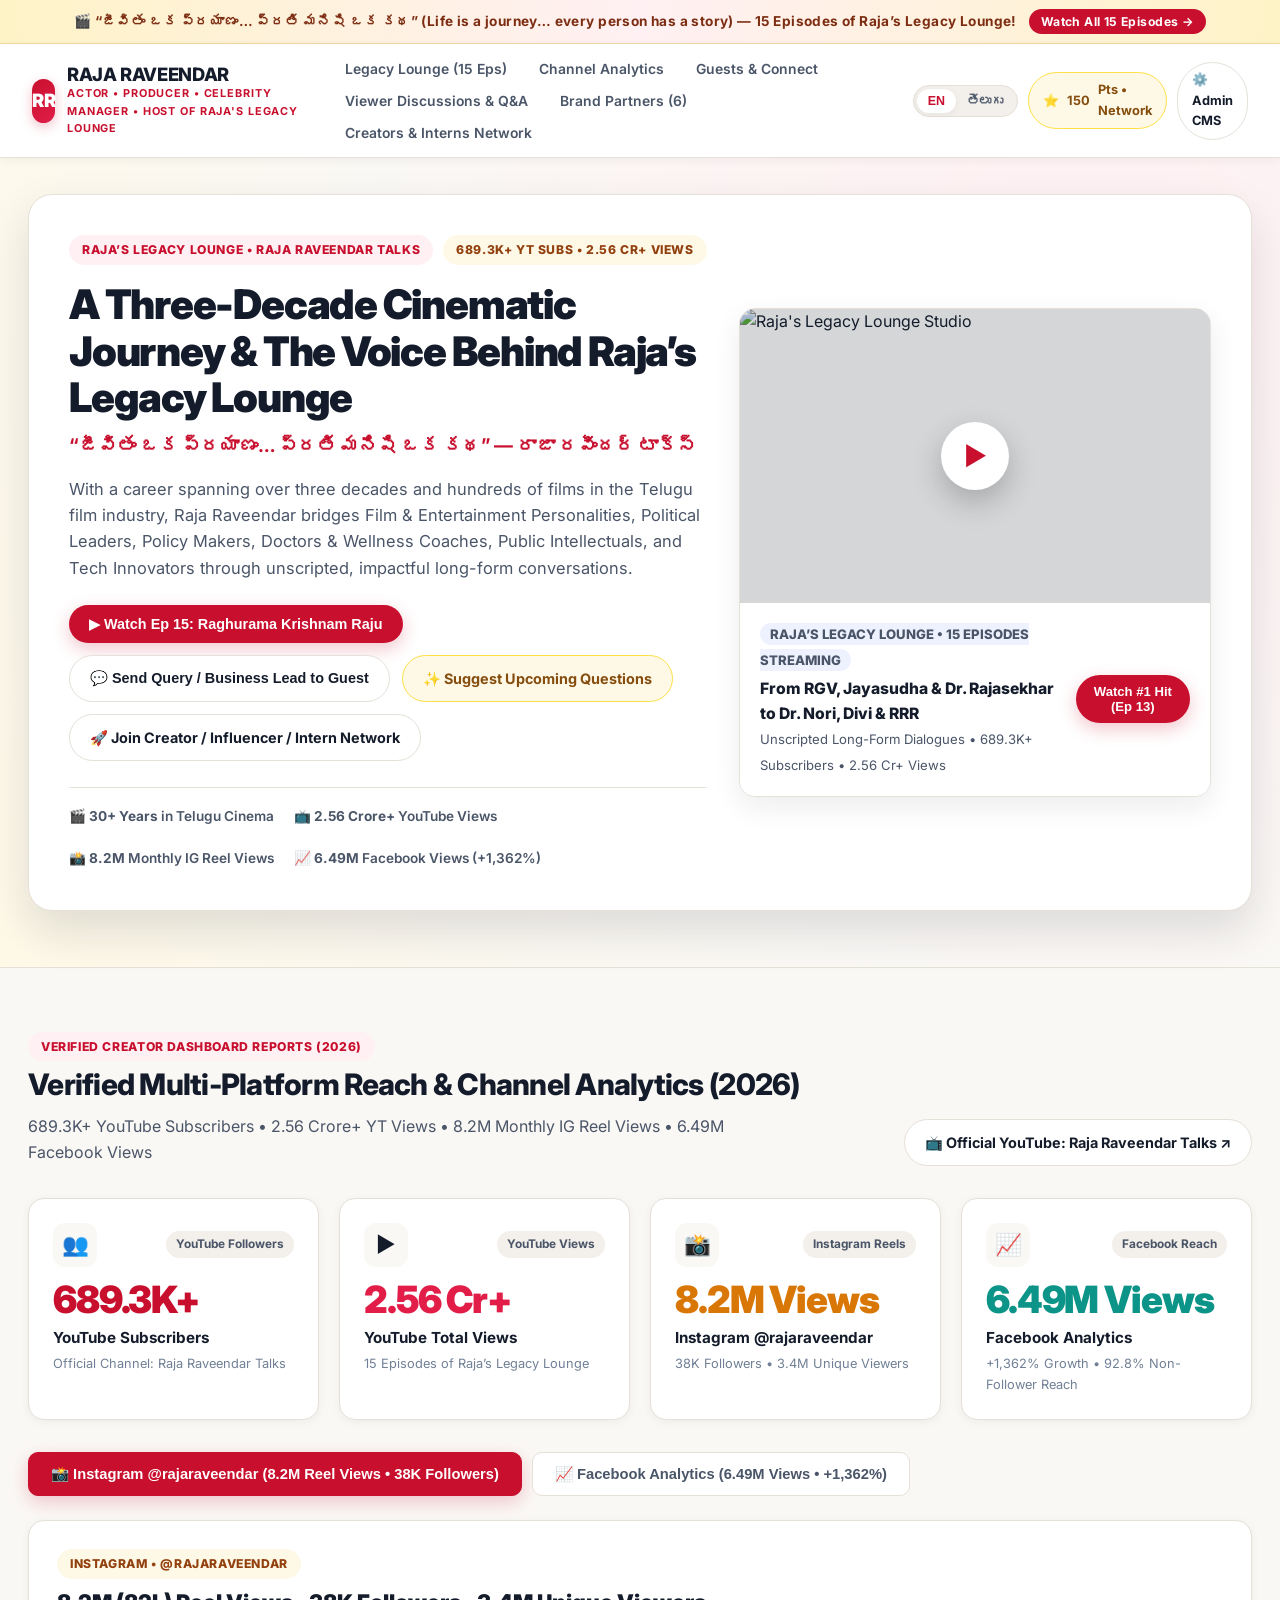
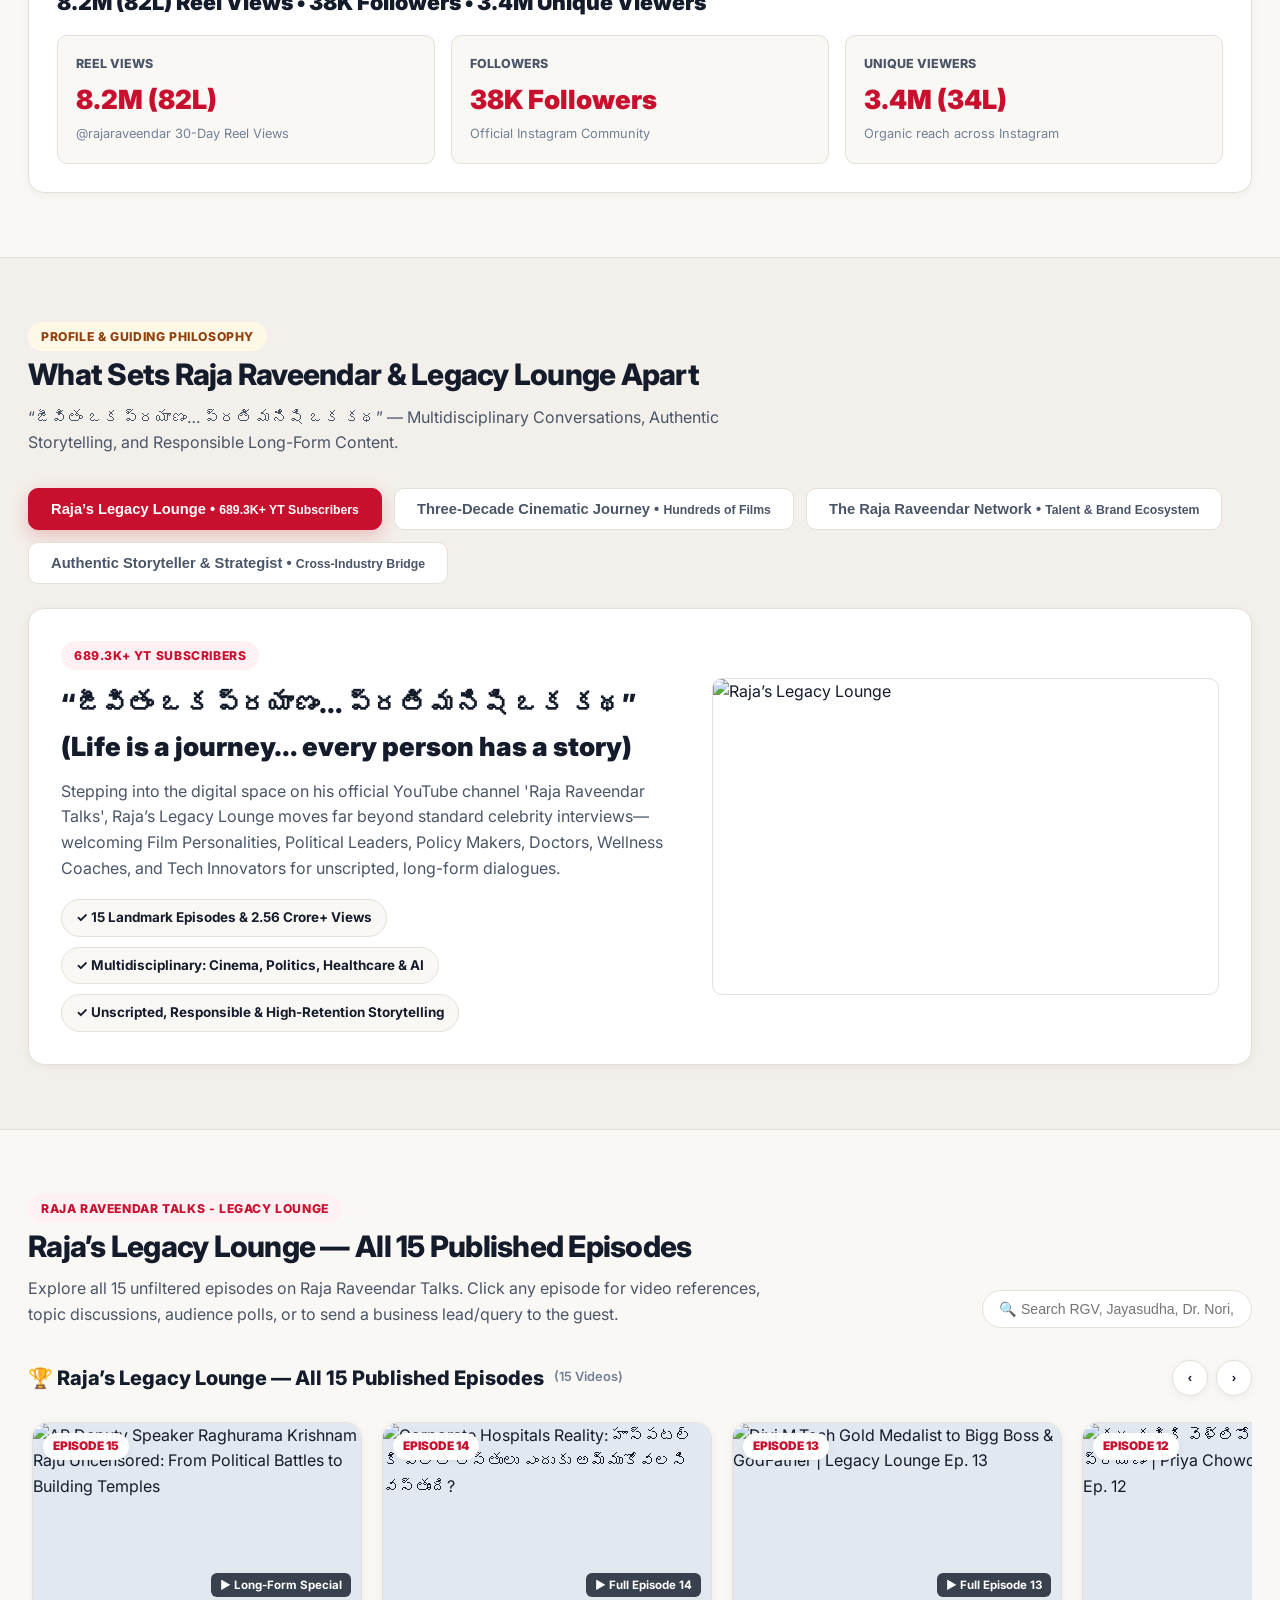
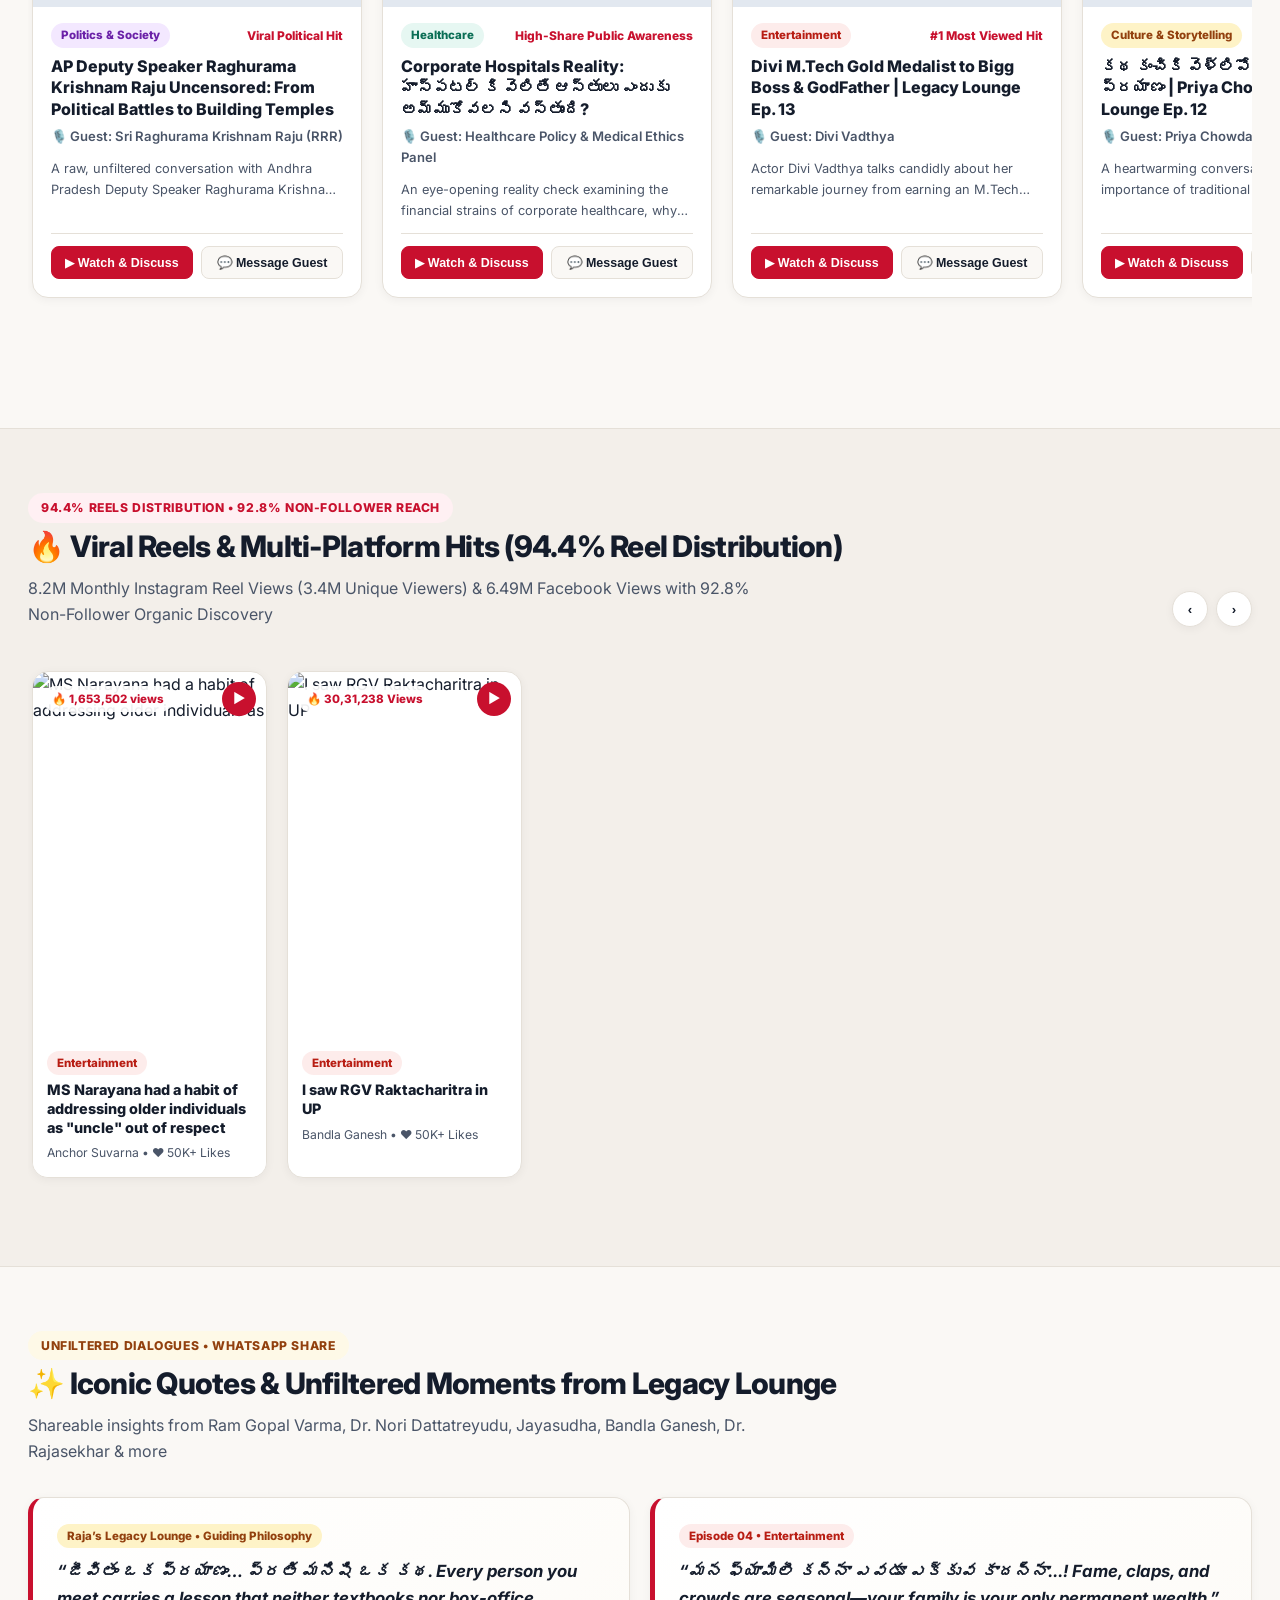
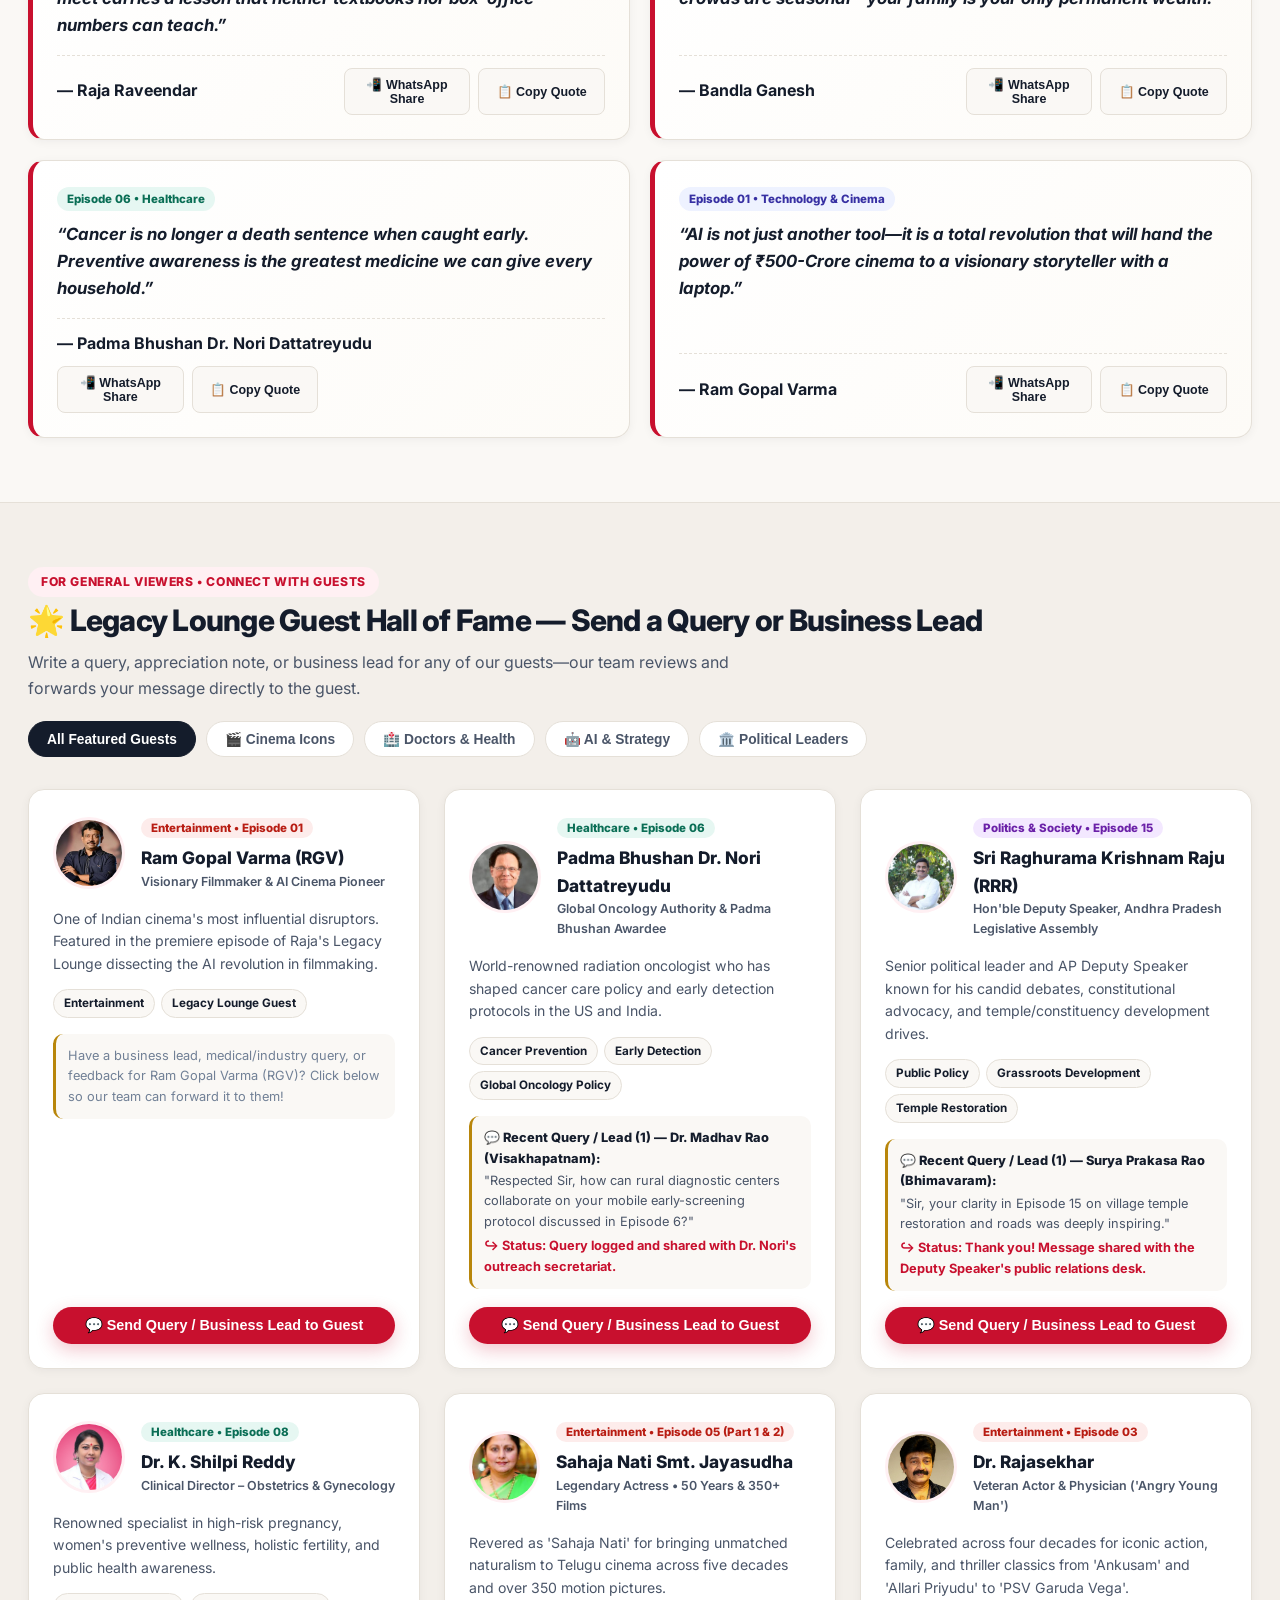
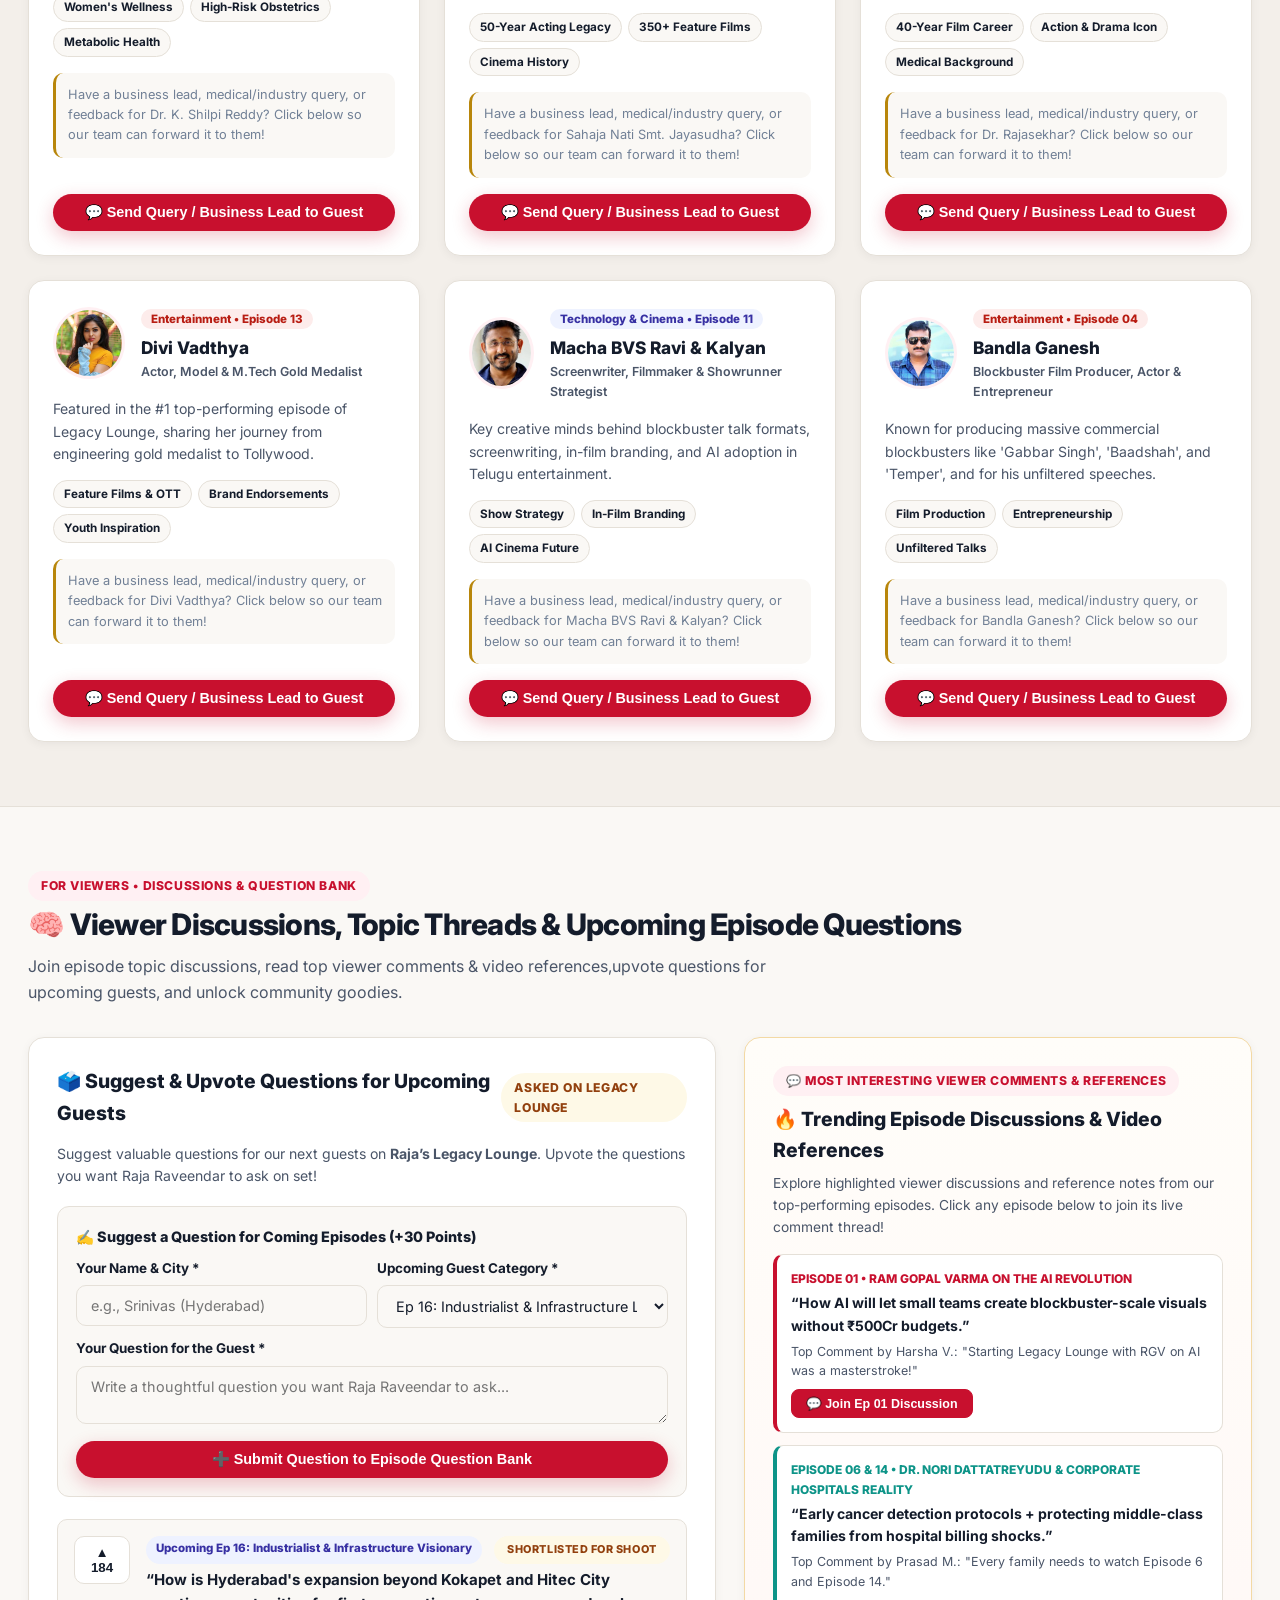
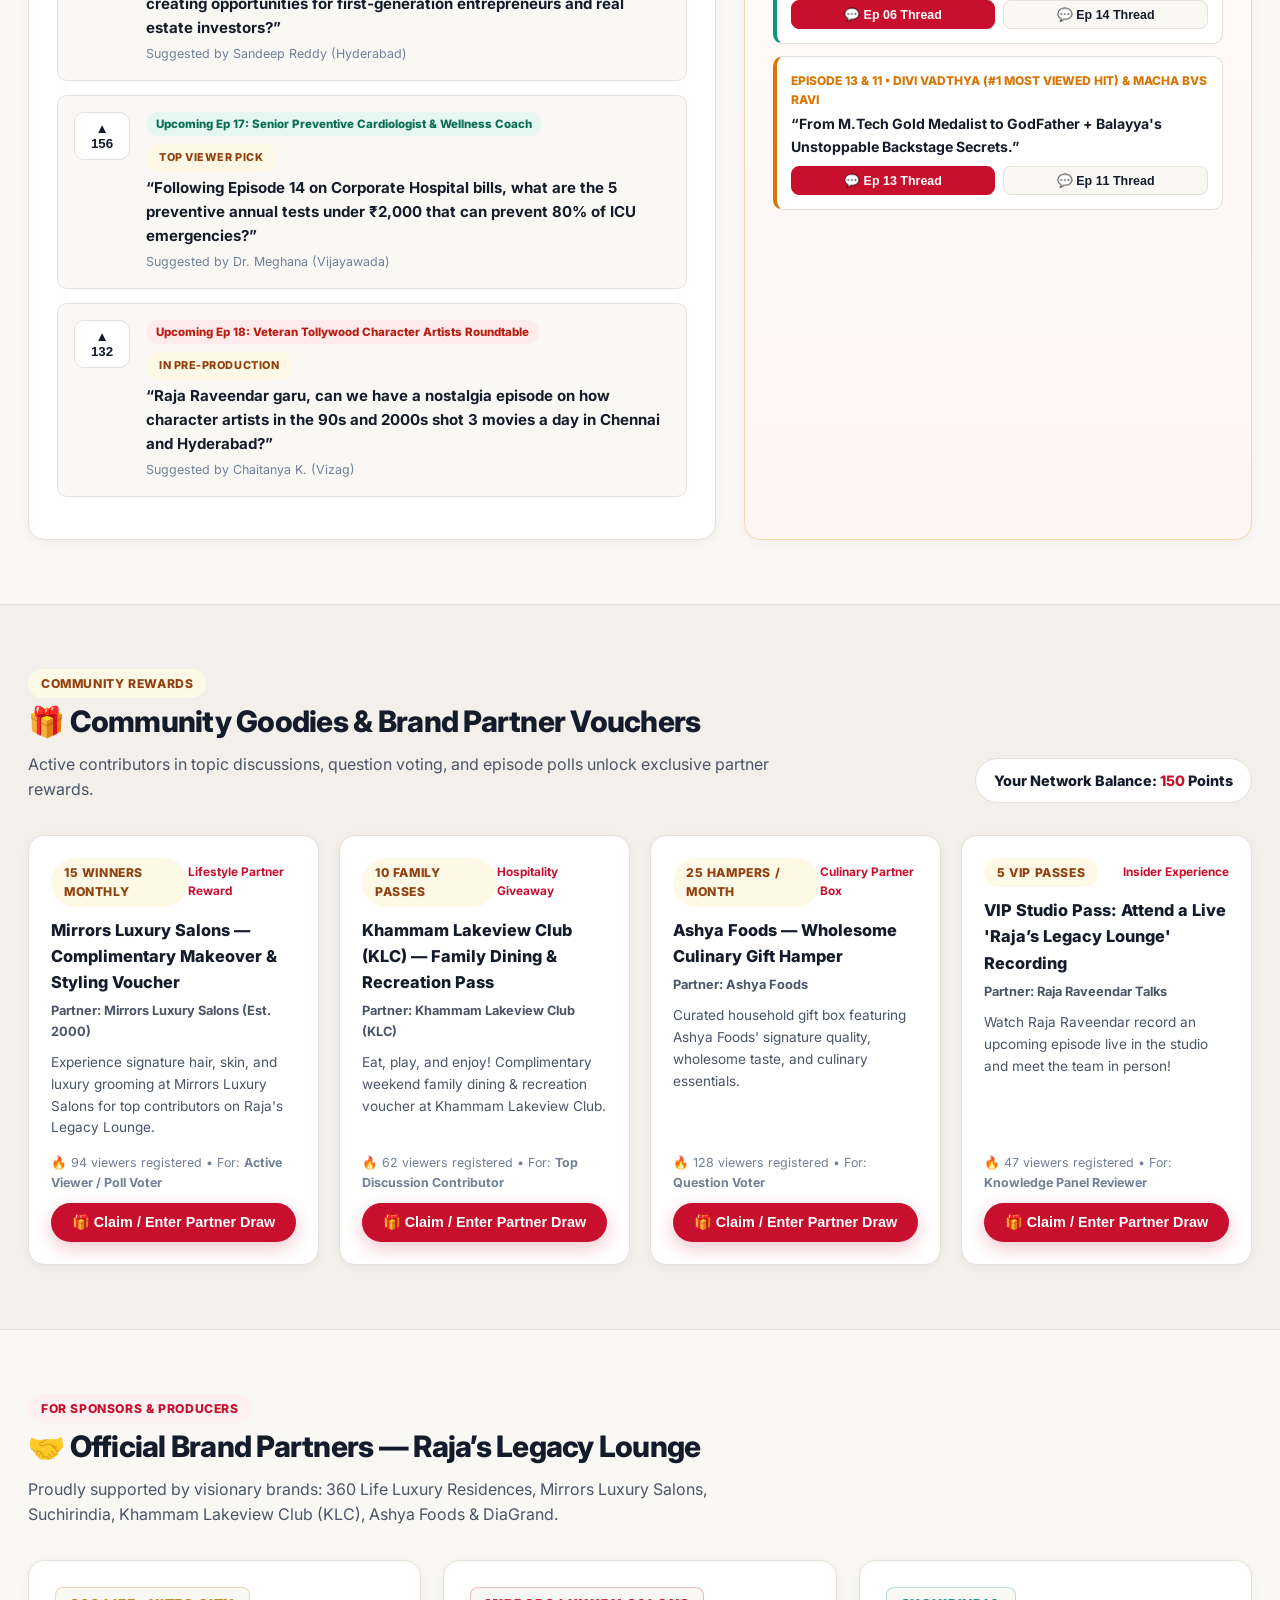
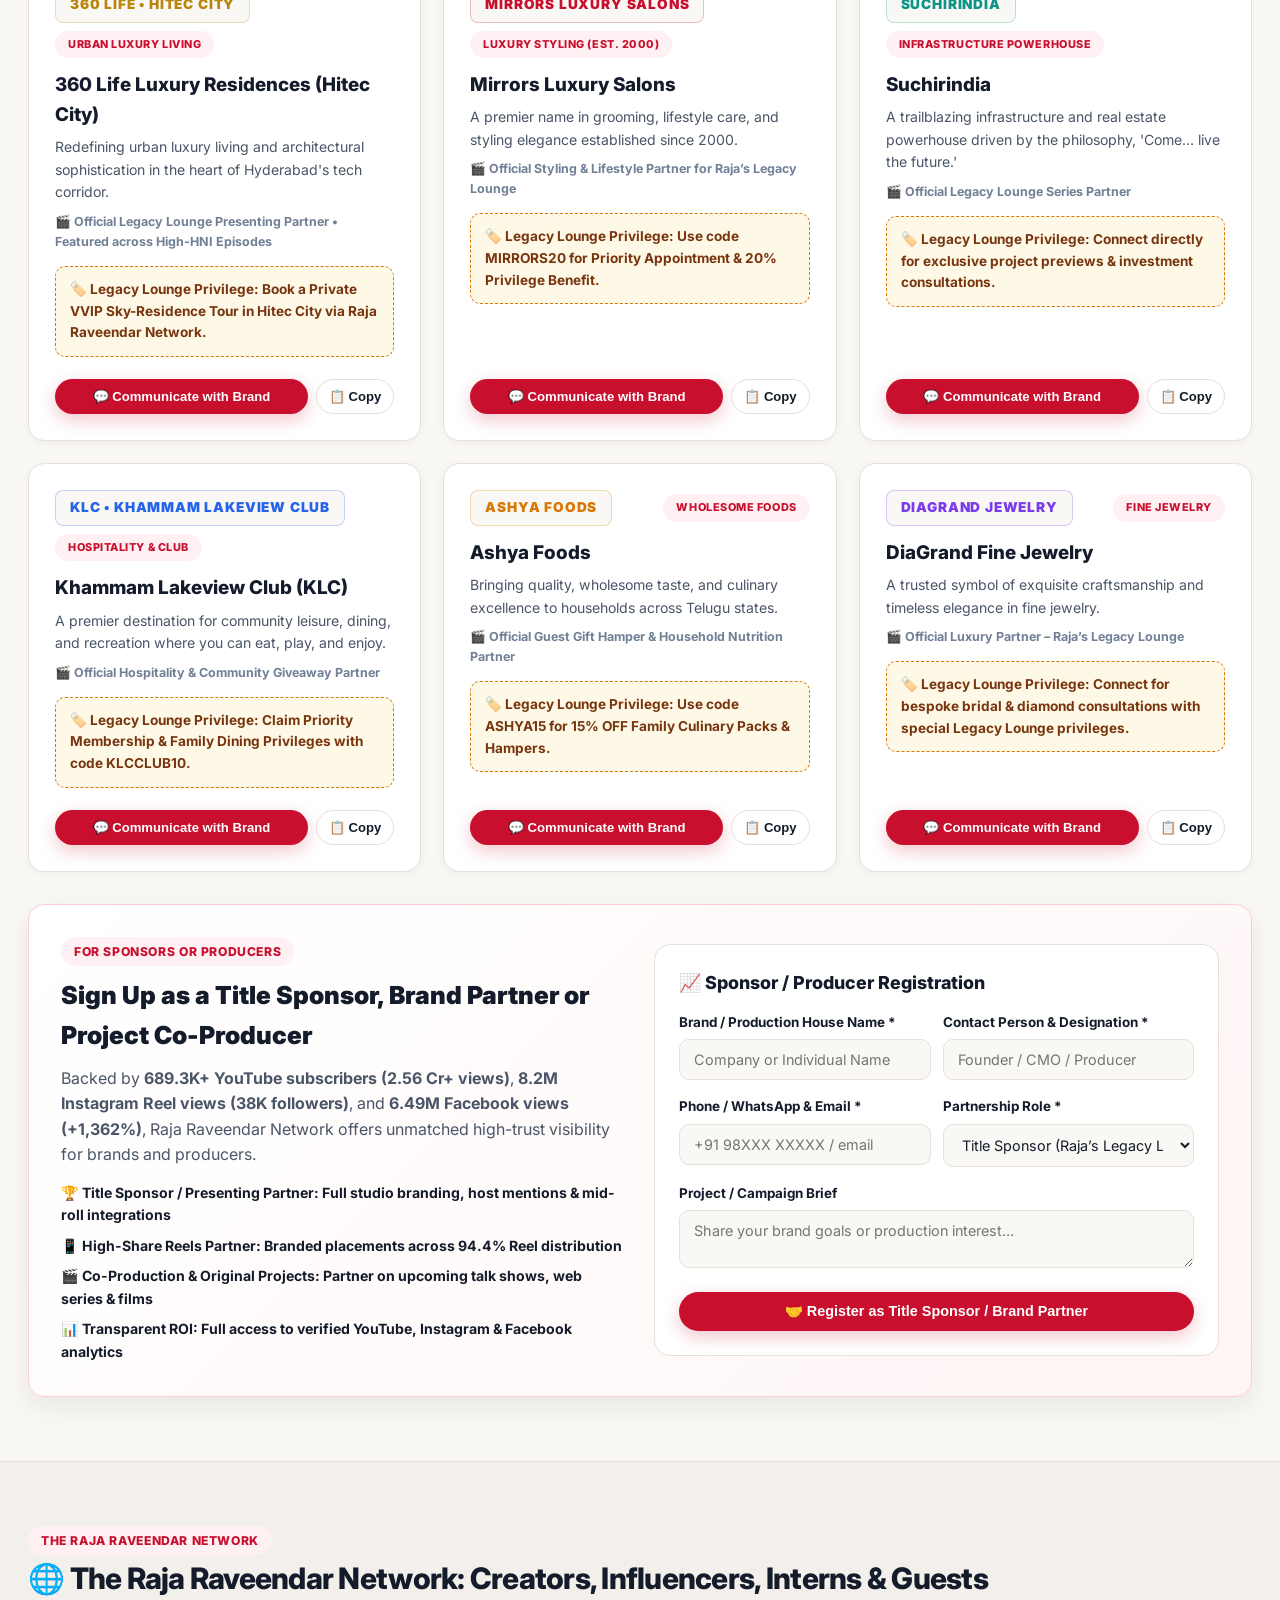
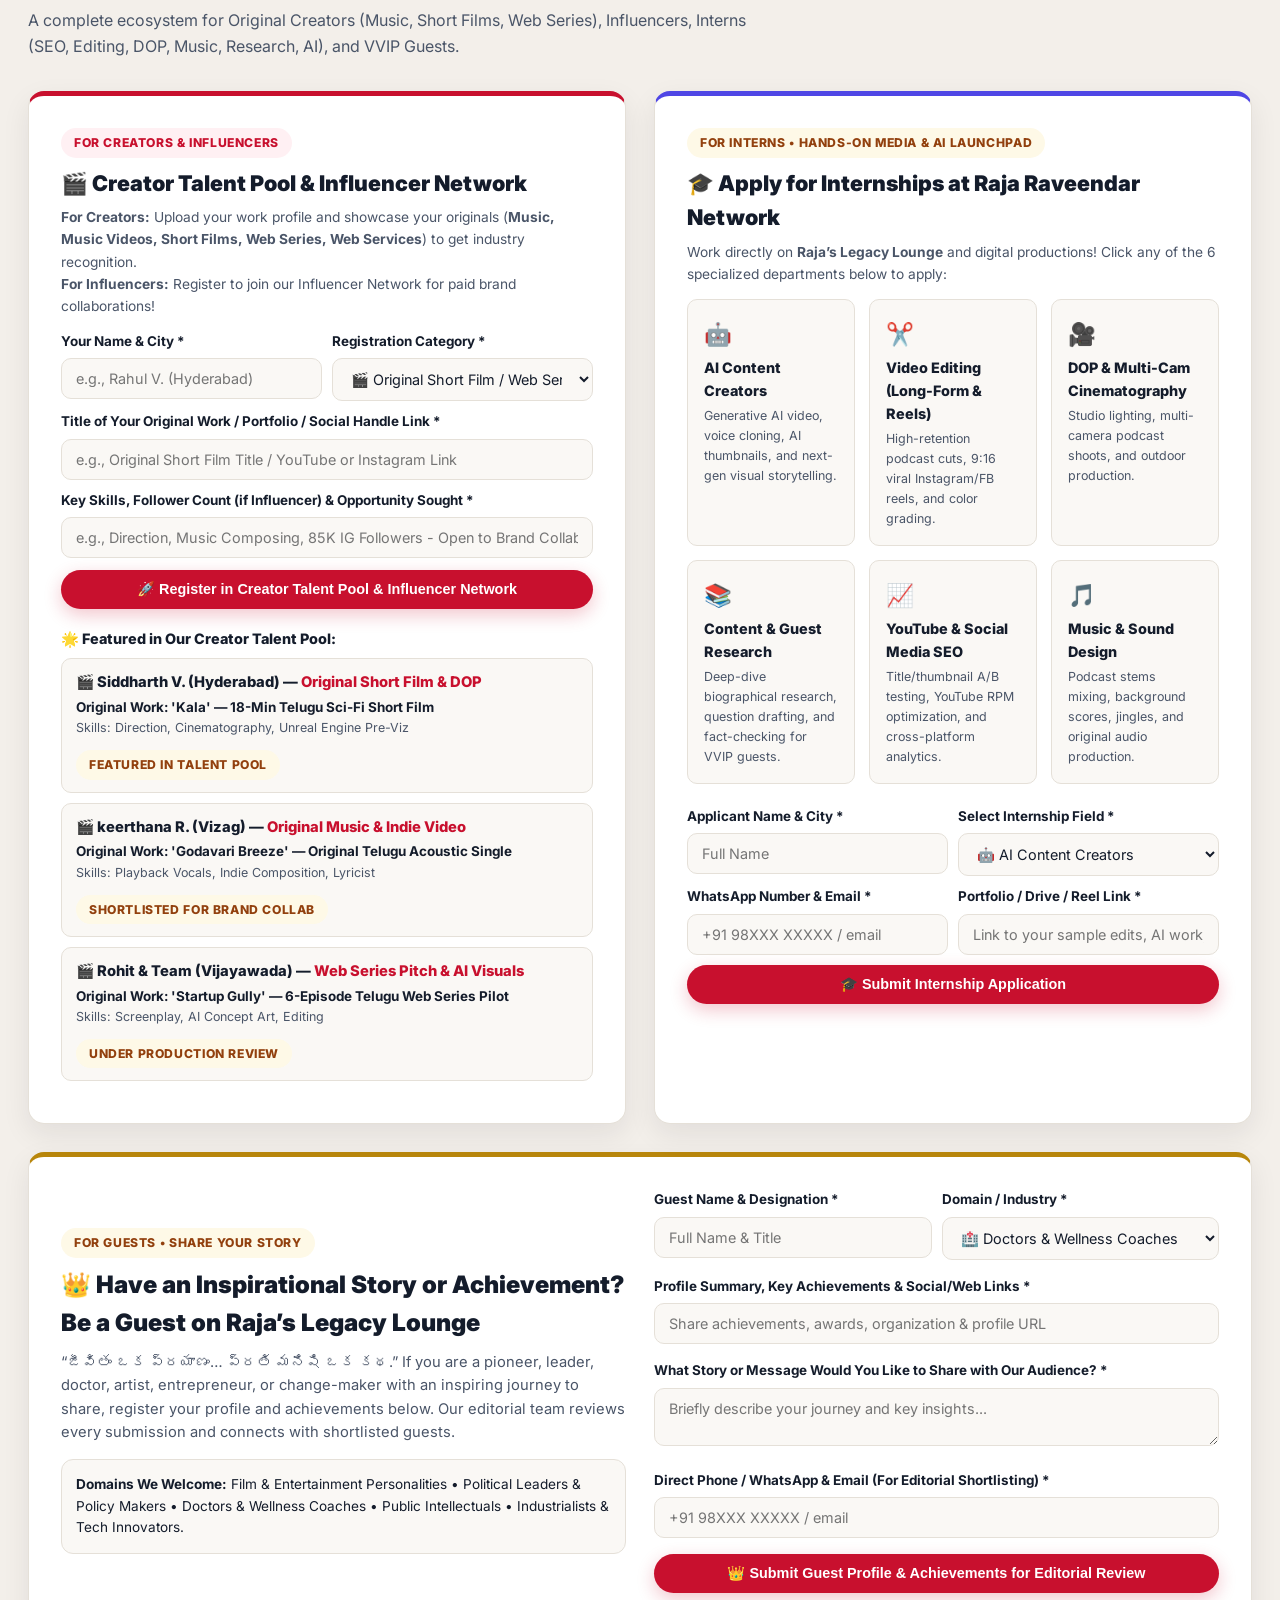
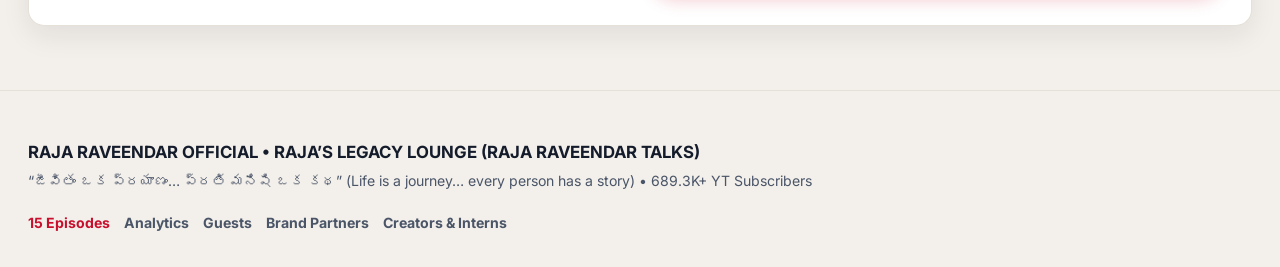
==== index.html @ 118c758d "Initial commit: Raja Raveendar Legacy Lounge website, Admin CMS, backend server & media" ====
<!DOCTYPE html>
<html lang="en">

<head>
  <meta charset="UTF-8" />
  <meta name="viewport" content="width=device-width, initial-scale=1.0" />
  <title>Raja Raveendar Official Hub | Raja’s Legacy Lounge (Raja Raveendar Talks) & Network</title>
  <meta name="description"
    content="Official Website of Telugu Actor, Producer & Host Raja Raveendar. Explore all 15 episodes of Raja’s Legacy Lounge (Raja Raveendar Talks), verified channel analytics, brand partners, and the Raja Raveendar Network for Viewers, Guests, Sponsors, Creators, Influencers & Interns." />
  <link rel="preconnect" href="https://fonts.googleapis.com" />
  <link rel="preconnect" href="https://fonts.gstatic.com" crossorigin />
  <link
    href="https://fonts.googleapis.com/css2?family=Inter:wght@400;500;600;700;800;900&family=Noto+Sans+Telugu:wght@500;700;800&display=swap"
    rel="stylesheet" />
  <link rel="stylesheet" href="styles.css" />
</head>

<body>

  <!-- 1. TOP GUIDING PHILOSOPHY & MILESTONE RIBBON -->
  <div class="milestone-ribbon">
    <span data-i18n="milestoneBadge">🎬 “జీవితం ఒక ప్రయాణం… ప్రతి మనిషి ఒక కథ” (Life is a journey… every person has a
      story) — 15 Episodes of Raja’s Legacy Lounge!</span>
    <a href="#catalog-section" class="ribbon-cta">Watch All 15 Episodes →</a>
  </div>

  <!-- 2. STICKY EDITORIAL LIGHT NAVBAR -->
  <header class="navbar">
    <a href="#" class="brand-logo">
      <div class="brand-monogram">RR</div>
      <div class="brand-text">
        <h1>RAJA RAVEENDAR</h1>
        <span data-i18n="brandSub">ACTOR • PRODUCER • CELEBRITY MANAGER • HOST OF RAJA'S LEGACY LOUNGE</span>
      </div>
    </a>

    <ul class="nav-links">
      <li><a href="#catalog-section" data-i18n="navCatalog">Legacy Lounge (15 Eps)</a></li>
      <li><a href="#analytics-section" data-i18n="navAnalytics">Channel Analytics</a></li>
      <li><a href="#guests-section" data-i18n="navGuests">Guests & Connect</a></li>
      <li><a href="#community-section" data-i18n="navCommunity">Viewer Discussions & Q&A</a></li>
      <li><a href="#sponsors-section" data-i18n="navSponsors">Brand Partners (6)</a></li>
      <li><a href="#network-section" data-i18n="navNetwork">Creators & Interns Network</a></li>
    </ul>

    <div class="nav-actions">
      <!-- Bilingual Toggle (EN | తెలుగు) -->
      <div class="lang-toggle" title="Switch Language (English / Telugu)">
        <button class="lang-btn active" data-lang="en" onclick="setLanguage('en')">EN</button>
        <button class="lang-btn" data-lang="te" onclick="setLanguage('te')">తెలుగు</button>
      </div>

      <!-- Network Points Pill -->
      <a href="#goodies-section" class="btn btn-gold" style="padding:7px 14px; font-size:0.8rem;">
        ⭐ <span class="user-points-count">150</span> Pts • Network
      </a>
      <a href="admin.html" class="btn btn-secondary" style="padding:7px 14px; font-size:0.8rem;"
        title="Open Admin CMS to Upload Real Data">
        ⚙️ Admin CMS
      </a>
    </div>
  </header>

  <!-- 3. SUNLIT NETFLIX-STYLE HERO BILLBOARD -->
  <section class="hero-section">
    <div class="container">
      <div class="hero-billboard">
        <div class="hero-content">
          <div class="hero-badge-row">
            <span class="pill-badge pill-crimson" data-i18n="heroTag">RAJA’S LEGACY LOUNGE • RAJA RAVEENDAR TALKS</span>
            <span class="pill-badge pill-gold">689.3K+ YT SUBS • 2.56 CR+ VIEWS</span>
          </div>

          <h2 data-i18n="heroTitle">A Three-Decade Cinematic Journey & The Voice Behind Raja’s Legacy Lounge</h2>
          <div class="hero-subtitle-te" data-i18n="heroTitleTe">“జీవితం ఒక ప్రయాణం… ప్రతి మనిషి ఒక కథ” — రాజా రవీందర్
            టాక్స్</div>
          <p data-i18n="heroDesc">
            With a career spanning over three decades and hundreds of films in the Telugu film industry, Raja Raveendar
            bridges Film & Entertainment Personalities, Political Leaders, Policy Makers, Doctors & Wellness Coaches,
            Public Intellectuals, and Tech Innovators through unscripted, impactful long-form conversations.
          </p>

          <div class="hero-cta-group">
            <button class="btn btn-primary" onclick="openEpisodeModal('ep-15')" data-i18n="watchFeaturedBtn">
              ▶ Watch Ep 15: Raghurama Krishnam Raju
            </button>
            <button class="btn btn-secondary" onclick="openGuestMessageModal('guest-15', 'Sri Raghurama Krishnam Raju')"
              data-i18n="messageGuestBtn">
              💬 Send Query / Business Lead to Guest
            </button>
            <a href="#community-section" class="btn btn-gold" data-i18n="joinPanelBtn">
              ✨ Suggest Upcoming Questions
            </a>
            <a href="#network-section" class="btn btn-secondary" data-i18n="networkBtn">
              🚀 Join Creator / Influencer / Intern Network
            </a>
          </div>

          <div class="hero-mini-meta">
            <span>🎬 <strong>30+ Years</strong> in Telugu Cinema</span>
            <span>📺 <strong>2.56 Crore+</strong> YouTube Views</span>
            <span>📸 <strong>8.2M</strong> Monthly IG Reel Views</span>
            <span>📈 <strong>6.49M</strong> Facebook Views (+1,362%)</span>
          </div>
        </div>

        <!-- Featured Episode Interactive Preview Card -->
        <div class="hero-preview-card">
          <div class="hero-preview-img-wrap" onclick="openEpisodeModal('ep-01')">
            <img src="https://images.unsplash.com/photo-1590602847861-f357a9332bbc?auto=format&fit=crop&w=1000&q=80"
              alt="Raja's Legacy Lounge Studio" />
            <div class="hero-play-floating">
              <div class="play-circle-btn">▶</div>
            </div>
          </div>
          <div class="hero-preview-footer">
            <div>
              <span class="domain-tag domain-Technology-Cinema">RAJA’S LEGACY LOUNGE • 15 EPISODES STREAMING</span>
              <h4 style="margin-top:4px;">From RGV, Jayasudha & Dr. Rajasekhar to Dr. Nori, Divi & RRR</h4>
              <span>Unscripted Long-Form Dialogues • 689.3K+ Subscribers • 2.56 Cr+ Views</span>
            </div>
            <button class="btn btn-primary" style="padding:9px 16px; font-size:0.82rem;"
              onclick="openEpisodeModal('ep-13')">
              Watch #1 Hit (Ep 13)
            </button>
          </div>
        </div>
      </div>
    </div>
  </section>

  <!-- 4. VERIFIED MULTI-PLATFORM REACH & CHANNEL ANALYTICS (FOR VIEWERS, SPONSORS & PRODUCERS) -->
  <section id="analytics-section">
    <div class="container">
      <div class="section-header">
        <div>
          <span class="pill-badge pill-crimson">VERIFIED CREATOR DASHBOARD REPORTS (2026)</span>
          <h2 data-i18n="statsTitle">Verified Multi-Platform Reach & Channel Analytics (2026)</h2>
          <p data-i18n="statsSub">689.3K+ YouTube Subscribers • 2.56 Crore+ YT Views • 8.2M Monthly IG Reel Views •
            6.49M Facebook Views</p>
        </div>
        <a href="https://www.youtube.com/@RajaRaveendarTalks" target="_blank" class="btn btn-secondary">
          📺 Official YouTube: Raja Raveendar Talks ↗
        </a>
      </div>

      <!-- Top 4 KPI Cards -->
      <div class="stats-grid" id="stats-grid" style="margin-bottom:32px;"></div>

      <!-- Interactive Multi-Platform Analytics Report (YouTube Monthly Table, Instagram 8.2M Report, Facebook 6.49M Report) -->
      <div id="analytics-dashboard-box"></div>
    </div>
  </section>

  <!-- 5. THREE-DECADE CINEMATIC JOURNEY & WHAT SETS LEGACY LOUNGE APART -->
  <section id="persona-section" style="background:var(--bg-secondary);">
    <div class="container">
      <div class="section-header">
        <div>
          <span class="pill-badge pill-gold" data-i18n="personaBadge">PROFILE & GUIDING PHILOSOPHY</span>
          <h2 data-i18n="personaTitle">What Sets Raja Raveendar & Legacy Lounge Apart</h2>
          <p data-i18n="personaSub">“జీవితం ఒక ప్రయాణం… ప్రతి మనిషి ఒక కథ” — Multidisciplinary Conversations, Authentic Storytelling, and
            Responsible Long-Form Content.</p>
        </div>
      </div>
      <div class="persona-tabs" id="persona-tabs"></div>
      <div class="persona-display-card" id="persona-display"></div>
    </div>
  </section>

  <!-- 6. DAYTIME NETFLIX-STYLE PODCAST GALLERY (ALL 15 REAL EPISODES OF RAJA'S LEGACY LOUNGE) -->
  <section id="catalog-section">
    <div class="container">
      <div class="section-header">
        <div>
          <span class="pill-badge pill-crimson" data-i18n="catalogBadge">RAJA RAVEENDAR TALKS - LEGACY LOUNGE</span>
          <h2 data-i18n="catalogTitle">Raja’s Legacy Lounge — All 15 Published Episodes (Netflix View)</h2>
          <p data-i18n="catalogSub">Explore all 15 unfiltered episodes on Raja Raveendar Talks. Click any episode for
            video references, topic discussions, audience polls, or to send a business lead/query to the guest.</p>
        </div>
        <div class="search-input-wrap">
          <input type="text" placeholder="🔍 Search RGV, Jayasudha, Dr. Nori, Divi, RRR..."
            oninput="handleEpisodeSearch(this.value)" />
        </div>
      </div>

      <!-- Netflix Horizontal Swimlanes (Ordered by Category Position in Admin CMS) -->
      <div id="netflix-swimlanes-container"></div>
    </div>
  </section>

  <!-- 7. VIRAL REELS SHELF (9:16 VERTICAL FORMAT — 8.2M IG & 6.49M FB REACH) -->
  <section id="reels-section" style="background:var(--bg-secondary);">
    <div class="container">
      <div class="section-header">
        <div>
          <span class="pill-badge pill-crimson" data-i18n="reelsBadge">94.4% REELS DISTRIBUTION • 92.8% NON-FOLLOWER REACH</span>
          <h2 data-i18n="reelsTitle">🔥 Viral Reels & Multi-Platform Hits (94.4% Reel Distribution)</h2>
          <p data-i18n="reelsSub">8.2M Monthly Instagram Reel Views (3.4M Unique Viewers) & 6.49M Facebook Views with
            92.8% Non-Follower Organic Discovery</p>
        </div>
        <div class="swimlane-controls">
          <button class="carousel-arrow" onclick="scrollSwimlane('reels-row', -1)">‹</button>
          <button class="carousel-arrow" onclick="scrollSwimlane('reels-row', 1)">›</button>
        </div>
      </div>
      <div class="netflix-row" id="reels-row"></div>
    </div>
  </section>

  <!-- 8. SHAREABLE WISDOM QUOTES WALL -->
  <section id="wisdom-section">
    <div class="container">
      <div class="section-header">
        <div>
          <span class="pill-badge pill-gold">UNFILTERED DIALOGUES • WHATSAPP SHARE</span>
          <h2 data-i18n="wisdomTitle">✨ Iconic Quotes & Unfiltered Moments from Legacy Lounge</h2>
          <p data-i18n="wisdomSub">Shareable insights from Ram Gopal Varma, Dr. Nori Dattatreyudu, Jayasudha, Bandla
            Ganesh, Dr. Rajasekhar & more</p>
        </div>
      </div>
      <div class="wisdom-grid" id="wisdom-grid"></div>
    </div>
  </section>

  <!-- 9. DISTINGUISHED GUEST DIRECTORY & BUSINESS LEAD / QUERY FORWARDING -->
  <section id="guests-section" style="background:var(--bg-secondary);">
    <div class="container">
      <div class="section-header">
        <div>
          <span class="pill-badge pill-crimson">FOR GENERAL VIEWERS • CONNECT WITH GUESTS</span>
          <h2 data-i18n="guestsTitle">🌟 Legacy Lounge Guest Hall of Fame — Send a Query or Business Lead</h2>
          <p data-i18n="guestsSub">Write a query, appreciation note, or business lead for any of our guests—our team
            reviews and forwards your message directly to the guest.</p>
        </div>
        <div class="category-pills" id="guest-filter-pills">
          <button class="cat-pill active" data-domain="All" onclick="filterGuests('All')">All Featured Guests</button>
          <button class="cat-pill" data-domain="Entertainment" onclick="filterGuests('Entertainment')">🎬 Cinema
            Icons</button>
          <button class="cat-pill" data-domain="Healthcare" onclick="filterGuests('Healthcare')">🏥 Doctors &
            Health</button>
          <button class="cat-pill" data-domain="Technology & Cinema" onclick="filterGuests('Technology & Cinema')">🤖 AI
            & Strategy</button>
          <button class="cat-pill" data-domain="Politics & Society" onclick="filterGuests('Politics & Society')">🏛️
            Political Leaders</button>
        </div>
      </div>
      <div class="guests-grid" id="guests-grid"></div>
    </div>
  </section>

  <!-- 10. VIEWER DISCUSSIONS, TOPIC THREADS & UPCOMING EPISODE QUESTIONS -->
  <section id="community-section">
    <div class="container">
      <div class="section-header">
        <div>
          <span class="pill-badge pill-crimson">FOR VIEWERS • DISCUSSIONS & QUESTION BANK</span>
          <h2 data-i18n="communityTitle">🧠 Viewer Discussions, Topic Threads & Upcoming Episode Questions</h2>
          <p data-i18n="communitySub">Join episode topic discussions, read top viewer comments & video references,
            upvote questions for upcoming guests, and unlock community goodies.</p>
        </div>
      </div>

      <div class="community-layout">
        <!-- Left Column: Suggest & Upvote Questions for Next/Upcoming Episodes -->
        <div class="panel-box">
          <div style="display:flex; justify-content:space-between; align-items:center; margin-bottom:14px;">
            <h3 style="font-size:1.22rem; font-weight:800;">🗳️ Suggest & Upvote Questions for Upcoming Guests</h3>
            <span class="pill-badge pill-gold">Asked on Legacy Lounge</span>
          </div>
          <p style="font-size:0.88rem; color:var(--text-secondary); margin-bottom:18px;">
            Suggest valuable questions for our next guests on <strong>Raja’s Legacy Lounge</strong>. Upvote the
            questions you want Raja Raveendar to ask on set!
          </p>

          <form onsubmit="submitNewPanelQuestion(event)"
            style="background:var(--bg-primary); padding:18px; border-radius:12px; border:1px solid var(--border-light); margin-bottom:22px;">
            <div style="font-weight:800; font-size:0.9rem; margin-bottom:10px;">✍️ Suggest a Question for Coming
              Episodes (+30 Points)</div>
            <div class="dual-forms-grid" style="gap:10px;">
              <div class="form-group" style="margin-bottom:10px;">
                <label>Your Name & City *</label>
                <input type="text" id="kp-author" class="form-control" placeholder="e.g., Srinivas (Hyderabad)"
                  required />
              </div>
              <div class="form-group" style="margin-bottom:10px;">
                <label>Upcoming Guest Category *</label>
                <select id="kp-guest-target" class="form-control">
                  <option value="Upcoming Ep 16: Industrialist & Infrastructure Visionary">Ep 16: Industrialist &
                    Infrastructure Leader</option>
                  <option value="Upcoming Ep 17: Senior Preventive Doctor & Wellness Coach">Ep 17: Preventive Healthcare
                    & Wellness Expert</option>
                  <option value="Upcoming Ep 18: Tollywood Filmmakers & Actors Special">Ep 18: Film & Entertainment
                    Personality</option>
                  <option value="Upcoming Policy Maker / Public Intellectual">Policy Maker / Public Intellectual
                  </option>
                </select>
              </div>
            </div>
            <div class="form-group" style="margin-bottom:10px;">
              <label>Your Question for the Guest *</label>
              <textarea id="kp-question-text" rows="2" class="form-control"
                placeholder="Write a thoughtful question you want Raja Raveendar to ask..." required></textarea>
            </div>
            <button type="submit" class="btn btn-primary" style="width:100%; padding:10px;">
              ➕ Submit Question to Episode Question Bank
            </button>
          </form>

          <div id="questions-list"></div>
        </div>

        <!-- Right Column: Most Interesting Comments, Video References & Topic Discussions -->
        <div class="panel-box screening-card">
          <span class="pill-badge pill-crimson">💬 MOST INTERESTING VIEWER COMMENTS & REFERENCES</span>
          <h3 style="font-size:1.22rem; font-weight:800; margin:8px 0 6px;">🔥 Trending Episode Discussions & Video
            References</h3>
          <p style="font-size:0.86rem; color:var(--text-secondary); margin-bottom:16px;">
            Explore highlighted viewer discussions and reference notes from our top-performing episodes. Click any
            episode below to join its live comment thread!
          </p>

          <div style="display:grid; gap:12px; margin-bottom:18px;">
            <div
              style="background:#FFFFFF; border:1px solid var(--border-light); border-left:4px solid var(--accent-crimson); border-radius:10px; padding:14px;">
              <div style="font-size:0.75rem; font-weight:800; color:var(--accent-crimson);">EPISODE 01 • RAM GOPAL VARMA
                ON THE AI REVOLUTION</div>
              <p style="font-size:0.88rem; font-weight:700; margin:4px 0;">“How AI will let small teams create
                blockbuster-scale visuals without ₹500Cr budgets.”</p>
              <div style="font-size:0.78rem; color:var(--text-secondary); margin-bottom:8px;">Top Comment by Harsha V.:
                "Starting Legacy Lounge with RGV on AI was a masterstroke!"</div>
              <button class="ep-btn-sm primary" style="width:auto; padding:6px 14px;"
                onclick="openEpisodeModal('ep-01')">💬 Join Ep 01 Discussion</button>
            </div>

            <div
              style="background:#FFFFFF; border:1px solid var(--border-light); border-left:4px solid #0D9488; border-radius:10px; padding:14px;">
              <div style="font-size:0.75rem; font-weight:800; color:#0D9488;">EPISODE 06 & 14 • DR. NORI DATTATREYUDU &
                CORPORATE HOSPITALS REALITY</div>
              <p style="font-size:0.88rem; font-weight:700; margin:4px 0;">“Early cancer detection protocols +
                protecting middle-class families from hospital billing shocks.”</p>
              <div style="font-size:0.78rem; color:var(--text-secondary); margin-bottom:8px;">Top Comment by Prasad M.:
                "Every family needs to watch Episode 6 and Episode 14."</div>
              <div style="display:flex; gap:8px;">
                <button class="ep-btn-sm primary" style="width:auto; padding:6px 14px;"
                  onclick="openEpisodeModal('ep-06')">💬 Ep 06 Thread</button>
                <button class="ep-btn-sm" style="width:auto; padding:6px 14px;" onclick="openEpisodeModal('ep-14')">💬
                  Ep 14 Thread</button>
              </div>
            </div>

            <div
              style="background:#FFFFFF; border:1px solid var(--border-light); border-left:4px solid #D97706; border-radius:10px; padding:14px;">
              <div style="font-size:0.75rem; font-weight:800; color:#D97706;">EPISODE 13 & 11 • DIVI VADTHYA (#1 MOST
                VIEWED HIT) & MACHA BVS RAVI</div>
              <p style="font-size:0.88rem; font-weight:700; margin:4px 0;">“From M.Tech Gold Medalist to GodFather +
                Balayya's Unstoppable Backstage Secrets.”</p>
              <div style="display:flex; gap:8px; margin-top:8px;">
                <button class="ep-btn-sm primary" style="width:auto; padding:6px 14px;"
                  onclick="openEpisodeModal('ep-13')">💬 Ep 13 Thread</button>
                <button class="ep-btn-sm" style="width:auto; padding:6px 14px;" onclick="openEpisodeModal('ep-11')">💬
                  Ep 11 Thread</button>
              </div>
            </div>
          </div>
        </div>
      </div>
    </div>
  </section>

  <!-- 11. COMMUNITY GOODIES & BRAND PARTNER VOUCHERS -->
  <section id="goodies-section" style="background:var(--bg-secondary);">
    <div class="container">
      <div class="section-header">
        <div>
          <span class="pill-badge pill-gold">COMMUNITY REWARDS</span>
          <h2 data-i18n="goodiesTitle">🎁 Community Goodies & Brand Partner Vouchers</h2>
          <p data-i18n="goodiesSub">Active contributors in topic discussions, question voting, and episode polls unlock
            exclusive partner rewards.</p>
        </div>
        <div
          style="background:var(--bg-surface); padding:10px 18px; border-radius:999px; border:1px solid var(--border-light); font-weight:800; font-size:0.9rem;">
          Your Network Balance: <span style="color:var(--accent-crimson);" class="user-points-count">150</span> Points
        </div>
      </div>
      <div class="goodies-grid" id="goodies-grid"></div>
    </div>
  </section>

  <!-- 12. OFFICIAL BRAND PARTNERS (ALL 6 REAL BRANDS) & SPONSOR / PRODUCER SIGN-IN PORTAL -->
  <section id="sponsors-section">
    <div class="container">
      <div class="section-header">
        <div>
          <span class="pill-badge pill-crimson">FOR SPONSORS & PRODUCERS</span>
          <h2 data-i18n="sponsorsTitle">🤝 Official Brand Partners — Raja’s Legacy Lounge</h2>
          <p data-i18n="sponsorsSub">Proudly supported by visionary brands: 360 Life Luxury Residences, Mirrors Luxury
            Salons, Suchirindia, Khammam Lakeview Club (KLC), Ashya Foods & DiaGrand.</p>
        </div>
      </div>

      <!-- All 6 Real Brand Partners Grid -->
      <div class="sponsors-grid" id="sponsors-grid"></div>

      <!-- For Sponsors or Producers Sign-In / Onboarding Portal -->
      <div class="form-card"
        style="background:linear-gradient(135deg, #FFFFFF 0%, #FFF5F5 100%); border:1.5px solid #FECDD3;">
        <div class="dual-forms-grid" style="align-items:center;">
          <div>
            <span class="pill-badge pill-crimson">FOR SPONSORS OR PRODUCERS</span>
            <h3 style="font-size:1.55rem; font-weight:900; margin:10px 0;">Sign Up as a Title Sponsor, Brand Partner or
              Project Co-Producer</h3>
            <p style="color:var(--text-secondary); margin-bottom:14px;">
              Backed by <strong>689.3K+ YouTube subscribers (2.56 Cr+ views)</strong>, <strong>8.2M Instagram Reel views
                (38K followers)</strong>, and <strong>6.49M Facebook views (+1,362%)</strong>, Raja Raveendar Network
              offers unmatched high-trust visibility for brands and producers.
            </p>
            <ul style="list-style:none; display:grid; gap:8px; font-size:0.88rem; font-weight:700;">
              <li>🏆 <strong>Title Sponsor / Presenting Partner:</strong> Full studio branding, host mentions & mid-roll
                integrations</li>
              <li>📱 <strong>High-Share Reels Partner:</strong> Branded placements across 94.4% Reel distribution</li>
              <li>🎬 <strong>Co-Production & Original Projects:</strong> Partner on upcoming talk shows, web series &
                films</li>
              <li>📊 <strong>Transparent ROI:</strong> Full access to verified YouTube, Instagram & Facebook analytics
              </li>
            </ul>
          </div>

          <form onsubmit="submitNewSponsorPitch(event)"
            style="background:var(--bg-surface); padding:24px; border-radius:16px; border:1px solid var(--border-light);">
            <h4 style="font-size:1.12rem; font-weight:800; margin-bottom:14px;">📈 Sponsor / Producer Registration</h4>
            <div class="dual-forms-grid" style="gap:12px;">
              <div class="form-group">
                <label>Brand / Production House Name *</label>
                <input type="text" id="sp-company" class="form-control" placeholder="Company or Individual Name"
                  required />
              </div>
              <div class="form-group">
                <label>Contact Person & Designation *</label>
                <input type="text" class="form-control" placeholder="Founder / CMO / Producer" required />
              </div>
            </div>
            <div class="dual-forms-grid" style="gap:12px;">
              <div class="form-group">
                <label>Phone / WhatsApp & Email *</label>
                <input type="text" class="form-control" placeholder="+91 98XXX XXXXX / email" required />
              </div>
              <div class="form-group">
                <label>Partnership Role *</label>
                <select id="sp-tier-select" class="form-control">
                  <option value="Title Sponsor">Title Sponsor (Raja’s Legacy Lounge)</option>
                  <option value="Brand Partner">Brand Partner (Mid-Roll & Reels Integration)</option>
                  <option value="Project Co-Producer">Producer / Co-Producer for Originals</option>
                  <option value="Influencer Campaign Brand">Brand Campaign via Influencer Network</option>
                </select>
              </div>
            </div>
            <div class="form-group">
              <label>Project / Campaign Brief</label>
              <textarea rows="2" class="form-control"
                placeholder="Share your brand goals or production interest..."></textarea>
            </div>
            <button type="submit" class="btn btn-primary" style="width:100%;">
              🤝 Register as Title Sponsor / Brand Partner
            </button>
          </form>
        </div>
      </div>
    </div>
  </section>

  <!-- 13. THE RAJA RAVEENDAR NETWORK: CREATORS, INFLUENCERS, INTERNS & GUEST REGISTRATION -->
  <section id="network-section" style="background:var(--bg-secondary);">
    <div class="container">
      <div class="section-header">
        <div>
          <span class="pill-badge pill-crimson">THE RAJA RAVEENDAR NETWORK</span>
          <h2 data-i18n="networkTitle">🌐 The Raja Raveendar Network: Creators, Influencers, Interns & Guests</h2>
          <p data-i18n="networkSub">A complete ecosystem for Original Creators (Music, Short Films, Web Series),
            Influencers, Interns (SEO, Editing, DOP, Music, Research, AI), and VVIP Guests.</p>
        </div>
      </div>

      <!-- Row 1: Creators / Influencers Talent Pool + Internships Portal -->
      <div class="dual-forms-grid" style="margin-bottom:28px;">
        <!-- Card A: For Creators & Influencers (Talent Pool + Paid Brand Collabs) -->
        <div class="form-card" style="border-top: 5px solid var(--accent-crimson);">
          <span class="pill-badge pill-crimson">FOR CREATORS & INFLUENCERS</span>
          <h3 style="font-size:1.35rem; font-weight:900; margin:8px 0 6px;">🎬 Creator Talent Pool & Influencer Network
          </h3>
          <p style="font-size:0.86rem; color:var(--text-secondary); margin-bottom:14px;">
            <strong>For Creators:</strong> Upload your work profile and showcase your originals (<strong>Music, Music
              Videos, Short Films, Web Series, Web Services</strong>) to get industry recognition.<br />
            <strong>For Influencers:</strong> Register to join our Influencer Network for paid brand collaborations!
          </p>

          <form onsubmit="submitCreatorProfile(event)" style="margin-bottom:18px;">
            <div class="dual-forms-grid" style="gap:10px;">
              <div class="form-group" style="margin-bottom:10px;">
                <label>Your Name & City *</label>
                <input type="text" id="cr-name" class="form-control" placeholder="e.g., Rahul V. (Hyderabad)"
                  required />
              </div>
              <div class="form-group" style="margin-bottom:10px;">
                <label>Registration Category *</label>
                <select id="cr-type" class="form-control">
                  <option value="Original Short Film / Web Series Creator">🎬 Original Short Film / Web Series Creator
                  </option>
                  <option value="Original Music / Music Video Artist">🎵 Original Music / Music Video Creator</option>
                  <option value="Influencer (Paid Brand Collaborations)">📱 Influencer (For Paid Brand Collaborations)
                  </option>
                  <option value="Web Services & Digital Creator">💻 Web Services / Digital Tech Creator</option>
                </select>
              </div>
            </div>
            <div class="form-group" style="margin-bottom:10px;">
              <label>Title of Your Original Work / Portfolio / Social Handle Link *</label>
              <input type="text" id="cr-work" class="form-control"
                placeholder="e.g., Original Short Film Title / YouTube or Instagram Link" required />
            </div>
            <div class="form-group" style="margin-bottom:12px;">
              <label>Key Skills, Follower Count (if Influencer) & Opportunity Sought *</label>
              <input type="text" id="cr-skills" class="form-control"
                placeholder="e.g., Direction, Music Composing, 85K IG Followers - Open to Brand Collabs" required />
            </div>
            <button type="submit" class="btn btn-primary" style="width:100%;">
              🚀 Register in Creator Talent Pool & Influencer Network
            </button>
          </form>

          <div>
            <h4 style="font-size:0.9rem; font-weight:800; margin-bottom:8px;">🌟 Featured in Our Creator Talent Pool:
            </h4>
            <div id="creator-pool-list"></div>
          </div>
        </div>

        <!-- Card B: For Interns (SEO, Editing, DOP, Music, Content Research, AI Content Creators) -->
        <div class="form-card" style="border-top: 5px solid #4F46E5;">
          <span class="pill-badge pill-gold">FOR INTERNS • HANDS-ON MEDIA & AI LAUNCHPAD</span>
          <h3 style="font-size:1.35rem; font-weight:900; margin:8px 0 6px;">🎓 Apply for Internships at Raja Raveendar
            Network</h3>
          <p style="font-size:0.86rem; color:var(--text-secondary); margin-bottom:14px;">
            Work directly on <strong>Raja’s Legacy Lounge</strong> and digital productions! Click any of the 6
            specialized departments below to apply:
          </p>

          <!-- 6 Internship Track Cards -->
          <div class="intern-tracks-grid" id="intern-tracks-grid"></div>

          <!-- Internship Application Form -->
          <form onsubmit="submitInternshipApplication(event)">
            <div class="dual-forms-grid" style="gap:10px;">
              <div class="form-group" style="margin-bottom:10px;">
                <label>Applicant Name & City *</label>
                <input type="text" id="intern-name" class="form-control" placeholder="Full Name" required />
              </div>
              <div class="form-group" style="margin-bottom:10px;">
                <label>Select Internship Field *</label>
                <select id="intern-role-select" class="form-control">
                  <option value="AI Content Creators">🤖 AI Content Creators</option>
                  <option value="Video Editing (Long-Form & Reels)">✂️ Editing (Podcasts & Reels)</option>
                  <option value="DOP & Multi-Cam Cinematography">🎥 DOP (Cinematography & Lighting)</option>
                  <option value="Music & Sound Design">🎵 Music & Audio Production</option>
                  <option value="Content & Guest Research">📚 Content Research & Scripting</option>
                  <option value="YouTube & Social Media SEO">📈 SEO & Channel Analytics</option>
                </select>
              </div>
            </div>
            <div class="dual-forms-grid" style="gap:10px;">
              <div class="form-group" style="margin-bottom:10px;">
                <label>WhatsApp Number & Email *</label>
                <input type="text" class="form-control" placeholder="+91 98XXX XXXXX / email" required />
              </div>
              <div class="form-group" style="margin-bottom:10px;">
                <label>Portfolio / Drive / Reel Link *</label>
                <input type="text" class="form-control" placeholder="Link to your sample edits, AI work, or resume"
                  required />
              </div>
            </div>
            <button type="submit" class="btn btn-primary" style="width:100%;">
              🎓 Submit Internship Application
            </button>
          </form>
        </div>
      </div>

      <!-- Row 2: For Guests (Share Inspirational Stories & Achievements to Feature on the Podcast) -->
      <div class="form-card" style="border-top: 5px solid var(--accent-gold);">
        <div class="dual-forms-grid" style="align-items:center;">
          <div>
            <span class="pill-badge pill-gold">FOR GUESTS • SHARE YOUR STORY</span>
            <h3 style="font-size:1.5rem; font-weight:900; margin:8px 0;">👑 Have an Inspirational Story or Achievement?
              Be a Guest on Raja’s Legacy Lounge</h3>
            <p style="color:var(--text-secondary); font-size:0.92rem; margin-bottom:14px;">
              “జీవితం ఒక ప్రయాణం… ప్రతి మనిషి ఒక కథ.” If you are a pioneer, leader, doctor, artist, entrepreneur, or
              change-maker with an inspiring journey to share, register your profile and achievements below. Our
              editorial team reviews every submission and connects with shortlisted guests.
            </p>
            <div
              style="background:var(--bg-primary); padding:14px; border-radius:12px; border:1px solid var(--border-light); font-size:0.85rem;">
              <strong>Domains We Welcome:</strong> Film & Entertainment Personalities • Political Leaders & Policy
              Makers • Doctors & Wellness Coaches • Public Intellectuals • Industrialists & Tech Innovators.
            </div>
          </div>

          <form onsubmit="submitVVIPApplication(event)">
            <div class="dual-forms-grid" style="gap:10px;">
              <div class="form-group">
                <label>Guest Name & Designation *</label>
                <input type="text" id="vvip-name" class="form-control" placeholder="Full Name & Title" required />
              </div>
              <div class="form-group">
                <label>Domain / Industry *</label>
                <select id="vvip-domain" class="form-control">
                  <option value="Doctors & Wellness Coaches">🏥 Doctors & Wellness Coaches</option>
                  <option value="Film & Entertainment">🎬 Film & Entertainment Personalities</option>
                  <option value="Political Leaders & Policy Makers">🏛️ Political Leaders & Policy Makers</option>
                  <option value="Industrialists & Tech Innovators">💻 Industrialists & Tech Innovators</option>
                  <option value="Public Intellectuals & Inspirational Stories">🌟 Public Intellectuals & Inspirational
                    Stories</option>
                </select>
              </div>
            </div>
            <div class="form-group">
              <label>Profile Summary, Key Achievements & Social/Web Links *</label>
              <input type="text" class="form-control"
                placeholder="Share achievements, awards, organization & profile URL" required />
            </div>
            <div class="form-group">
              <label>What Story or Message Would You Like to Share with Our Audience? *</label>
              <textarea rows="2" class="form-control" placeholder="Briefly describe your journey and key insights..."
                required></textarea>
            </div>
            <div class="form-group">
              <label>Direct Phone / WhatsApp & Email (For Editorial Shortlisting) *</label>
              <input type="text" class="form-control" placeholder="+91 98XXX XXXXX / email" required />
            </div>
            <button type="submit" class="btn btn-primary" style="width:100%;">
              👑 Submit Guest Profile & Achievements for Editorial Review
            </button>
          </form>
        </div>
      </div>
    </div>
  </section>

  <!-- FOOTER -->
  <footer>
    <div class="container"
      style="display:flex; justify-content:space-between; align-items:center; flex-wrap:wrap; gap:20px;">
      <div>
        <strong style="color:var(--text-primary); font-size:1.05rem;">RAJA RAVEENDAR OFFICIAL • RAJA’S LEGACY LOUNGE
          (RAJA RAVEENDAR TALKS)</strong>
        <p style="margin-top:4px;">“జీవితం ఒక ప్రయాణం… ప్రతి మనిషి ఒక కథ” (Life is a journey… every person has a story)
          • 689.3K+ YT Subscribers</p>
      </div>
      <div style="display:flex; gap:14px; flex-wrap:wrap;">
        <a href="#catalog-section" style="color:var(--accent-crimson); font-weight:700; text-decoration:none;">15
          Episodes</a>
        <a href="#analytics-section"
          style="color:var(--text-secondary); font-weight:700; text-decoration:none;">Analytics</a>
        <a href="#guests-section" style="color:var(--text-secondary); font-weight:700; text-decoration:none;">Guests</a>
        <a href="#sponsors-section" style="color:var(--text-secondary); font-weight:700; text-decoration:none;">Brand
          Partners</a>
        <a href="#network-section" style="color:var(--text-secondary); font-weight:700; text-decoration:none;">Creators
          & Interns</a>
      </div>
    </div>
  </footer>

  <!-- GLOBAL INTERACTIVE MODAL -->
  <div class="modal-backdrop" id="global-modal-backdrop" onclick="if(event.target === this) closeModal()">
    <div class="modal-window">
      <button class="modal-close" onclick="closeModal()" title="Close">✕</button>
      <div id="global-modal-content"></div>
    </div>
  </div>

  <!-- TOAST NOTIFICATION CONTAINER -->
  <div class="toast-container" id="toast-container"></div>

  <!-- SCRIPTS -->
  <script src="data.js"></script>
  <script src="app.js"></script>
</body>

</html>
---- styles.css ----
/* ============================================================================
   RAJA RAVEENDAR OFFICIAL HUB & "RAJA RAVEENDAR TALKS"
   Bright Luxury Editorial Light Theme + Daytime Netflix Video Experience
   NO DARK THEME — Warm Alabaster, Crisp White, Cinema Crimson & Champagne Gold
   ============================================================================ */

:root {
  --bg-primary: #FAF8F5;
  --bg-secondary: #F3EFEA;
  --bg-surface: #FFFFFF;
  --bg-glass: rgba(255, 255, 255, 0.92);
  --text-primary: #141C2B;
  --text-secondary: #4A5568;
  --text-muted: #718096;
  --accent-crimson: #C8102E;
  --accent-crimson-hover: #A50B24;
  --accent-crimson-light: #FFF0F3;
  --accent-gold: #B8860B;
  --accent-gold-bg: #FEF9E7;
  --accent-navy: #1E293B;

  /* Domain Pastel Accents (Light Mode) */
  --cat-health-bg: #E6F7F2;
  --cat-health-text: #0A6E55;
  --cat-ent-bg: #FDECEB;
  --cat-ent-text: #B81D13;
  --cat-tech-bg: #EEF2FF;
  --cat-tech-text: #3730A3;
  --cat-spirit-bg: #FEF3C7;
  --cat-spirit-text: #92400E;

  --border-light: #E5E0D8;
  --shadow-sm: 0 2px 10px rgba(20, 28, 43, 0.05);
  --shadow-md: 0 10px 28px rgba(20, 28, 43, 0.08);
  --shadow-lg: 0 20px 45px rgba(20, 28, 43, 0.13);
  --radius-sm: 10px;
  --radius-md: 16px;
  --radius-lg: 24px;
  --transition: all 0.28s cubic-bezier(0.22, 1, 0.36, 1);
}

* {
  box-sizing: border-box;
  margin: 0;
  padding: 0;
}

html {
  scroll-behavior: smooth;
}

body {
  font-family: 'Inter', -apple-system, BlinkMacSystemFont, 'Segoe UI', Roboto, sans-serif;
  background-color: var(--bg-primary);
  color: var(--text-primary);
  line-height: 1.6;
  overflow-x: hidden;
}

/* Top Milestone Announcement Ribbon */
.milestone-ribbon {
  background: linear-gradient(90deg, #FEF3C7 0%, #FFF0F3 50%, #FEF3C7 100%);
  border-bottom: 1px solid #F3D9A4;
  color: #7C2D12;
  padding: 9px 20px;
  text-align: center;
  font-size: 0.85rem;
  font-weight: 700;
  letter-spacing: 0.03em;
  display: flex;
  justify-content: center;
  align-items: center;
  gap: 12px;
  flex-wrap: wrap;
}

.milestone-ribbon .ribbon-cta {
  background: var(--accent-crimson);
  color: #FFFFFF;
  padding: 3px 12px;
  border-radius: 999px;
  font-size: 0.76rem;
  text-decoration: none;
  font-weight: 700;
  transition: var(--transition);
}

.milestone-ribbon .ribbon-cta:hover {
  background: var(--accent-crimson-hover);
}

/* Sticky Editorial Light Navbar */
.navbar {
  position: sticky;
  top: 0;
  z-index: 1000;
  background: var(--bg-glass);
  backdrop-filter: blur(16px);
  -webkit-backdrop-filter: blur(16px);
  border-bottom: 1px solid var(--border-light);
  padding: 12px 32px;
  display: flex;
  align-items: center;
  justify-content: space-between;
  gap: 16px;
  box-shadow: var(--shadow-sm);
}

.brand-logo {
  display: flex;
  align-items: center;
  gap: 12px;
  text-decoration: none;
  color: var(--text-primary);
}

.brand-monogram {
  width: 44px;
  height: 44px;
  border-radius: 12px;
  background: linear-gradient(135deg, var(--accent-crimson), #E11D48);
  color: #FFFFFF;
  display: flex;
  align-items: center;
  justify-content: center;
  font-weight: 900;
  font-size: 1.15rem;
  letter-spacing: -0.5px;
  box-shadow: 0 4px 12px rgba(200, 16, 46, 0.25);
}

.brand-text h1 {
  font-size: 1.15rem;
  font-weight: 800;
  letter-spacing: -0.02em;
  line-height: 1.15;
}

.brand-text span {
  display: block;
  font-size: 0.68rem;
  font-weight: 700;
  color: var(--accent-crimson);
  letter-spacing: 0.08em;
}

.nav-links {
  display: flex;
  align-items: center;
  gap: 6px;
  list-style: none;
  flex-wrap: wrap;
}

.nav-links a {
  text-decoration: none;
  color: var(--text-secondary);
  font-size: 0.87rem;
  font-weight: 600;
  padding: 7px 13px;
  border-radius: 999px;
  transition: var(--transition);
}

.nav-links a:hover {
  color: var(--accent-crimson);
  background: var(--accent-crimson-light);
}

.nav-actions {
  display: flex;
  align-items: center;
  gap: 10px;
}

.lang-toggle {
  display: inline-flex;
  align-items: center;
  background: var(--bg-secondary);
  border: 1px solid var(--border-light);
  border-radius: 999px;
  padding: 3px;
  cursor: pointer;
}

.lang-btn {
  border: none;
  background: transparent;
  padding: 5px 11px;
  border-radius: 999px;
  font-size: 0.78rem;
  font-weight: 700;
  color: var(--text-secondary);
  cursor: pointer;
  transition: var(--transition);
}

.lang-btn.active {
  background: var(--bg-surface);
  color: var(--accent-crimson);
  box-shadow: var(--shadow-sm);
}

.btn {
  display: inline-flex;
  align-items: center;
  justify-content: center;
  gap: 8px;
  padding: 11px 20px;
  border-radius: 999px;
  font-size: 0.9rem;
  font-weight: 700;
  border: none;
  cursor: pointer;
  text-decoration: none;
  transition: var(--transition);
}

.btn-primary {
  background: var(--accent-crimson);
  color: #FFFFFF;
  box-shadow: 0 6px 18px rgba(200, 16, 46, 0.24);
}

.btn-primary:hover {
  background: var(--accent-crimson-hover);
  transform: translateY(-2px);
}

.btn-secondary {
  background: var(--bg-surface);
  color: var(--text-primary);
  border: 1.5px solid var(--border-light);
}

.btn-secondary:hover {
  border-color: var(--accent-crimson);
  color: var(--accent-crimson);
  transform: translateY(-2px);
}

.btn-gold {
  background: var(--accent-gold-bg);
  color: #854D0E;
  border: 1.5px solid #FDE047;
}

.btn-gold:hover {
  background: #FEF08A;
  transform: translateY(-2px);
}

/* Container & Section Layout */
.container {
  max-width: 1340px;
  margin: 0 auto;
  padding: 0 28px;
}

section {
  padding: 64px 0;
  border-bottom: 1px solid var(--border-light);
}

.section-header {
  display: flex;
  justify-content: space-between;
  align-items: flex-end;
  gap: 20px;
  margin-bottom: 32px;
  flex-wrap: wrap;
}

.section-header h2 {
  font-size: 1.85rem;
  font-weight: 800;
  letter-spacing: -0.025em;
  color: var(--text-primary);
}

.section-header p {
  color: var(--text-secondary);
  font-size: 1rem;
  max-width: 760px;
  margin-top: 6px;
}

/* Sunlit Netflix-Style Hero Billboard */
.hero-section {
  padding: 36px 0 56px;
  background: radial-gradient(circle at 85% 15%, #FFF0F3 0%, #FAF8F5 55%, #FEF9E7 100%);
}

.hero-billboard {
  display: grid;
  grid-template-columns: 1.15fr 0.85fr;
  gap: 32px;
  background: var(--bg-surface);
  border-radius: var(--radius-lg);
  border: 1px solid var(--border-light);
  padding: 40px;
  box-shadow: var(--shadow-lg);
  align-items: center;
  position: relative;
  overflow: hidden;
}

.hero-badge-row {
  display: flex;
  align-items: center;
  gap: 10px;
  flex-wrap: wrap;
  margin-bottom: 16px;
}

.pill-badge {
  display: inline-flex;
  align-items: center;
  gap: 6px;
  padding: 5px 13px;
  border-radius: 999px;
  font-size: 0.76rem;
  font-weight: 800;
  letter-spacing: 0.05em;
  text-transform: uppercase;
}

.pill-crimson {
  background: var(--accent-crimson-light);
  color: var(--accent-crimson);
}

.pill-gold {
  background: var(--accent-gold-bg);
  color: #92400E;
}

.hero-content h2 {
  font-size: 2.55rem;
  font-weight: 900;
  line-height: 1.15;
  letter-spacing: -0.03em;
  color: var(--text-primary);
  margin-bottom: 10px;
}

.hero-subtitle-te {
  font-size: 1.18rem;
  font-weight: 700;
  color: var(--accent-crimson);
  margin-bottom: 14px;
}

.hero-content p {
  font-size: 1.03rem;
  color: var(--text-secondary);
  margin-bottom: 24px;
}

.hero-cta-group {
  display: flex;
  flex-wrap: wrap;
  gap: 12px;
  margin-bottom: 26px;
}

.hero-mini-meta {
  display: flex;
  gap: 20px;
  flex-wrap: wrap;
  padding-top: 18px;
  border-top: 1px solid var(--border-light);
  font-size: 0.85rem;
  color: var(--text-secondary);
  font-weight: 600;
}

.hero-preview-card {
  position: relative;
  border-radius: var(--radius-md);
  overflow: hidden;
  box-shadow: var(--shadow-md);
  border: 1px solid var(--border-light);
  background: #FFF;
}

.hero-preview-img-wrap {
  position: relative;
  aspect-ratio: 16 / 10;
  overflow: hidden;
}

.hero-preview-img-wrap img {
  width: 100%;
  height: 100%;
  object-fit: cover;
  transition: transform 0.6s ease;
}

.hero-preview-card:hover .hero-preview-img-wrap img {
  transform: scale(1.04);
}

.hero-play-floating {
  position: absolute;
  inset: 0;
  display: flex;
  align-items: center;
  justify-content: center;
  background: rgba(20, 28, 43, 0.18);
  cursor: pointer;
}

.play-circle-btn {
  width: 68px;
  height: 68px;
  border-radius: 50%;
  background: var(--bg-surface);
  color: var(--accent-crimson);
  display: flex;
  align-items: center;
  justify-content: center;
  font-size: 1.6rem;
  box-shadow: 0 12px 30px rgba(0, 0, 0, 0.22);
  transition: var(--transition);
}

.hero-play-floating:hover .play-circle-btn {
  transform: scale(1.12);
  background: var(--accent-crimson);
  color: #FFFFFF;
}

.hero-preview-footer {
  padding: 18px 20px;
  background: var(--bg-surface);
  display: flex;
  justify-content: space-between;
  align-items: center;
  gap: 12px;
}

.hero-preview-footer h4 {
  font-size: 0.98rem;
  font-weight: 800;
}

.hero-preview-footer span {
  font-size: 0.82rem;
  color: var(--text-secondary);
}

/* Social Media Engagement Strip */
.stats-grid {
  display: grid;
  grid-template-columns: repeat(4, 1fr);
  gap: 20px;
}

.stat-card {
  background: var(--bg-surface);
  border: 1px solid var(--border-light);
  border-radius: var(--radius-md);
  padding: 24px;
  box-shadow: var(--shadow-sm);
  transition: var(--transition);
  text-decoration: none;
  color: inherit;
  position: relative;
  overflow: hidden;
}

.stat-card:hover {
  transform: translateY(-4px);
  box-shadow: var(--shadow-md);
  border-color: #CBD5E1;
}

.stat-top {
  display: flex;
  justify-content: space-between;
  align-items: center;
  margin-bottom: 12px;
}

.stat-icon {
  width: 44px;
  height: 44px;
  border-radius: 12px;
  background: var(--bg-primary);
  display: flex;
  align-items: center;
  justify-content: center;
  font-size: 1.35rem;
}

.stat-platform-tag {
  font-size: 0.74rem;
  font-weight: 700;
  padding: 4px 10px;
  border-radius: 999px;
  background: var(--bg-secondary);
  color: var(--text-secondary);
}

.stat-number {
  font-size: 2.35rem;
  font-weight: 900;
  letter-spacing: -0.03em;
  line-height: 1.1;
  margin-bottom: 6px;
}

.stat-label {
  font-size: 0.95rem;
  font-weight: 700;
  color: var(--text-primary);
}

.stat-subtext {
  font-size: 0.8rem;
  color: var(--text-muted);
  margin-top: 4px;
}

/* Multi-Faceted Persona Tabs */
.persona-tabs {
  display: flex;
  gap: 12px;
  margin-bottom: 24px;
  flex-wrap: wrap;
}

.persona-tab-btn {
  padding: 12px 22px;
  border-radius: var(--radius-sm);
  border: 1.5px solid var(--border-light);
  background: var(--bg-surface);
  font-weight: 700;
  font-size: 0.92rem;
  color: var(--text-secondary);
  cursor: pointer;
  transition: var(--transition);
}

.persona-tab-btn.active {
  background: var(--accent-crimson);
  color: #FFFFFF;
  border-color: var(--accent-crimson);
  box-shadow: 0 6px 18px rgba(200, 16, 46, 0.22);
}

.persona-display-card {
  display: grid;
  grid-template-columns: 1.1fr 0.9fr;
  gap: 32px;
  background: var(--bg-surface);
  border: 1px solid var(--border-light);
  border-radius: var(--radius-md);
  padding: 32px;
  box-shadow: var(--shadow-sm);
  align-items: center;
}

.persona-highlights {
  list-style: none;
  margin-top: 18px;
  display: flex;
  flex-wrap: wrap;
  gap: 10px;
}

.persona-highlights li {
  background: var(--bg-primary);
  border: 1px solid var(--border-light);
  padding: 7px 14px;
  border-radius: 999px;
  font-size: 0.84rem;
  font-weight: 700;
}

.persona-img-box {
  border-radius: var(--radius-sm);
  overflow: hidden;
  aspect-ratio: 16 / 10;
  border: 1px solid var(--border-light);
}

.persona-img-box img {
  width: 100%;
  height: 100%;
  object-fit: cover;
}

/* ============================================================================
   DAYTIME NETFLIX-STYLE HORIZONTAL SWIMLANES & EPISODE CARDS
   ============================================================================ */
.filter-bar {
  display: flex;
  align-items: center;
  justify-content: space-between;
  gap: 16px;
  margin-bottom: 28px;
  flex-wrap: wrap;
}

.category-pills {
  display: flex;
  gap: 10px;
  flex-wrap: wrap;
}

.cat-pill {
  padding: 9px 18px;
  border-radius: 999px;
  border: 1.5px solid var(--border-light);
  background: var(--bg-surface);
  color: var(--text-secondary);
  font-weight: 700;
  font-size: 0.86rem;
  cursor: pointer;
  transition: var(--transition);
}

.cat-pill.active,
.cat-pill:hover {
  background: var(--text-primary);
  color: #FFFFFF;
  border-color: var(--text-primary);
}

.search-input-wrap {
  position: relative;
  min-width: 270px;
}

.search-input-wrap input {
  width: 100%;
  padding: 10px 16px;
  border-radius: 999px;
  border: 1.5px solid var(--border-light);
  background: var(--bg-surface);
  font-size: 0.88rem;
  color: var(--text-primary);
  outline: none;
}

.search-input-wrap input:focus {
  border-color: var(--accent-crimson);
}

.swimlane-block {
  margin-bottom: 42px;
}

.swimlane-header {
  display: flex;
  justify-content: space-between;
  align-items: center;
  margin-bottom: 14px;
}

.swimlane-title {
  font-size: 1.25rem;
  font-weight: 800;
  display: flex;
  align-items: center;
  gap: 10px;
}

.swimlane-controls {
  display: flex;
  gap: 8px;
}

.carousel-arrow {
  width: 36px;
  height: 36px;
  border-radius: 50%;
  border: 1px solid var(--border-light);
  background: var(--bg-surface);
  color: var(--text-primary);
  cursor: pointer;
  font-weight: 800;
  box-shadow: var(--shadow-sm);
  transition: var(--transition);
}

.carousel-arrow:hover {
  background: var(--accent-crimson);
  color: #FFFFFF;
  border-color: var(--accent-crimson);
}

.netflix-row {
  display: flex;
  gap: 20px;
  overflow-x: auto;
  scroll-behavior: smooth;
  padding: 12px 4px 24px;
  scrollbar-width: thin;
}

.netflix-row::-webkit-scrollbar {
  height: 6px;
}

.netflix-row::-webkit-scrollbar-thumb {
  background: #CBD5E1;
  border-radius: 999px;
}

/* Daytime Netflix Episode Card */
.ep-card {
  flex: 0 0 330px;
  background: var(--bg-surface);
  border: 1px solid var(--border-light);
  border-radius: var(--radius-md);
  overflow: hidden;
  box-shadow: var(--shadow-sm);
  transition: var(--transition);
  display: flex;
  flex-direction: column;
  position: relative;
}

.ep-card:hover {
  transform: translateY(-8px) scale(1.02);
  box-shadow: var(--shadow-lg);
  border-color: #CBD5E1;
  z-index: 5;
}

.ep-thumb-wrap {
  position: relative;
  aspect-ratio: 16 / 9;
  overflow: hidden;
  background: #E2E8F0;
}

.ep-thumb-wrap img {
  width: 100%;
  height: 100%;
  object-fit: cover;
  transition: transform 0.5s ease;
}

.ep-card:hover .ep-thumb-wrap img {
  transform: scale(1.07);
}

.ep-num-badge {
  position: absolute;
  top: 10px;
  left: 10px;
  background: rgba(255, 255, 255, 0.95);
  color: var(--accent-crimson);
  font-weight: 900;
  font-size: 0.74rem;
  padding: 4px 10px;
  border-radius: 999px;
  box-shadow: var(--shadow-sm);
}

.ep-duration-badge {
  position: absolute;
  bottom: 10px;
  right: 10px;
  background: rgba(20, 28, 43, 0.82);
  color: #FFFFFF;
  font-size: 0.72rem;
  font-weight: 700;
  padding: 3px 9px;
  border-radius: 6px;
}

.ep-body {
  padding: 16px 18px 18px;
  display: flex;
  flex-direction: column;
  flex: 1;
}

.ep-meta-top {
  display: flex;
  justify-content: space-between;
  align-items: center;
  margin-bottom: 8px;
  font-size: 0.75rem;
  font-weight: 700;
}

.domain-tag {
  padding: 3px 10px;
  border-radius: 999px;
  font-size: 0.72rem;
  font-weight: 800;
}

.domain-Healthcare {
  background: var(--cat-health-bg);
  color: var(--cat-health-text);
}

.domain-Entertainment {
  background: var(--cat-ent-bg);
  color: var(--cat-ent-text);
}

.domain-Technology,
.domain-Technology-Cinema {
  background: var(--cat-tech-bg);
  color: var(--cat-tech-text);
}

.domain-Spiritual,
.domain-Culture-Storytelling {
  background: var(--cat-spirit-bg);
  color: var(--cat-spirit-text);
}

.domain-Politics-Society {
  background: #F3E8FF;
  color: #6B21A8;
}

/* Analytics Dashboard Cards & Bar Chart (Light Theme) */
.analytics-tabs {
  display: flex;
  gap: 10px;
  margin-bottom: 24px;
  flex-wrap: wrap;
}

.analytics-panel {
  background: var(--bg-surface);
  border: 1px solid var(--border-light);
  border-radius: var(--radius-md);
  padding: 28px;
  box-shadow: var(--shadow-sm);
}

.yt-growth-bars {
  display: grid;
  gap: 12px;
  margin-top: 18px;
}

.yt-bar-row {
  display: grid;
  grid-template-columns: 130px 1fr 120px;
  align-items: center;
  gap: 14px;
  font-size: 0.85rem;
}

.yt-bar-track {
  background: var(--bg-secondary);
  border-radius: 999px;
  height: 28px;
  overflow: hidden;
  position: relative;
}

.yt-bar-fill {
  height: 100%;
  background: linear-gradient(90deg, var(--accent-crimson), #F59E0B);
  border-radius: 999px;
  display: flex;
  align-items: center;
  padding-left: 12px;
  color: #FFFFFF;
  font-weight: 800;
  font-size: 0.76rem;
  white-space: nowrap;
}

.kpi-mini-grid {
  display: grid;
  grid-template-columns: repeat(3, 1fr);
  gap: 16px;
  margin-top: 16px;
}

.kpi-mini-card {
  background: var(--bg-primary);
  border: 1px solid var(--border-light);
  border-radius: var(--radius-sm);
  padding: 18px;
}

.kpi-mini-card .kpi-val {
  font-size: 1.65rem;
  font-weight: 900;
  color: var(--accent-crimson);
  margin: 4px 0;
}

/* Raja Raveendar Network (Creators, Influencers, Interns) */
.intern-tracks-grid {
  display: grid;
  grid-template-columns: repeat(3, 1fr);
  gap: 14px;
  margin-bottom: 22px;
}

.intern-track-card {
  background: var(--bg-primary);
  border: 1.5px solid var(--border-light);
  border-radius: var(--radius-sm);
  padding: 16px;
  transition: var(--transition);
  cursor: pointer;
}

.intern-track-card:hover {
  border-color: var(--accent-crimson);
  background: var(--bg-surface);
  transform: translateY(-2px);
}

.ep-title {
  font-size: 1rem;
  font-weight: 800;
  line-height: 1.35;
  margin-bottom: 6px;
  color: var(--text-primary);
}

.ep-guest-line {
  font-size: 0.82rem;
  font-weight: 600;
  color: var(--text-secondary);
  margin-bottom: 12px;
}

.ep-actions {
  margin-top: auto;
  display: flex;
  gap: 8px;
  padding-top: 12px;
  border-top: 1px solid var(--border-light);
}

.ep-btn-sm {
  flex: 1;
  padding: 8px 10px;
  border-radius: 8px;
  font-size: 0.78rem;
  font-weight: 700;
  border: 1px solid var(--border-light);
  background: var(--bg-primary);
  color: var(--text-primary);
  cursor: pointer;
  transition: var(--transition);
  text-align: center;
}

.ep-btn-sm.primary {
  background: var(--accent-crimson);
  color: #FFFFFF;
  border-color: var(--accent-crimson);
}

.ep-btn-sm:hover {
  transform: translateY(-1px);
  filter: brightness(0.96);
}

/* ============================================================================
   9:16 VERTICAL VIRAL REELS SHELF
   ============================================================================ */
.reel-card {
  flex: 0 0 235px;
  background: var(--bg-surface);
  border: 1px solid var(--border-light);
  border-radius: var(--radius-md);
  overflow: hidden;
  box-shadow: var(--shadow-sm);
  transition: var(--transition);
  cursor: pointer;
}

.reel-card:hover {
  transform: translateY(-6px);
  box-shadow: var(--shadow-lg);
}

.reel-Vertical-Img {
  position: relative;
  aspect-ratio: 9 / 14;
  overflow: hidden;
}

.reel-Vertical-Img img {
  width: 100%;
  height: 100%;
  object-fit: cover;
  transition: transform 0.5s ease;
}

.reel-card:hover .reel-Vertical-Img img {
  transform: scale(1.06);
}

.reel-overlay-top {
  position: absolute;
  top: 10px;
  left: 10px;
  right: 10px;
  display: flex;
  justify-content: space-between;
  align-items: center;
}

.reel-views-pill {
  background: rgba(255, 255, 255, 0.92);
  color: var(--accent-crimson);
  font-size: 0.72rem;
  font-weight: 800;
  padding: 4px 9px;
  border-radius: 999px;
}

.reel-play-badge {
  width: 34px;
  height: 34px;
  border-radius: 50%;
  background: var(--accent-crimson);
  color: #FFFFFF;
  display: flex;
  align-items: center;
  justify-content: center;
  font-size: 0.85rem;
}

.reel-info-box {
  padding: 14px;
  background: var(--bg-surface);
}

.reel-info-box h4 {
  font-size: 0.9rem;
  font-weight: 800;
  line-height: 1.3;
  margin-bottom: 6px;
}

.reel-info-box p {
  font-size: 0.76rem;
  color: var(--text-secondary);
}

/* ============================================================================
   SHAREABLE WISDOM QUOTE CARDS
   ============================================================================ */
.wisdom-grid {
  display: grid;
  grid-template-columns: repeat(2, 1fr);
  gap: 20px;
}

.wisdom-card {
  background: linear-gradient(135deg, #FFFFFF 0%, #FDFBF7 100%);
  border: 1px solid var(--border-light);
  border-left: 5px solid var(--accent-crimson);
  border-radius: var(--radius-md);
  padding: 24px;
  box-shadow: var(--shadow-sm);
  display: flex;
  flex-direction: column;
  justify-content: space-between;
}

.wisdom-quote-text {
  font-size: 1.05rem;
  font-weight: 700;
  color: var(--text-primary);
  margin-bottom: 16px;
  font-style: italic;
}

.wisdom-footer {
  display: flex;
  justify-content: space-between;
  align-items: center;
  flex-wrap: wrap;
  gap: 10px;
  padding-top: 12px;
  border-top: 1px dashed var(--border-light);
}

/* ============================================================================
   GUEST HALL OF FAME & DIRECT MESSAGING
   ============================================================================ */
.guests-grid {
  display: grid;
  grid-template-columns: repeat(3, 1fr);
  gap: 24px;
}

.guest-card {
  background: var(--bg-surface);
  border: 1px solid var(--border-light);
  border-radius: var(--radius-md);
  padding: 24px;
  box-shadow: var(--shadow-sm);
  display: flex;
  flex-direction: column;
  transition: var(--transition);
}

.guest-card:hover {
  transform: translateY(-4px);
  box-shadow: var(--shadow-md);
}

.guest-header {
  display: flex;
  gap: 16px;
  align-items: center;
  margin-bottom: 16px;
}

.guest-avatar {
  width: 72px;
  height: 72px;
  border-radius: 50%;
  object-fit: cover;
  border: 3px solid var(--accent-crimson-light);
}

.guest-bio {
  font-size: 0.88rem;
  color: var(--text-secondary);
  margin-bottom: 14px;
}

.guest-specialties {
  display: flex;
  flex-wrap: wrap;
  gap: 6px;
  margin-bottom: 16px;
}

.specialty-chip {
  font-size: 0.73rem;
  font-weight: 700;
  padding: 4px 10px;
  border-radius: 999px;
  background: var(--bg-primary);
  border: 1px solid var(--border-light);
}

.fan-message-preview {
  background: var(--bg-primary);
  border-radius: var(--radius-sm);
  padding: 12px;
  font-size: 0.8rem;
  margin-bottom: 16px;
  border-left: 3px solid var(--accent-gold);
}

/* ============================================================================
   KNOWLEDGE PANEL COMMUNITY & EARLY-ACCESS VAULT
   ============================================================================ */
.community-layout {
  display: grid;
  grid-template-columns: 1.15fr 0.85fr;
  gap: 28px;
}

.panel-box {
  background: var(--bg-surface);
  border: 1px solid var(--border-light);
  border-radius: var(--radius-md);
  padding: 28px;
  box-shadow: var(--shadow-sm);
}

.question-card {
  background: var(--bg-primary);
  border: 1px solid var(--border-light);
  border-radius: var(--radius-sm);
  padding: 16px;
  margin-bottom: 14px;
  display: flex;
  gap: 16px;
  align-items: flex-start;
}

.upvote-btn {
  display: flex;
  flex-direction: column;
  align-items: center;
  justify-content: center;
  min-width: 56px;
  padding: 8px 6px;
  border-radius: 10px;
  border: 1.5px solid var(--border-light);
  background: var(--bg-surface);
  cursor: pointer;
  font-weight: 800;
  color: var(--text-primary);
  transition: var(--transition);
}

.upvote-btn.voted,
.upvote-btn:hover {
  border-color: var(--accent-crimson);
  background: var(--accent-crimson-light);
  color: var(--accent-crimson);
}

.screening-card {
  background: linear-gradient(180deg, #FFFDF9 0%, #FFF5F5 100%);
  border: 1.5px solid #F3D9A4;
}

.thumb-ab-grid {
  display: grid;
  grid-template-columns: 1fr 1fr;
  gap: 12px;
  margin: 14px 0;
}

.thumb-vote-option {
  border: 2px solid var(--border-light);
  border-radius: var(--radius-sm);
  padding: 10px;
  background: var(--bg-surface);
  cursor: pointer;
  text-align: center;
  transition: var(--transition);
}

.thumb-vote-option.selected {
  border-color: var(--accent-crimson);
  background: var(--accent-crimson-light);
}

/* ============================================================================
   GOODIES & SPONSOR GIVEAWAYS
   ============================================================================ */
.goodies-grid {
  display: grid;
  grid-template-columns: repeat(4, 1fr);
  gap: 20px;
}

.goodie-card {
  background: var(--bg-surface);
  border: 1px solid var(--border-light);
  border-radius: var(--radius-md);
  padding: 22px;
  box-shadow: var(--shadow-sm);
  display: flex;
  flex-direction: column;
  justify-content: space-between;
}

/* ============================================================================
   BRANDS & SPONSORS ECOSYSTEM
   ============================================================================ */
.sponsors-grid {
  display: grid;
  grid-template-columns: repeat(3, 1fr);
  gap: 22px;
  margin-bottom: 32px;
}

.sponsor-card {
  background: var(--bg-surface);
  border: 1px solid var(--border-light);
  border-radius: var(--radius-md);
  padding: 26px;
  box-shadow: var(--shadow-sm);
  display: flex;
  flex-direction: column;
  justify-content: space-between;
}

.sponsor-logo-pill {
  display: inline-block;
  padding: 6px 14px;
  border-radius: 8px;
  font-weight: 900;
  font-size: 0.85rem;
  letter-spacing: 0.06em;
  background: var(--bg-primary);
  border: 1px solid var(--border-light);
}

.sponsor-offer-box {
  background: var(--accent-gold-bg);
  border: 1px dashed #D97706;
  padding: 12px 14px;
  border-radius: var(--radius-sm);
  font-size: 0.85rem;
  font-weight: 700;
  color: #78350F;
  margin: 14px 0;
}

/* ============================================================================
   VVIP LOUNGE & ASK RAJA RAVEENDAR FORMS
   ============================================================================ */
.dual-forms-grid {
  display: grid;
  grid-template-columns: 1fr 1fr;
  gap: 28px;
}

.form-card {
  background: var(--bg-surface);
  border: 1px solid var(--border-light);
  border-radius: var(--radius-md);
  padding: 32px;
  box-shadow: var(--shadow-md);
}

.form-group {
  margin-bottom: 16px;
}

.form-group label {
  display: block;
  font-size: 0.84rem;
  font-weight: 700;
  margin-bottom: 6px;
  color: var(--text-primary);
}

.form-control {
  width: 100%;
  padding: 11px 14px;
  border-radius: 10px;
  border: 1.5px solid var(--border-light);
  background: var(--bg-primary);
  font-family: inherit;
  font-size: 0.9rem;
  color: var(--text-primary);
  outline: none;
}

.form-control:focus {
  border-color: var(--accent-crimson);
  background: var(--bg-surface);
}

/* ============================================================================
   MODALS & TOAST NOTIFICATIONS (LIGHT THEME)
   ============================================================================ */
.modal-backdrop {
  position: fixed;
  inset: 0;
  background: rgba(20, 28, 43, 0.45);
  backdrop-filter: blur(6px);
  z-index: 2000;
  display: none;
  align-items: center;
  justify-content: center;
  padding: 20px;
}

.modal-backdrop.open {
  display: flex;
}

.modal-window {
  background: var(--bg-surface);
  border: 1px solid var(--border-light);
  border-radius: var(--radius-lg);
  max-width: 720px;
  width: 100%;
  max-height: 90vh;
  overflow-y: auto;
  padding: 32px;
  box-shadow: var(--shadow-lg);
  position: relative;
}

.modal-close {
  position: absolute;
  top: 20px;
  right: 20px;
  width: 36px;
  height: 36px;
  border-radius: 50%;
  border: 1px solid var(--border-light);
  background: var(--bg-primary);
  cursor: pointer;
  font-size: 1.1rem;
  font-weight: 800;
}

.toast-container {
  position: fixed;
  bottom: 24px;
  right: 24px;
  z-index: 3000;
  display: flex;
  flex-direction: column;
  gap: 10px;
}

.toast {
  background: var(--bg-surface);
  color: var(--text-primary);
  border-left: 5px solid var(--accent-crimson);
  border-radius: 12px;
  padding: 14px 20px;
  box-shadow: var(--shadow-lg);
  font-size: 0.9rem;
  font-weight: 700;
  max-width: 380px;
}

footer {
  background: var(--bg-secondary);
  padding: 48px 0 32px;
  font-size: 0.88rem;
  color: var(--text-secondary);
}

/* Responsive Adjustments */
@media (max-width: 1080px) {
  .hero-billboard,
  .persona-display-card,
  .community-layout,
  .dual-forms-grid {
    grid-template-columns: 1fr;
  }
  .stats-grid,
  .goodies-grid {
    grid-template-columns: repeat(2, 1fr);
  }
  .guests-grid {
    grid-template-columns: repeat(2, 1fr);
  }
}

@media (max-width: 720px) {
  .navbar {
    padding: 12px 16px;
  }
  .nav-links {
    display: none;
  }
  .stats-grid,
  .guests-grid,
  .wisdom-grid,
  .sponsors-grid,
  .goodies-grid {
    grid-template-columns: 1fr;
  }
  .hero-content h2 {
    font-size: 1.85rem;
  }
}
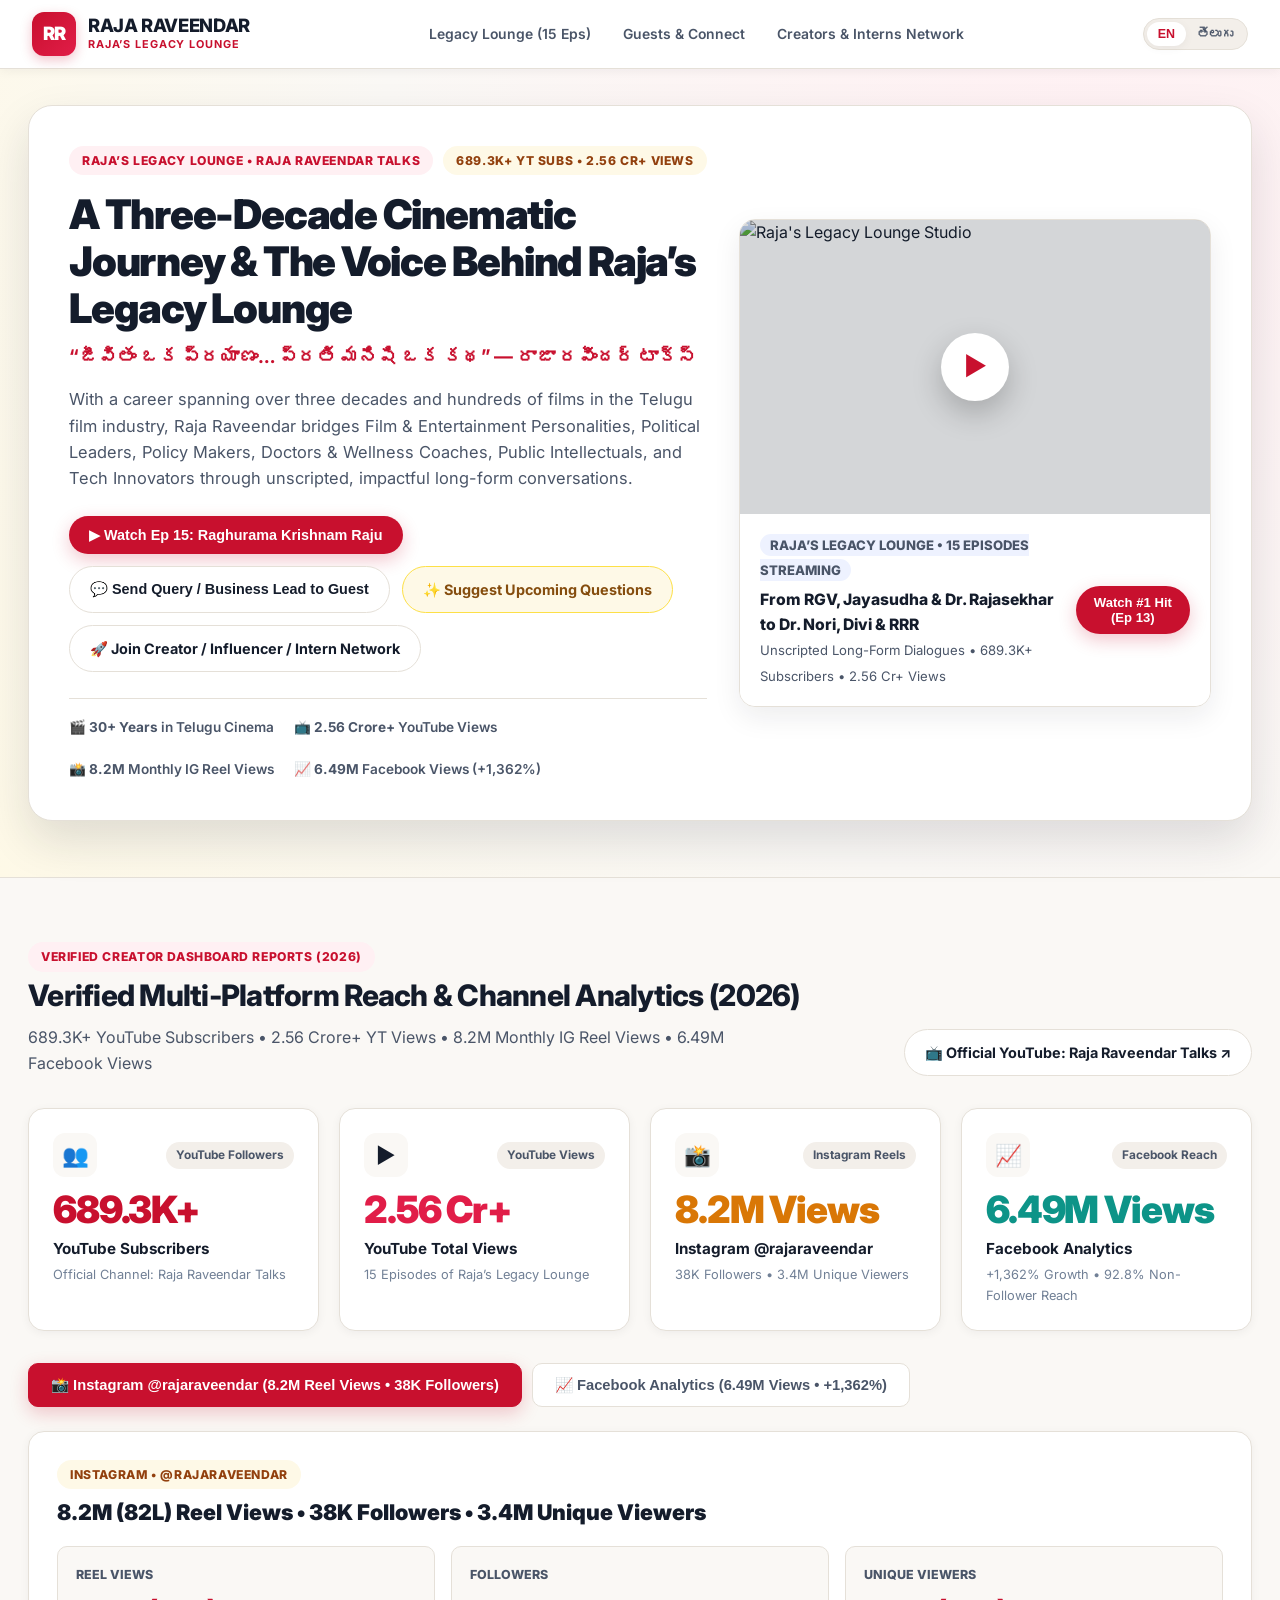
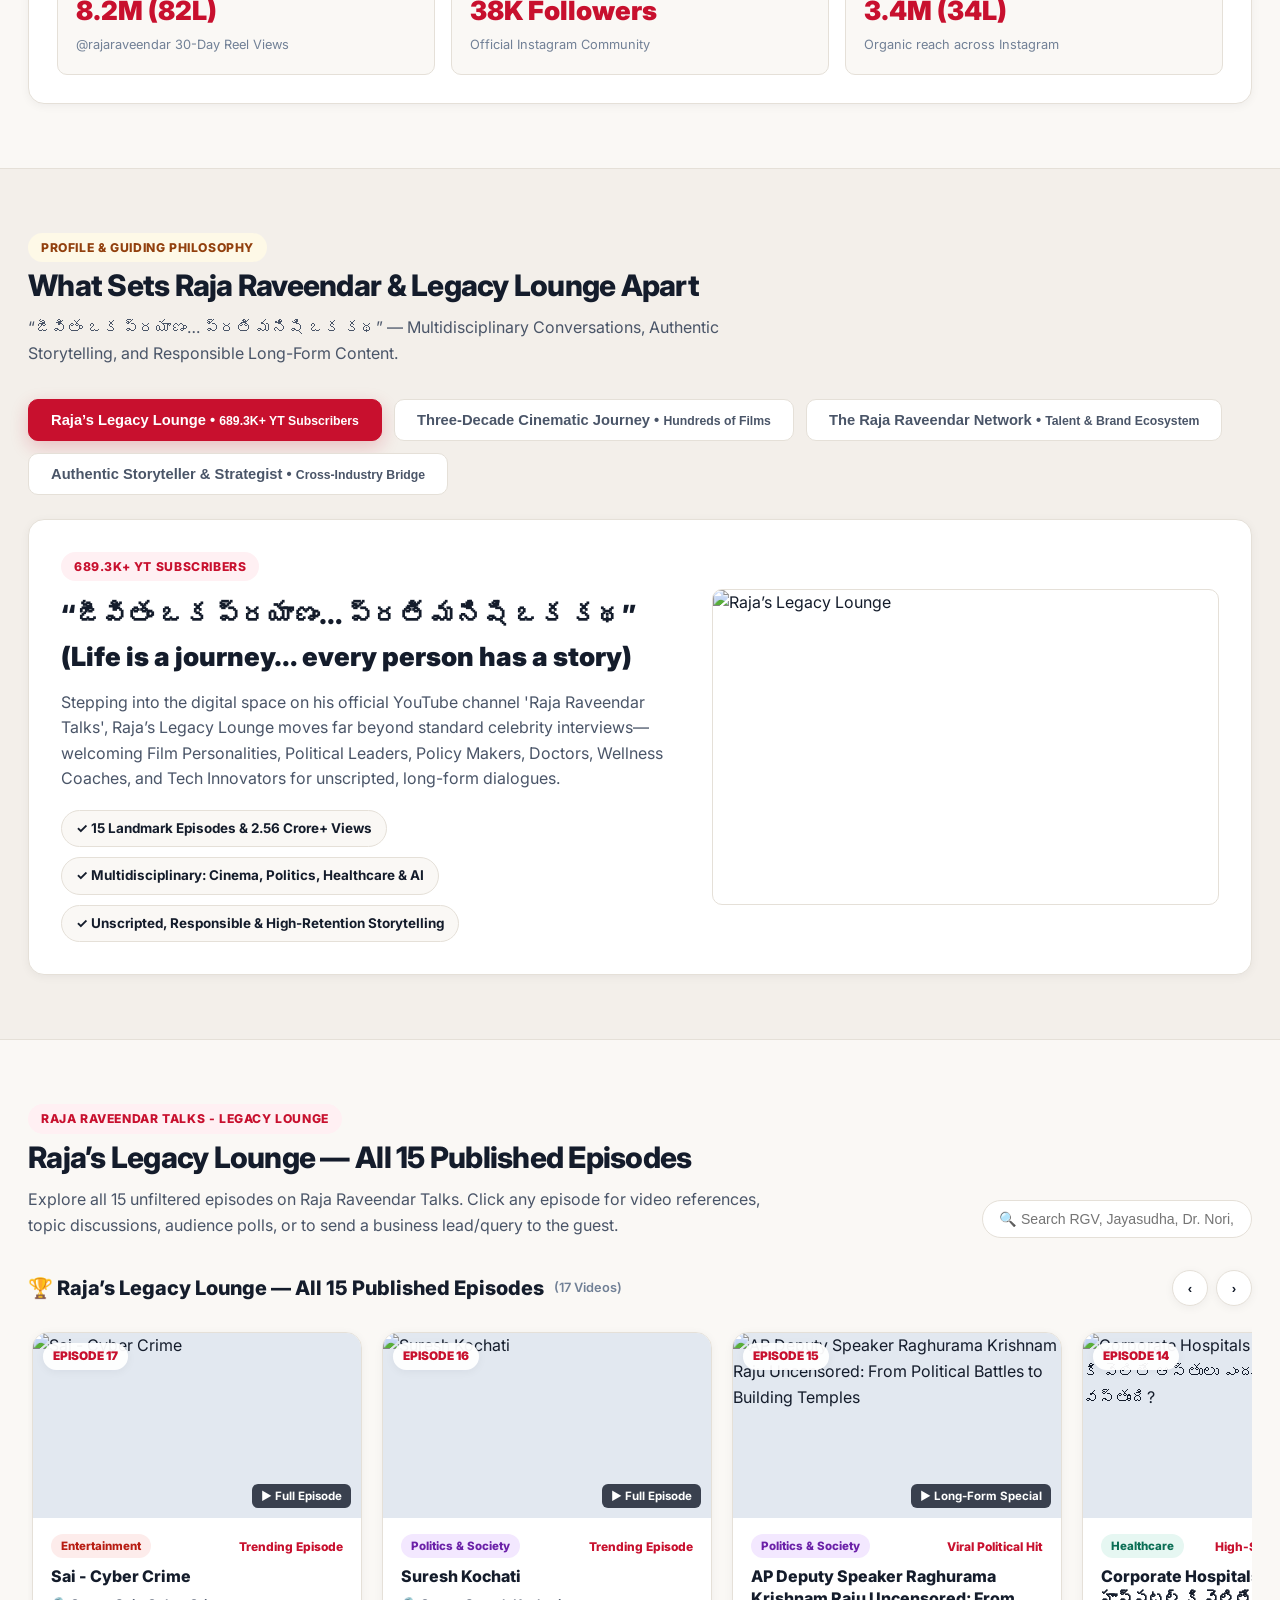
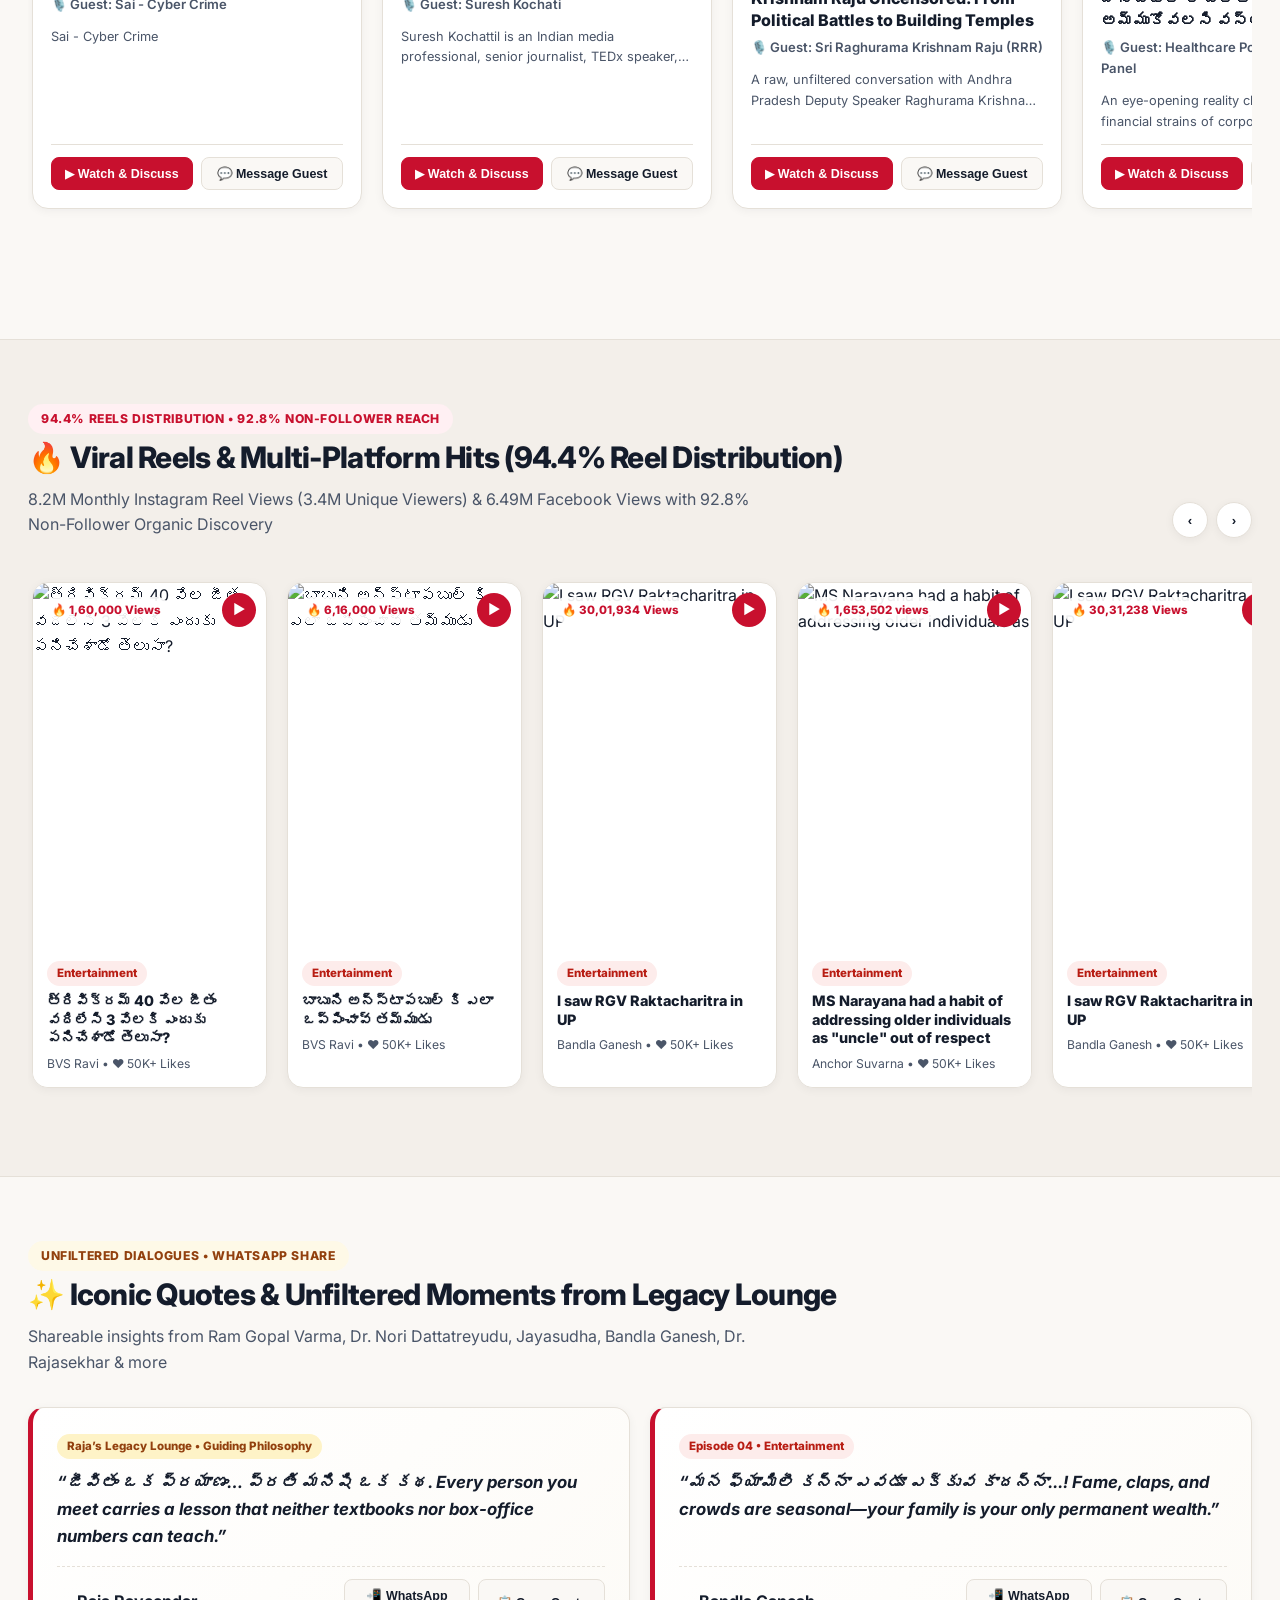
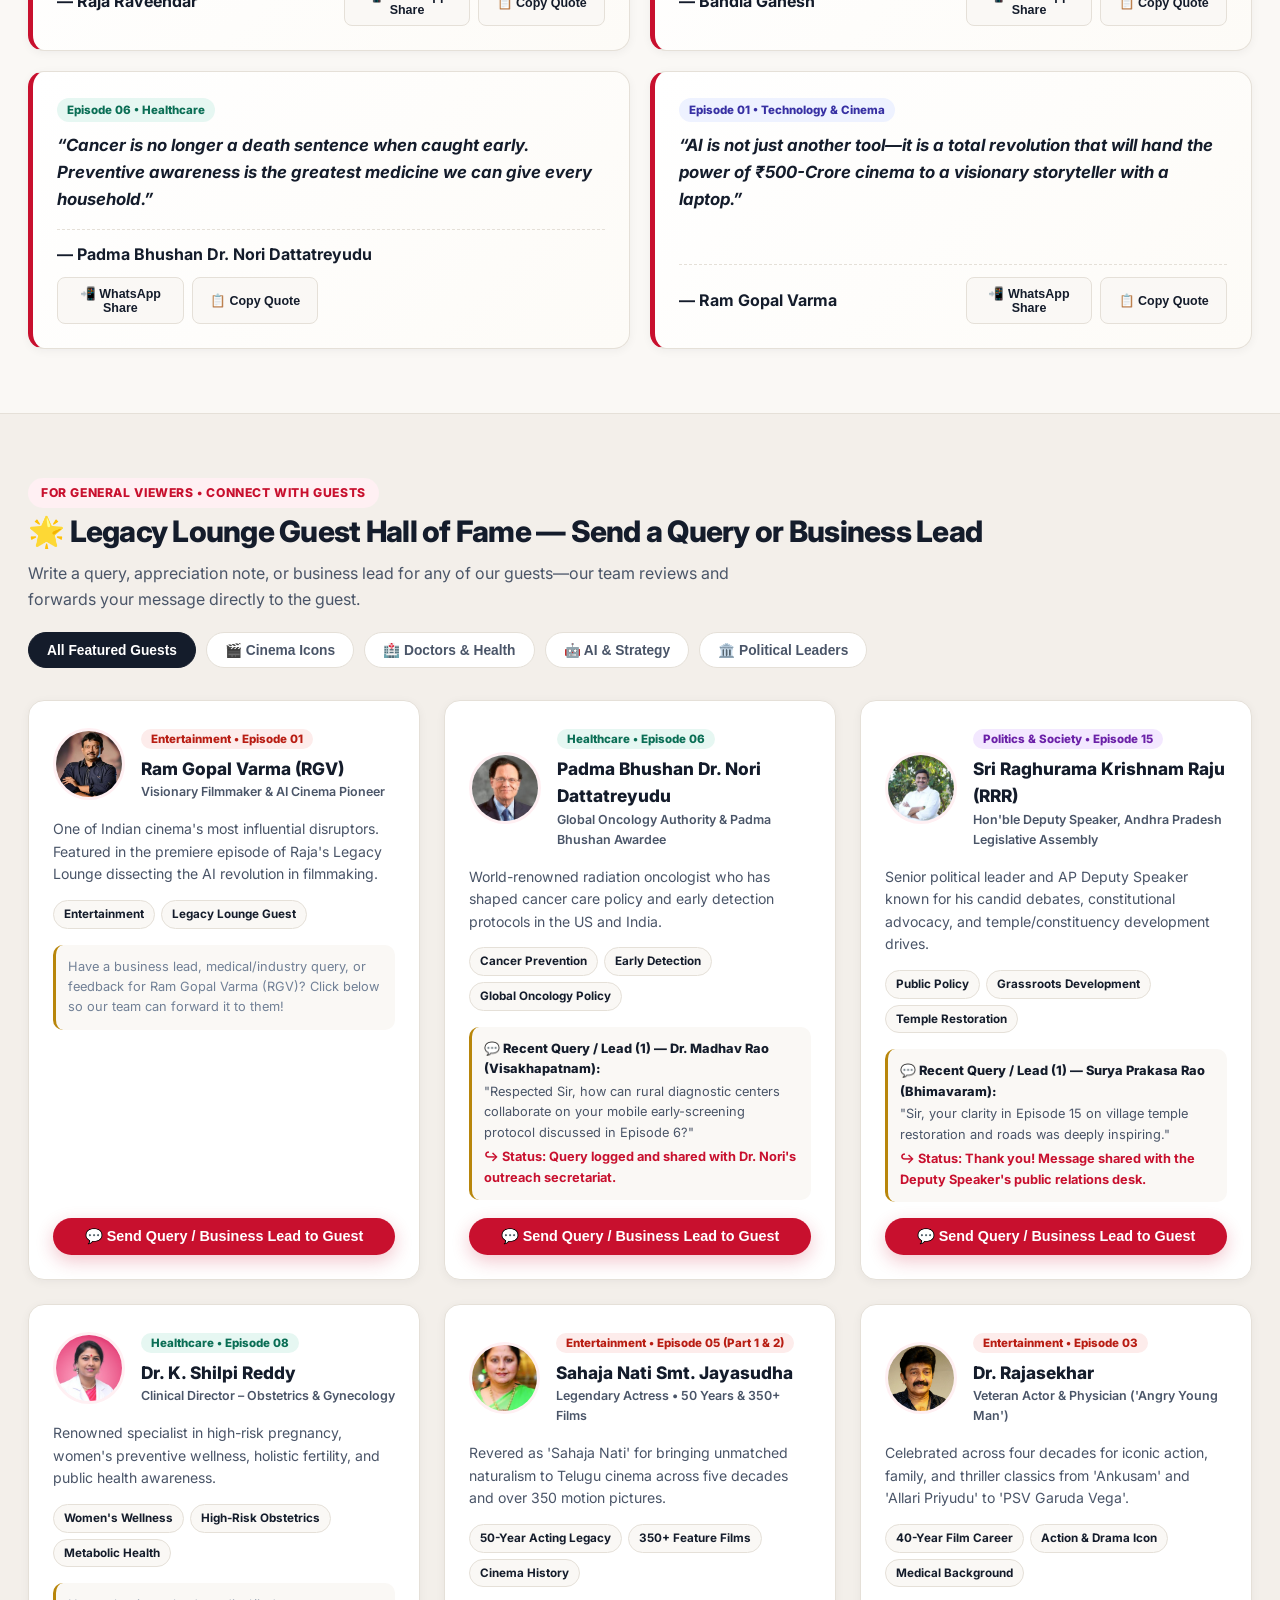
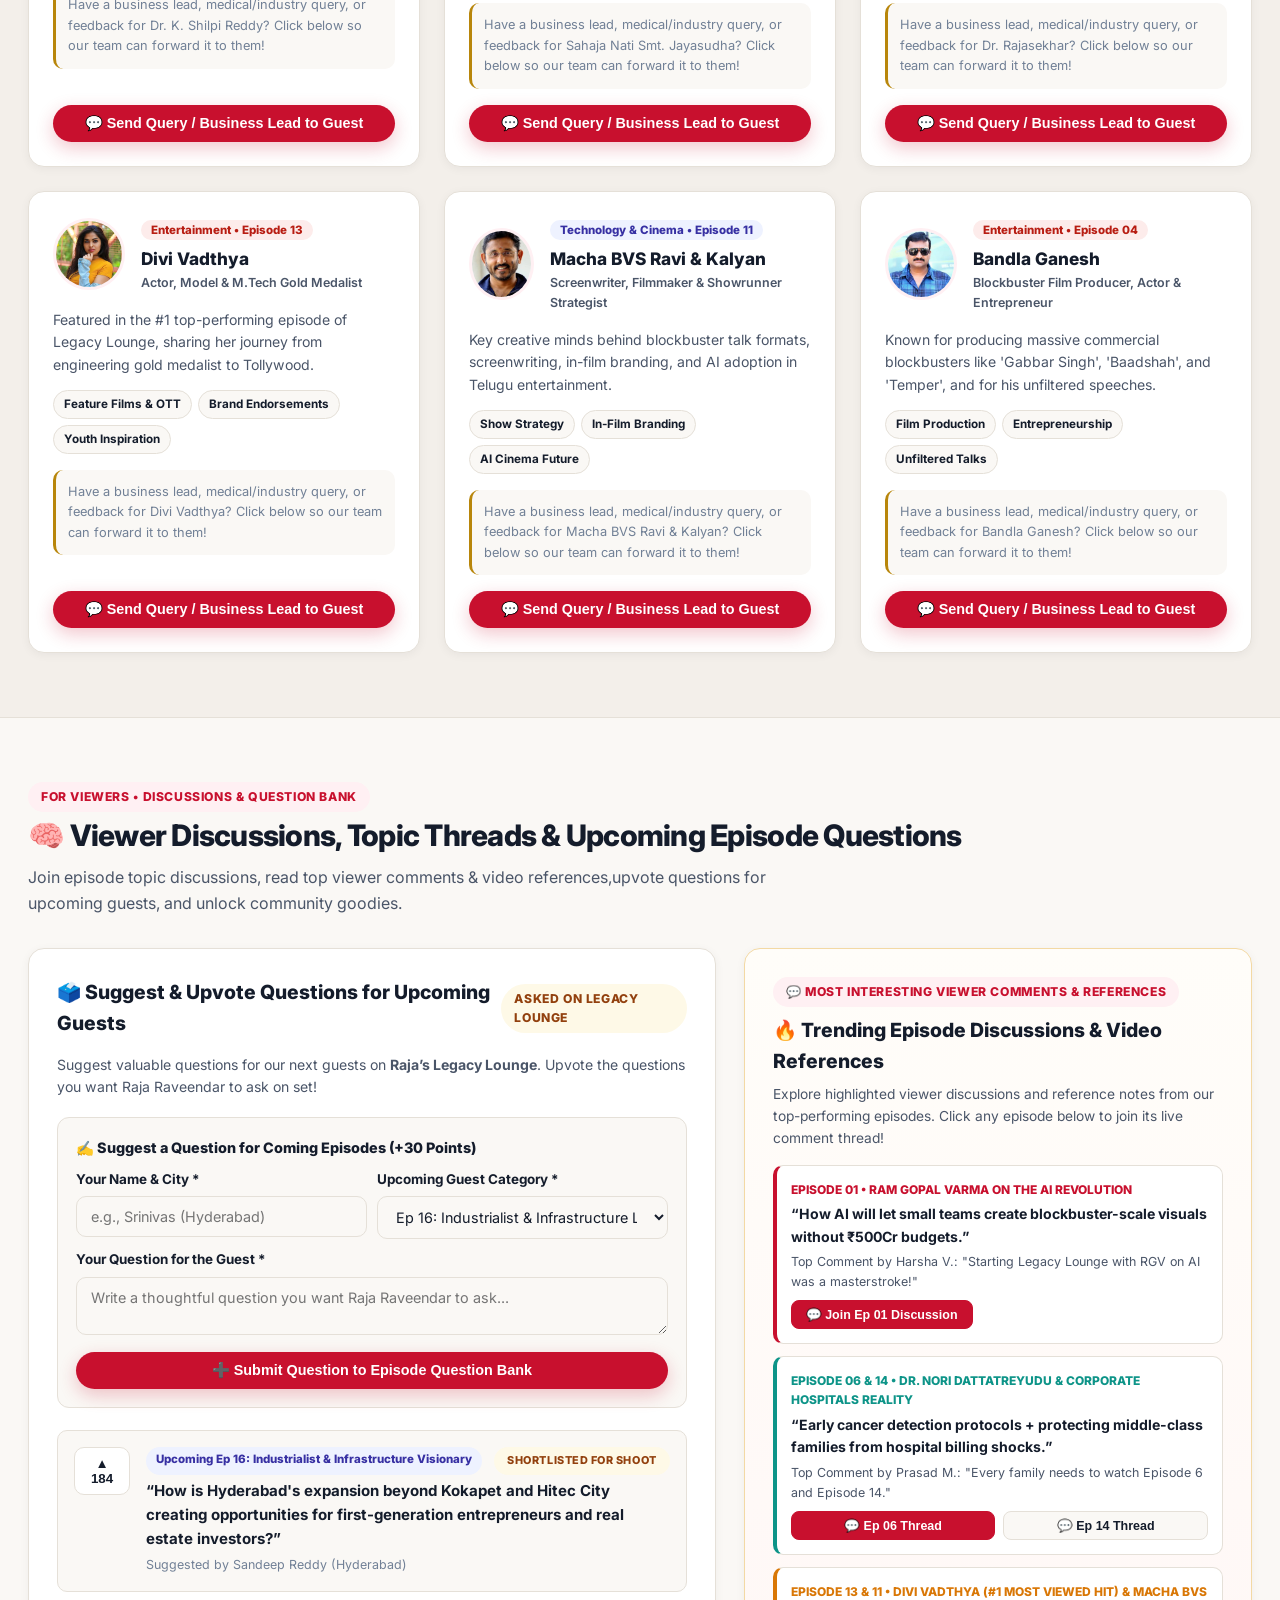
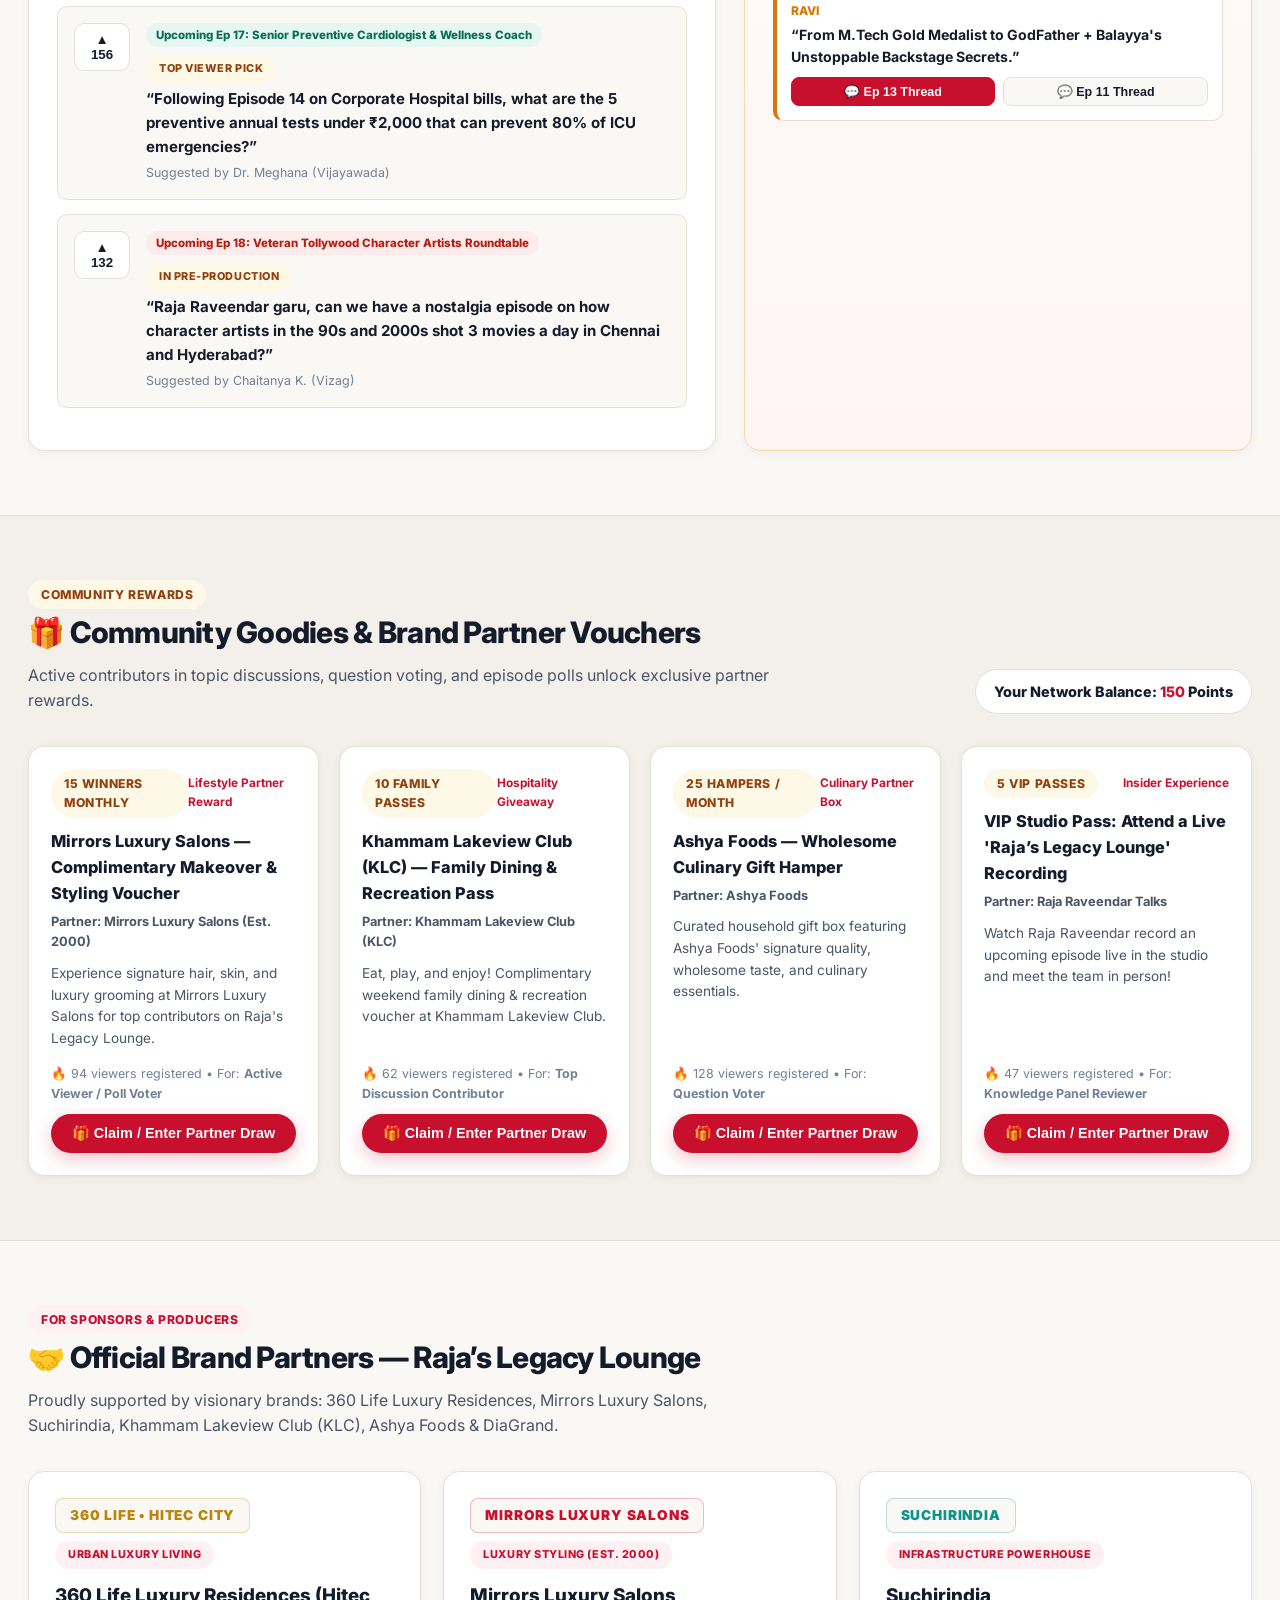
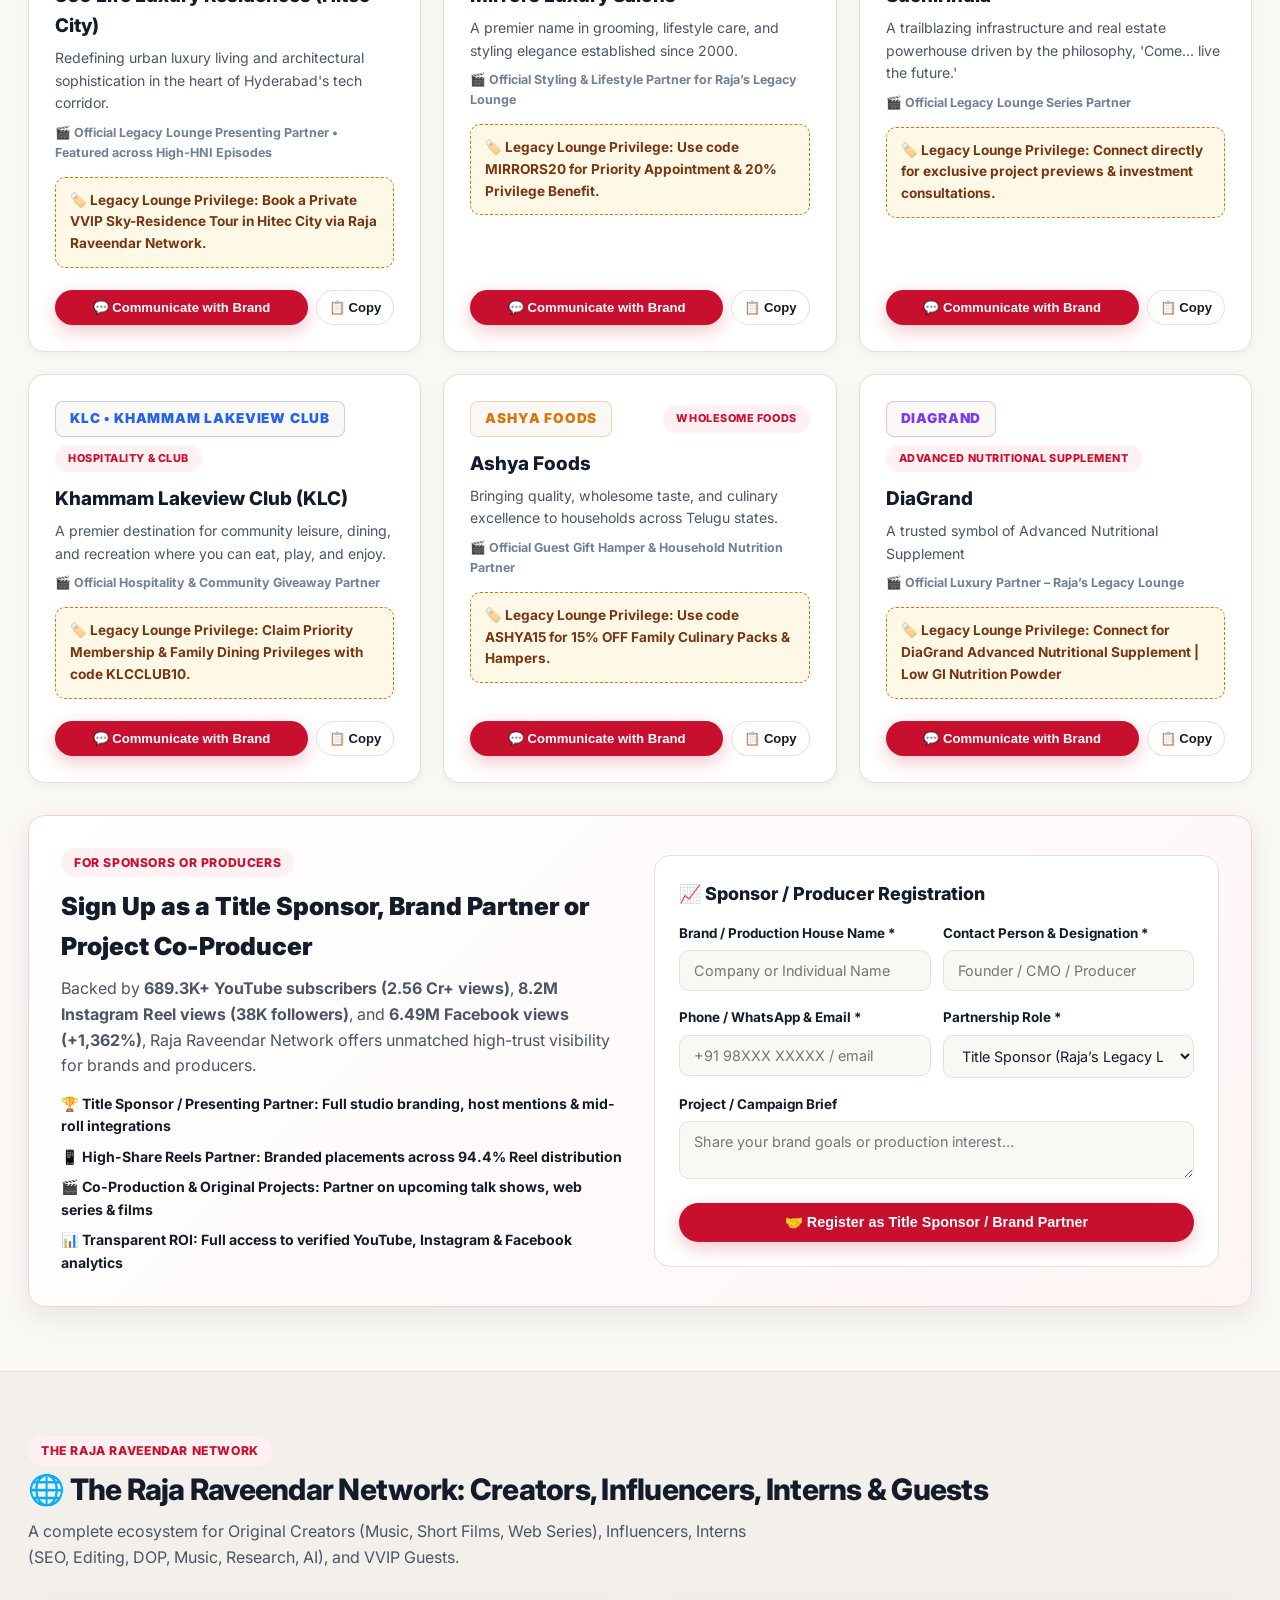
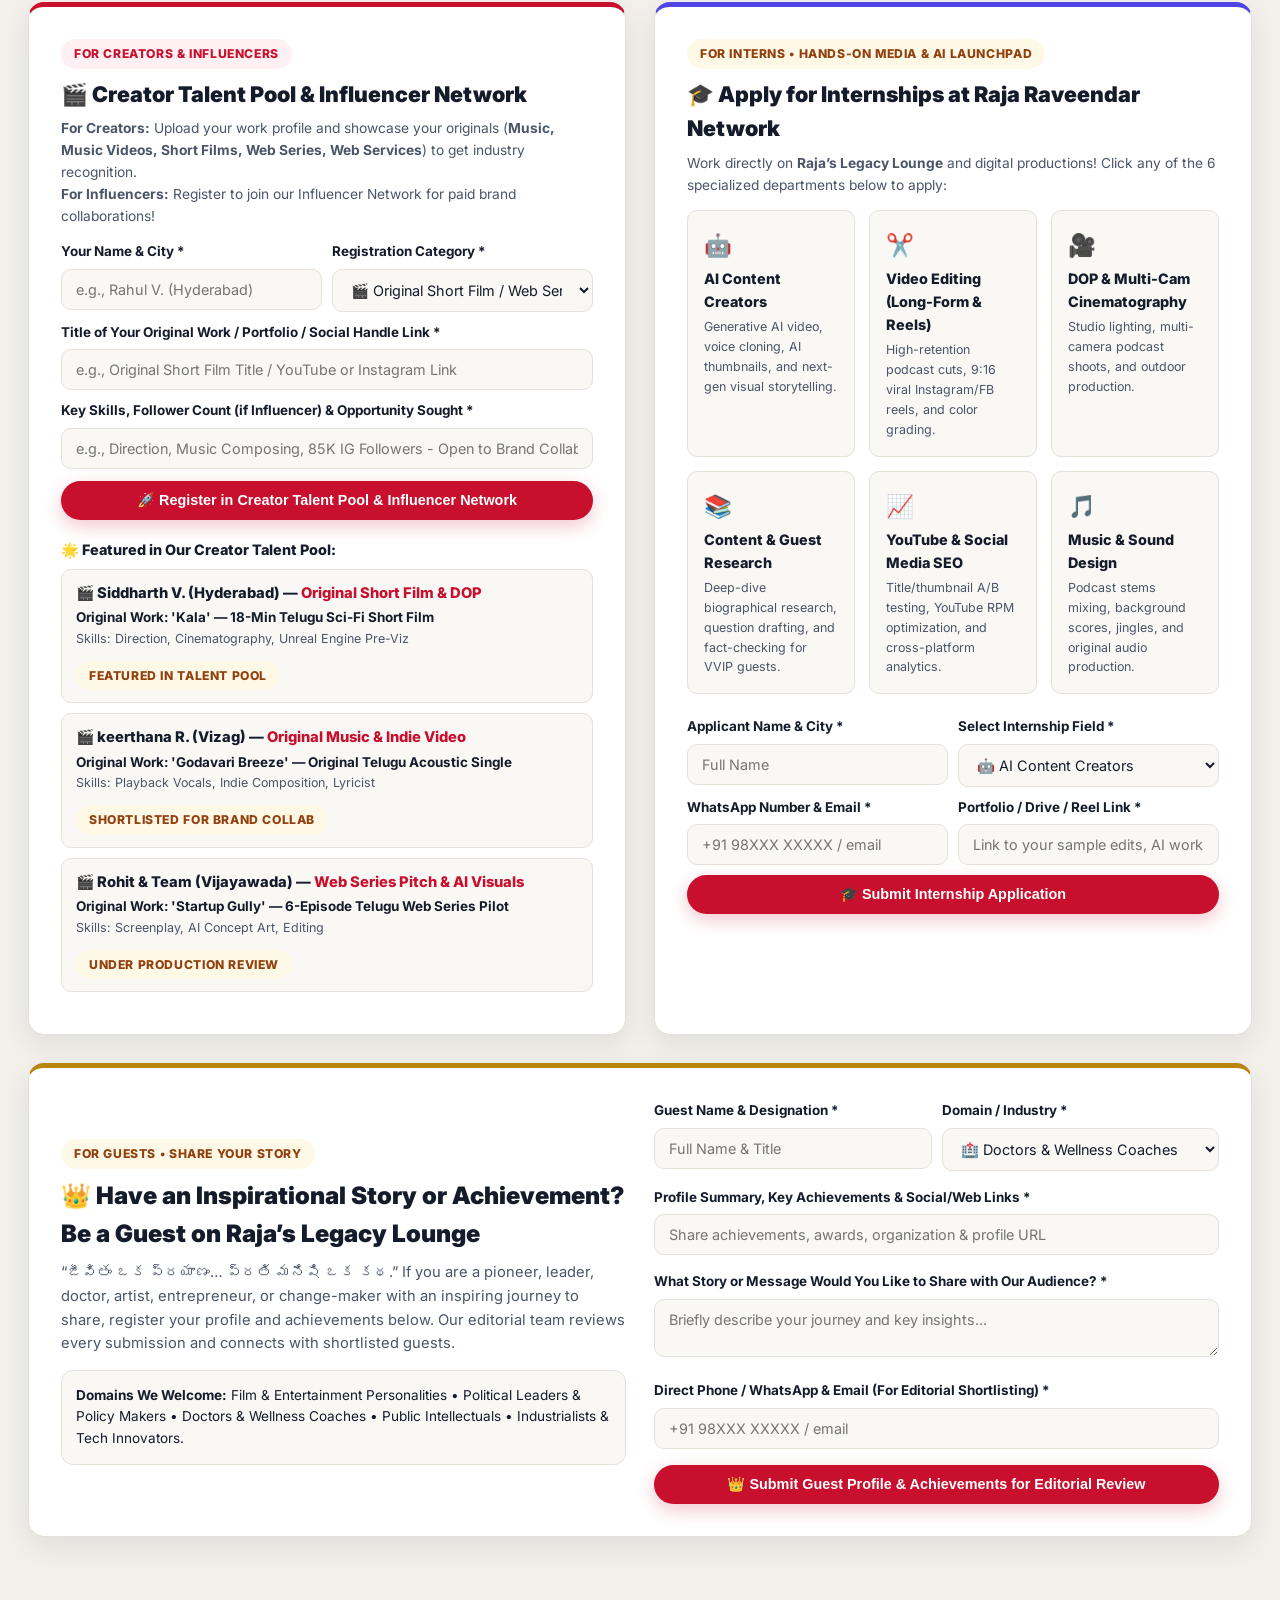
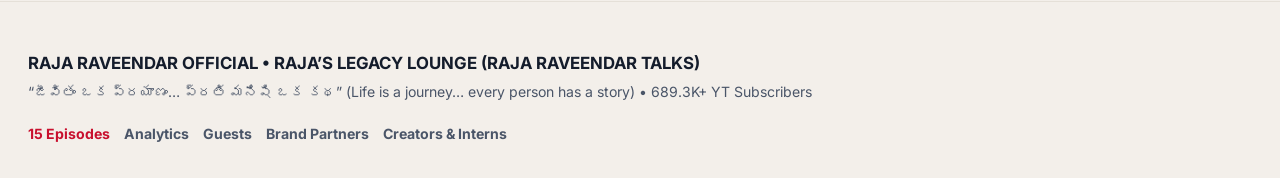
==== commit 3c54163d: "Admin CMS Auto-Deploy Update" ====
--- a/index.html
+++ b/index.html
@@ -17,30 +17,20 @@
 
 <body>
 
-  <!-- 1. TOP GUIDING PHILOSOPHY & MILESTONE RIBBON -->
-  <div class="milestone-ribbon">
-    <span data-i18n="milestoneBadge">🎬 “జీవితం ఒక ప్రయాణం… ప్రతి మనిషి ఒక కథ” (Life is a journey… every person has a
-      story) — 15 Episodes of Raja’s Legacy Lounge!</span>
-    <a href="#catalog-section" class="ribbon-cta">Watch All 15 Episodes →</a>
-  </div>
-
-  <!-- 2. STICKY EDITORIAL LIGHT NAVBAR -->
+  <!-- 1. STICKY EDITORIAL LIGHT NAVBAR -->
   <header class="navbar">
     <a href="#" class="brand-logo">
       <div class="brand-monogram">RR</div>
       <div class="brand-text">
         <h1>RAJA RAVEENDAR</h1>
-        <span data-i18n="brandSub">ACTOR • PRODUCER • CELEBRITY MANAGER • HOST OF RAJA'S LEGACY LOUNGE</span>
+        <span data-i18n="brandSub">RAJA’S LEGACY LOUNGE</span>
       </div>
     </a>
 
     <ul class="nav-links">
-      <li><a href="#catalog-section" data-i18n="navCatalog">Legacy Lounge (15 Eps)</a></li>
-      <li><a href="#analytics-section" data-i18n="navAnalytics">Channel Analytics</a></li>
-      <li><a href="#guests-section" data-i18n="navGuests">Guests & Connect</a></li>
-      <li><a href="#community-section" data-i18n="navCommunity">Viewer Discussions & Q&A</a></li>
-      <li><a href="#sponsors-section" data-i18n="navSponsors">Brand Partners (6)</a></li>
-      <li><a href="#network-section" data-i18n="navNetwork">Creators & Interns Network</a></li>
+      <li><a href="#catalog-section" data-i18n="navCatalog">Podcasts</a></li>
+      <li><a href="#guests-section" data-i18n="navGuests">Our Guests</a></li>
+      <li><a href="#network-section" data-i18n="navNetwork">Contact</a></li>
     </ul>
 
     <div class="nav-actions">
@@ -49,15 +39,6 @@
         <button class="lang-btn active" data-lang="en" onclick="setLanguage('en')">EN</button>
         <button class="lang-btn" data-lang="te" onclick="setLanguage('te')">తెలుగు</button>
       </div>
-
-      <!-- Network Points Pill -->
-      <a href="#goodies-section" class="btn btn-gold" style="padding:7px 14px; font-size:0.8rem;">
-        ⭐ <span class="user-points-count">150</span> Pts • Network
-      </a>
-      <a href="admin.html" class="btn btn-secondary" style="padding:7px 14px; font-size:0.8rem;"
-        title="Open Admin CMS to Upload Real Data">
-        ⚙️ Admin CMS
-      </a>
     </div>
   </header>
 
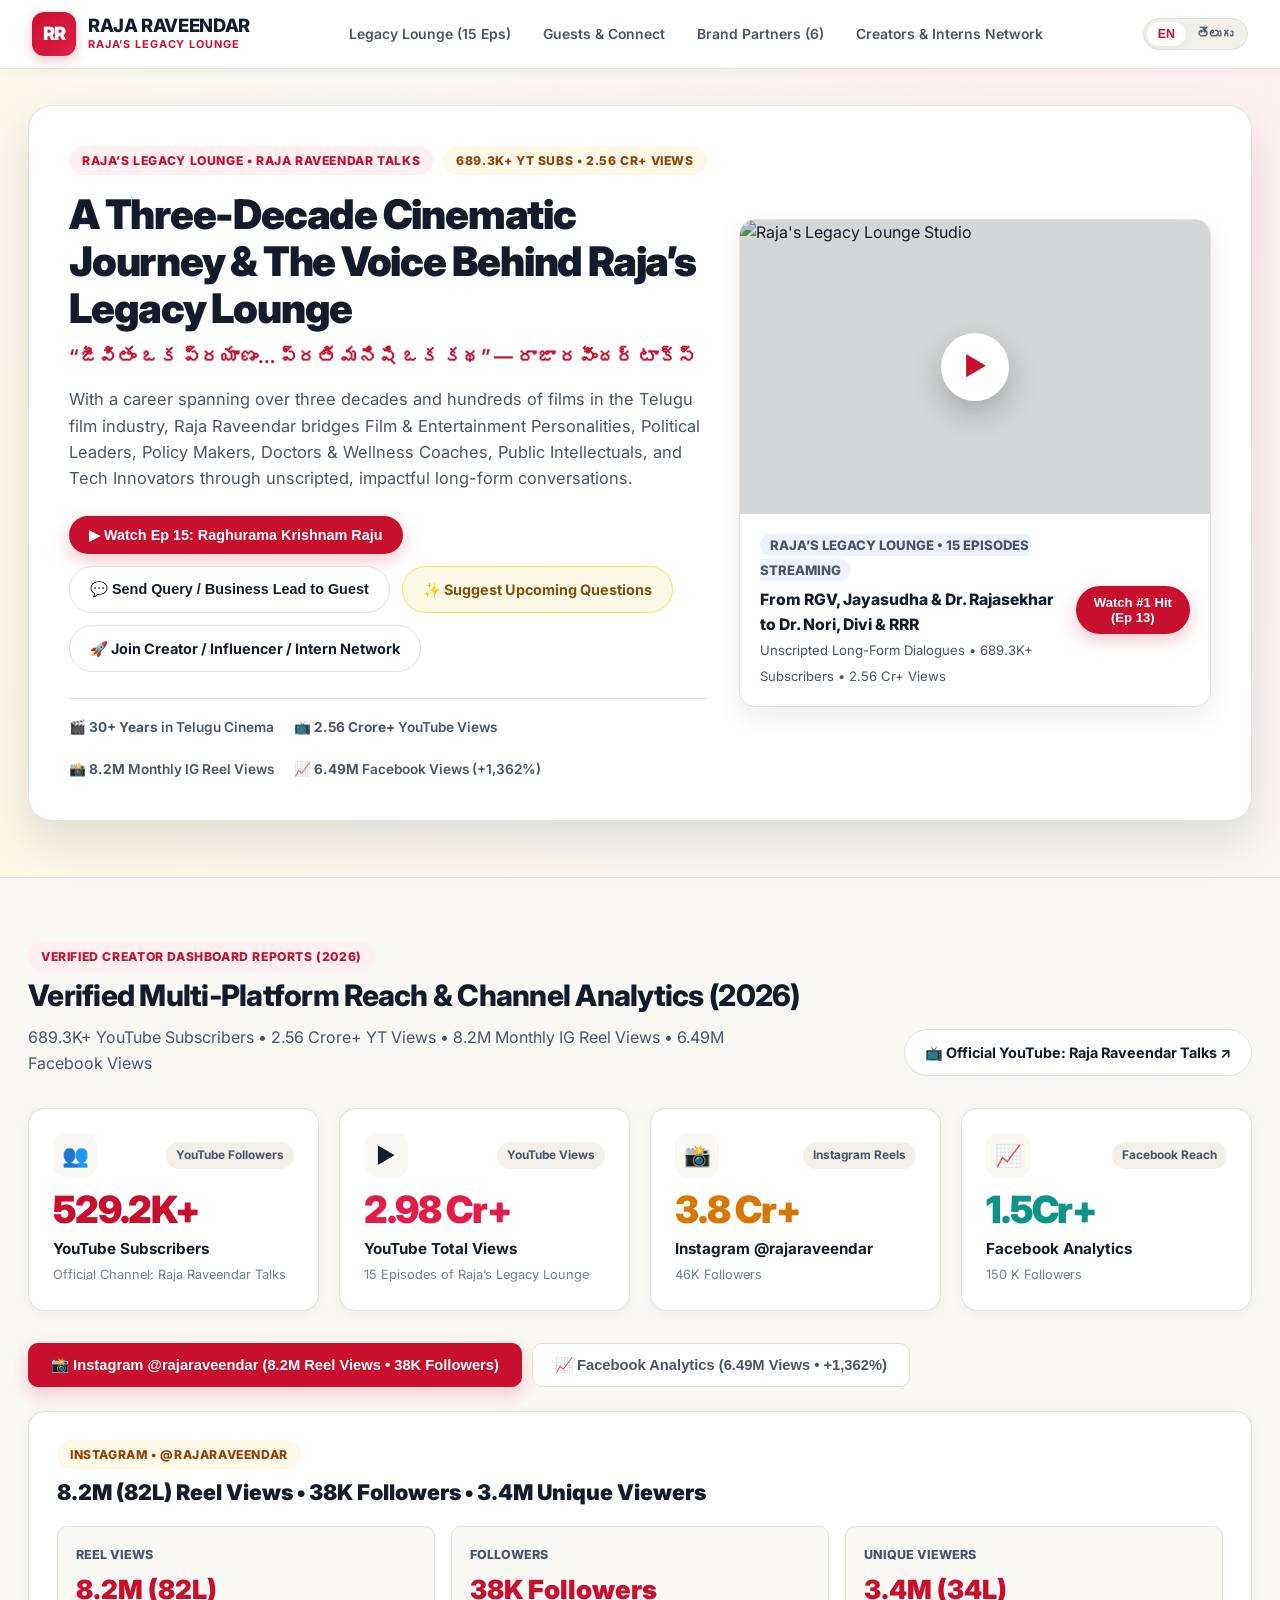
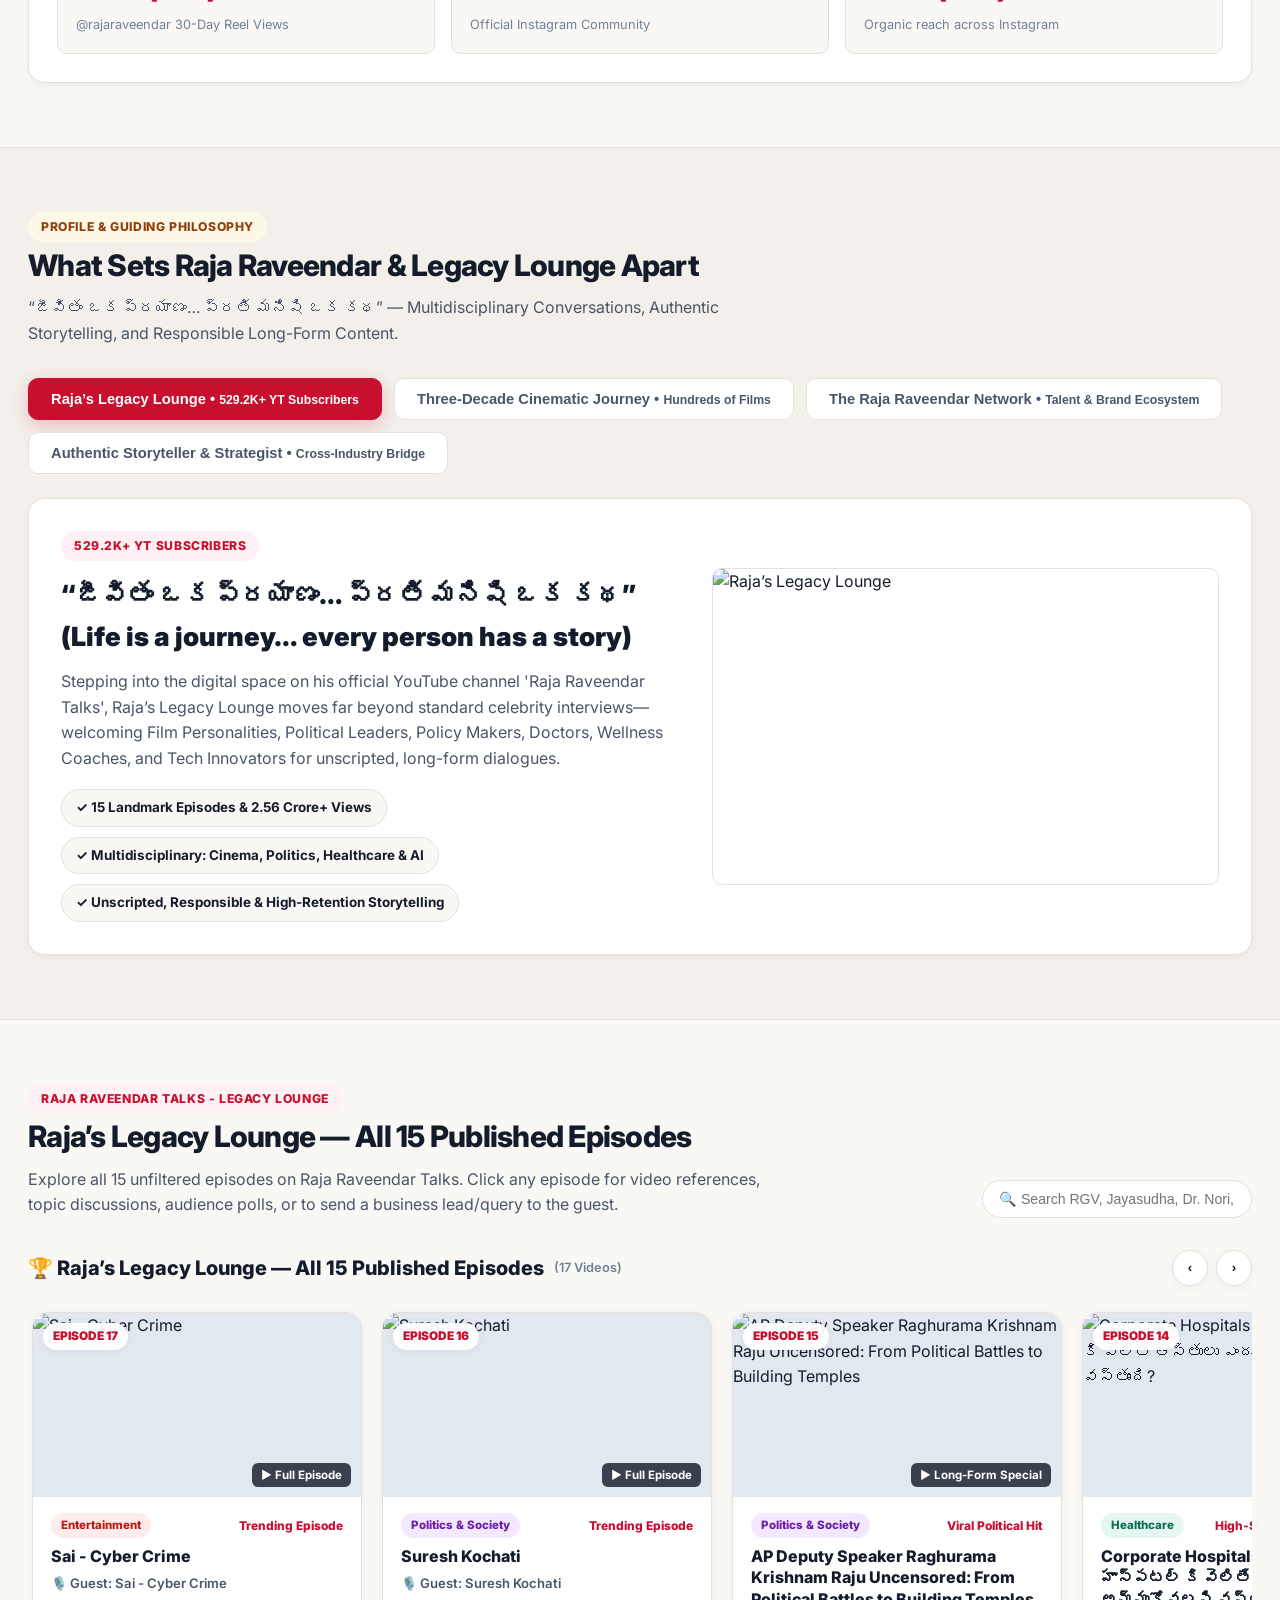
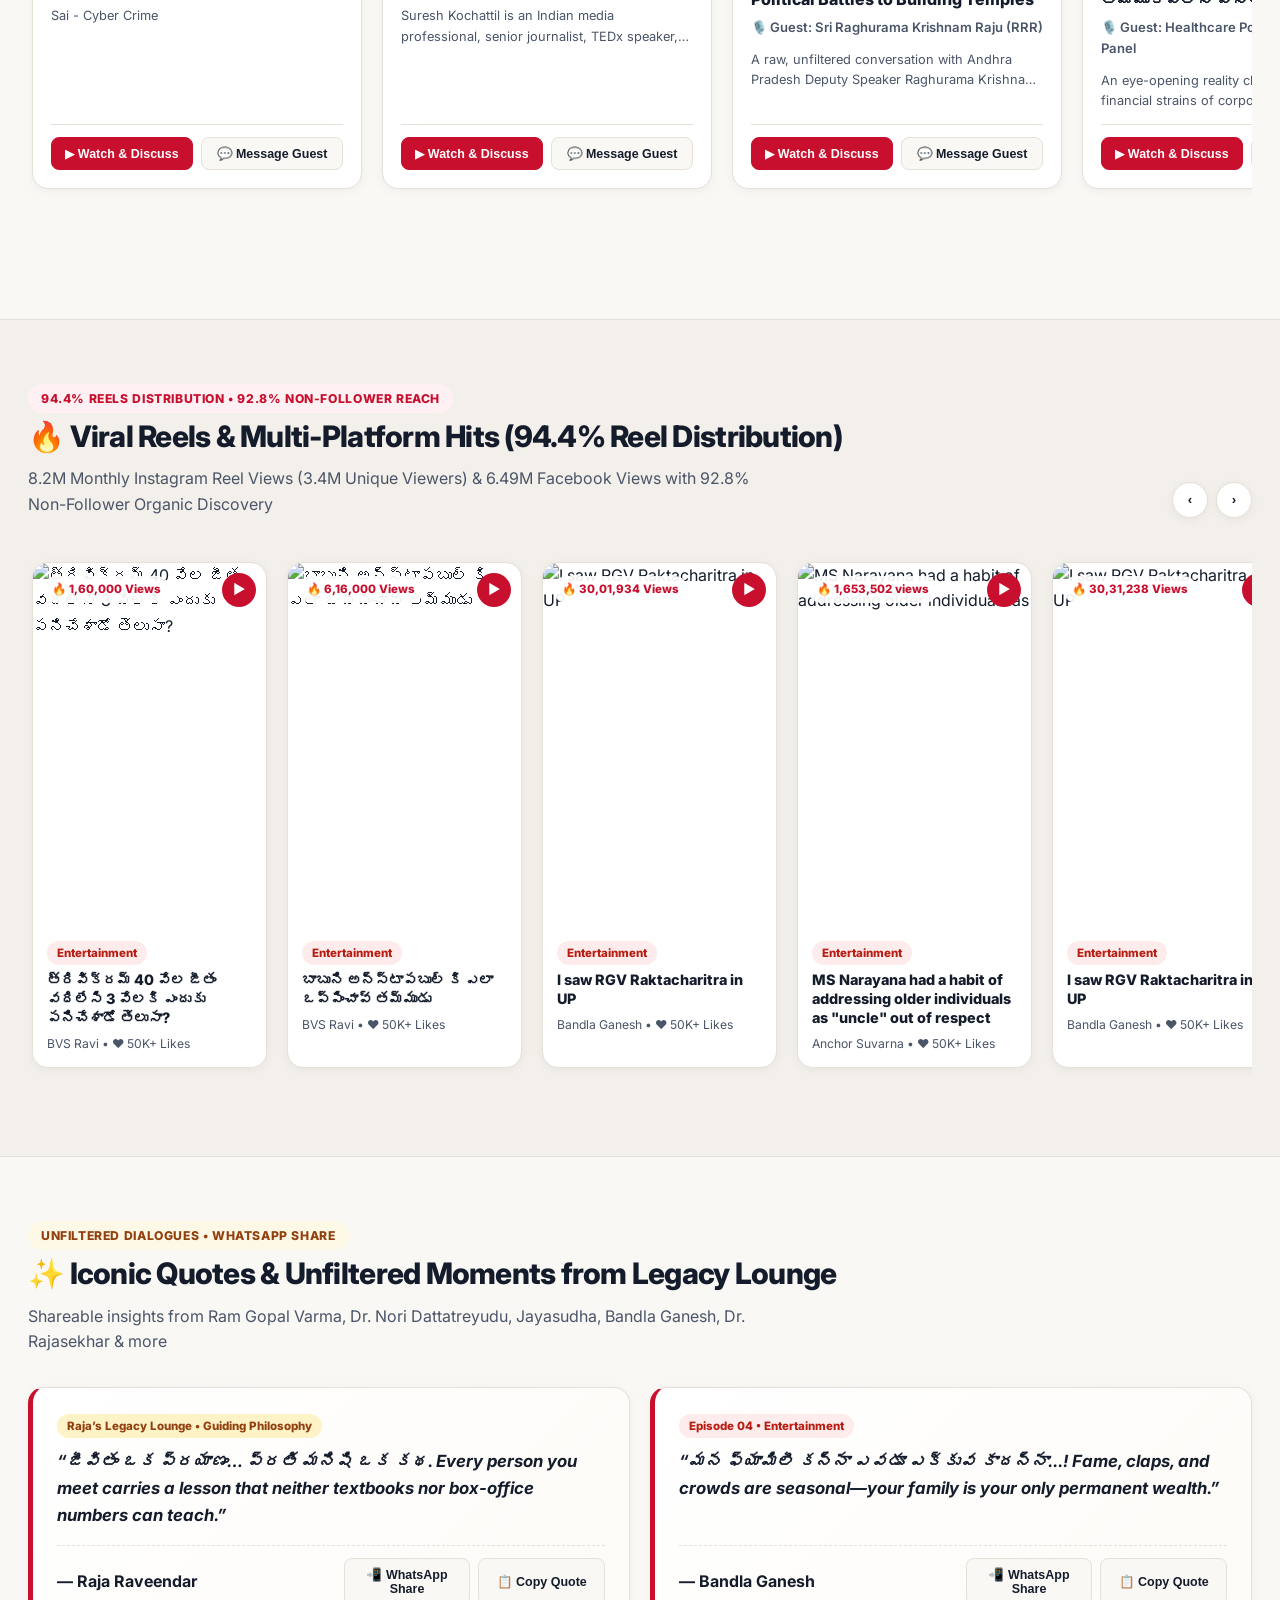
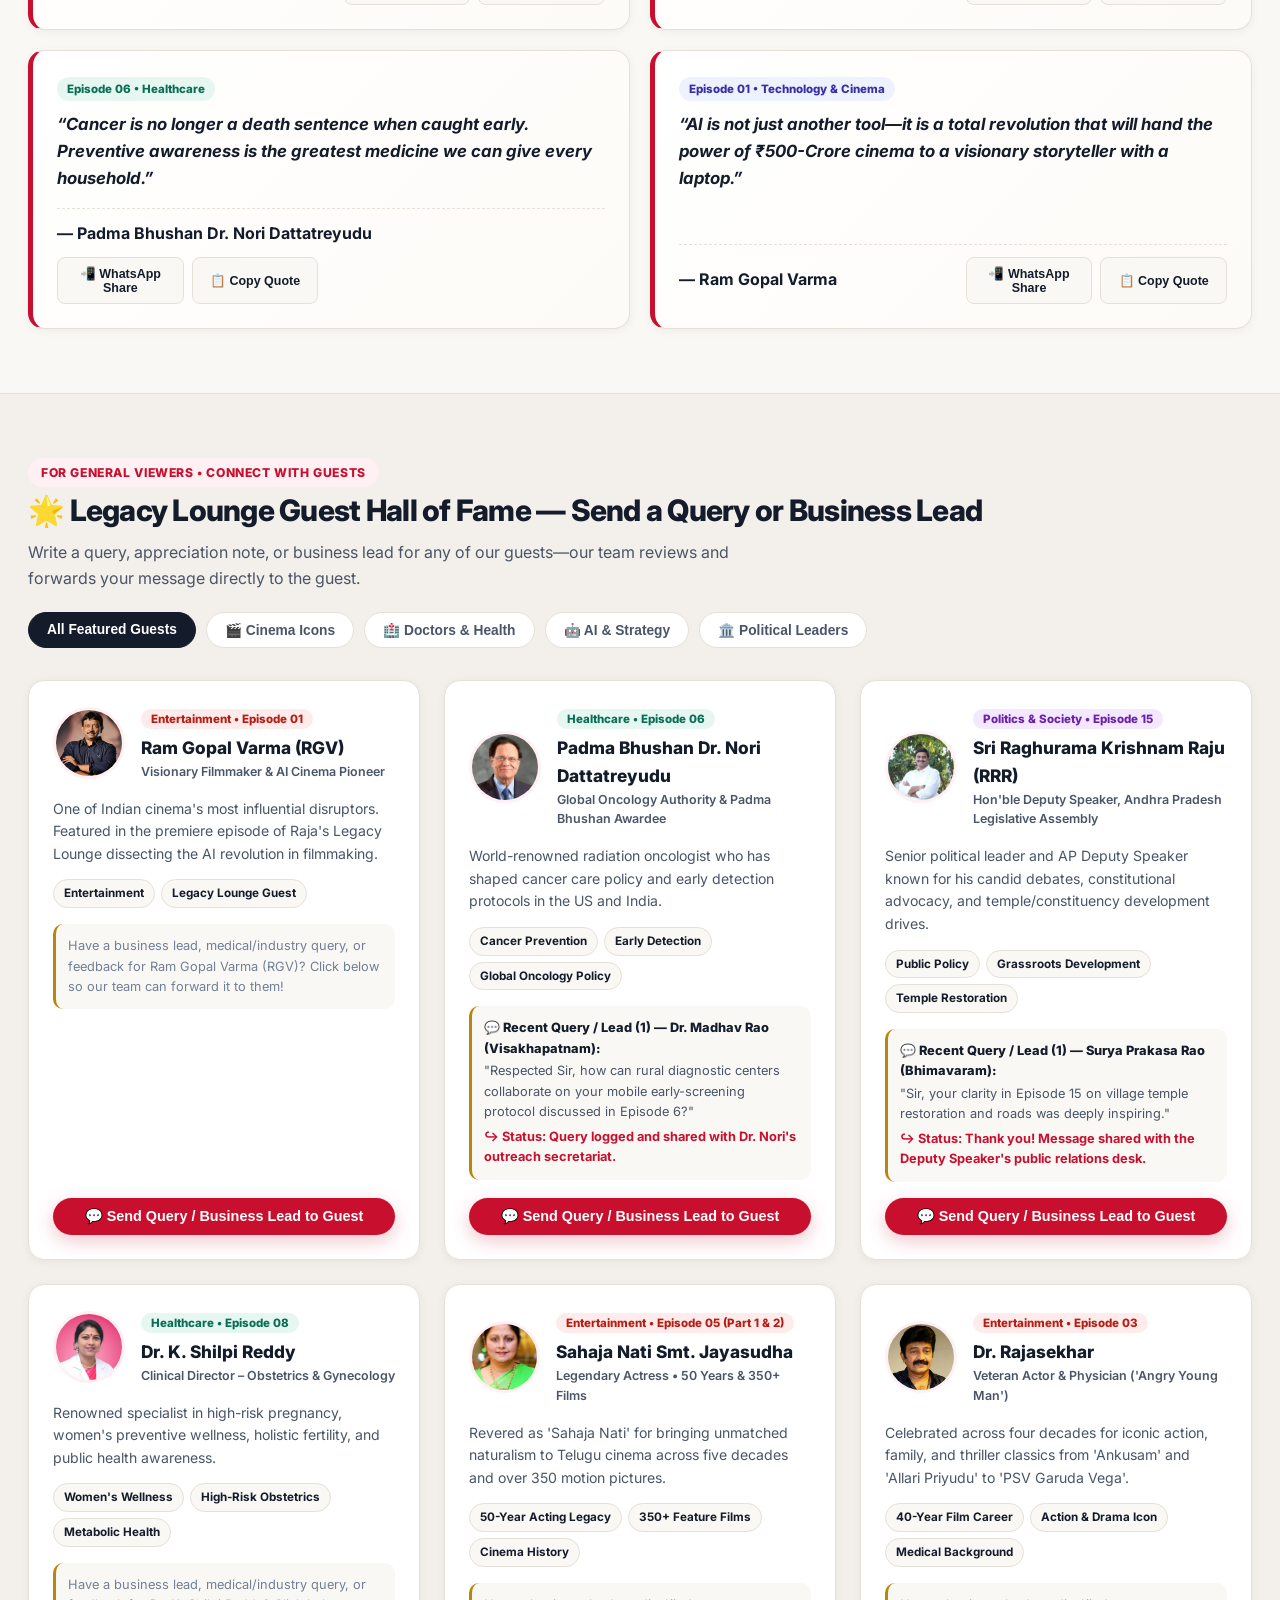
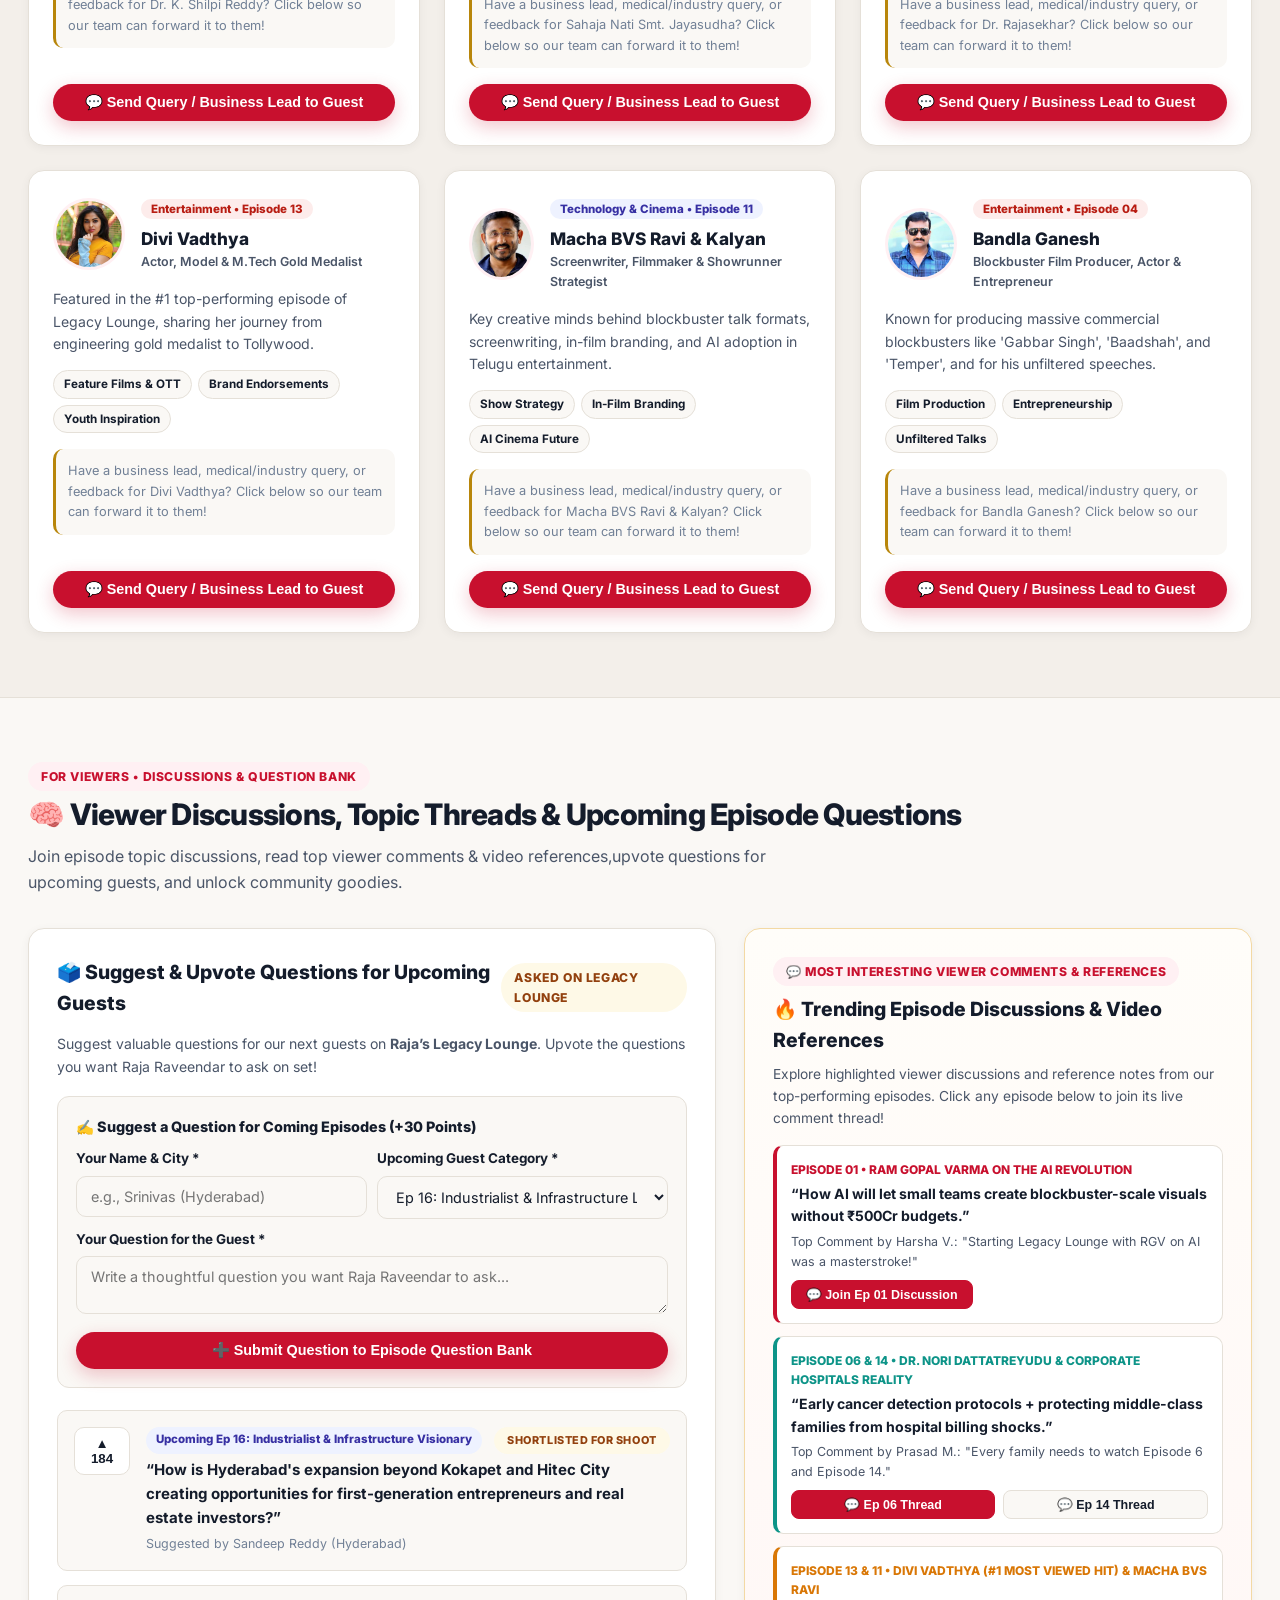
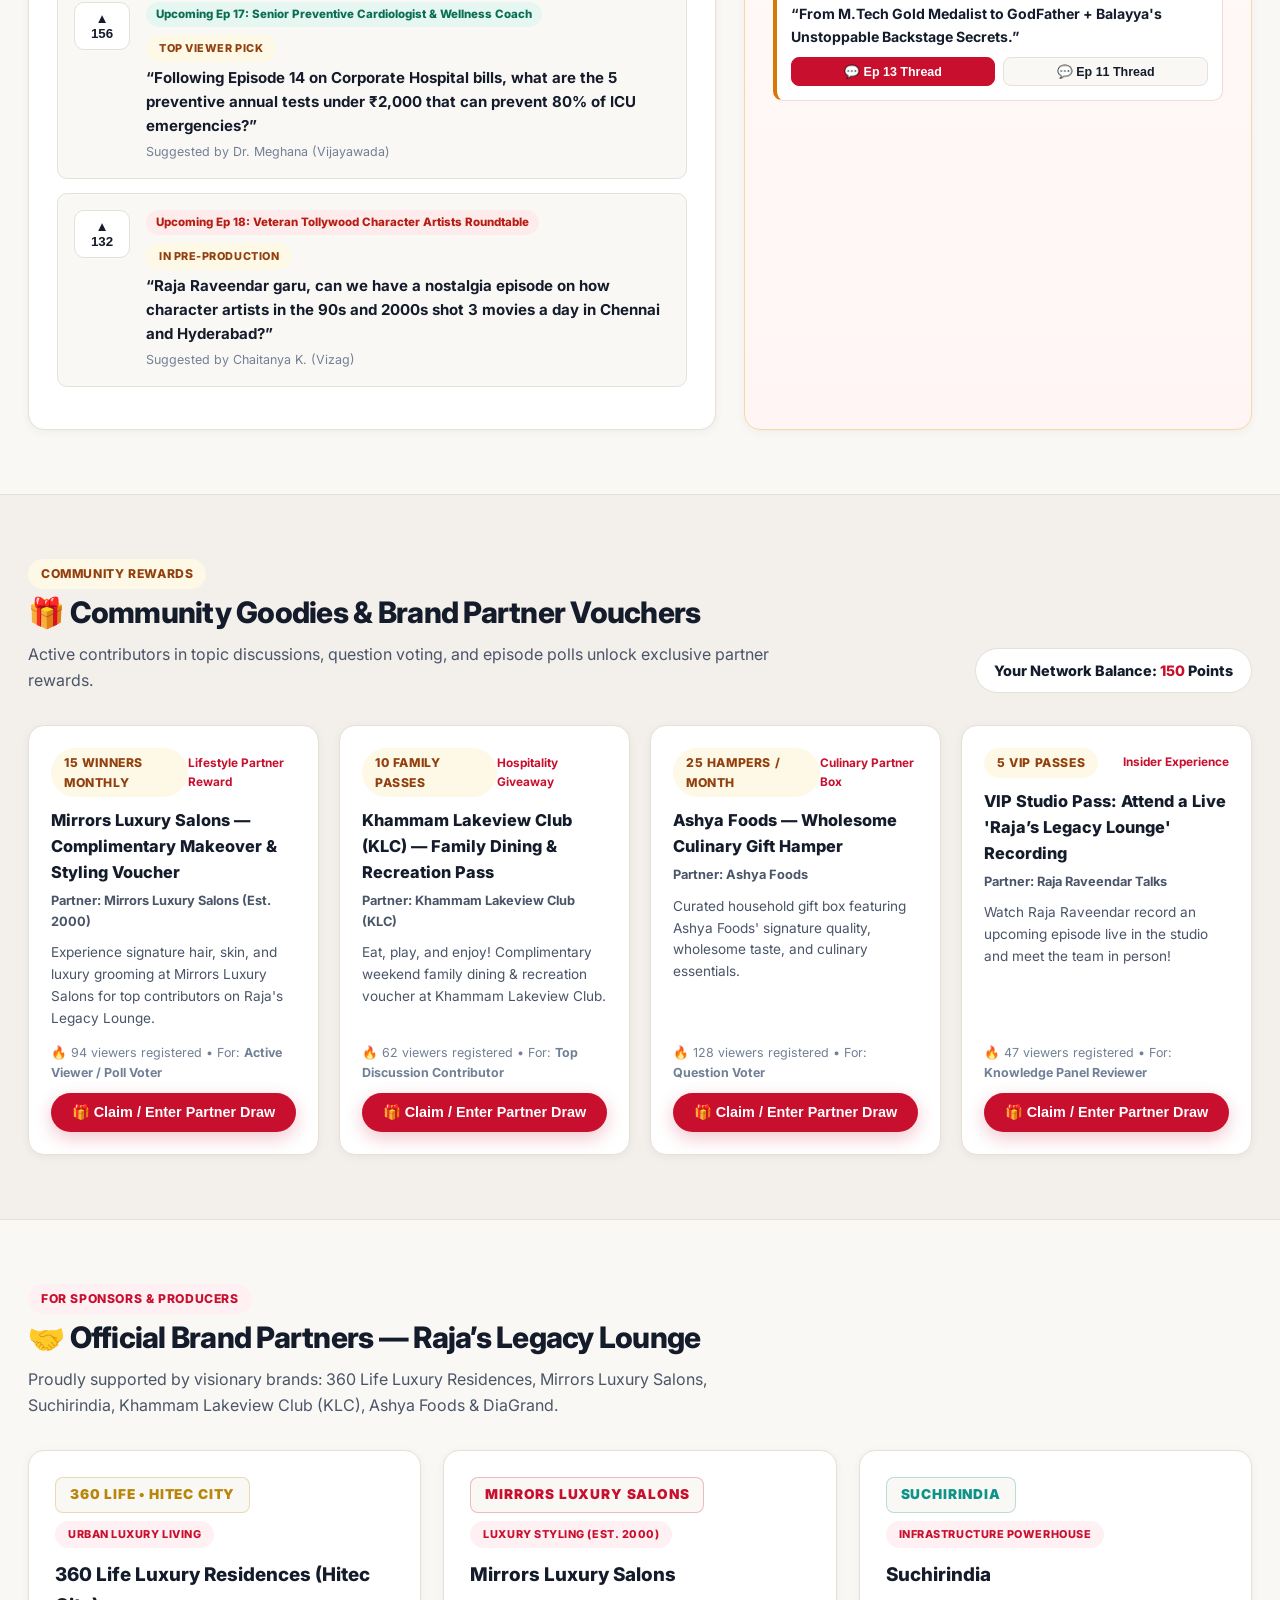
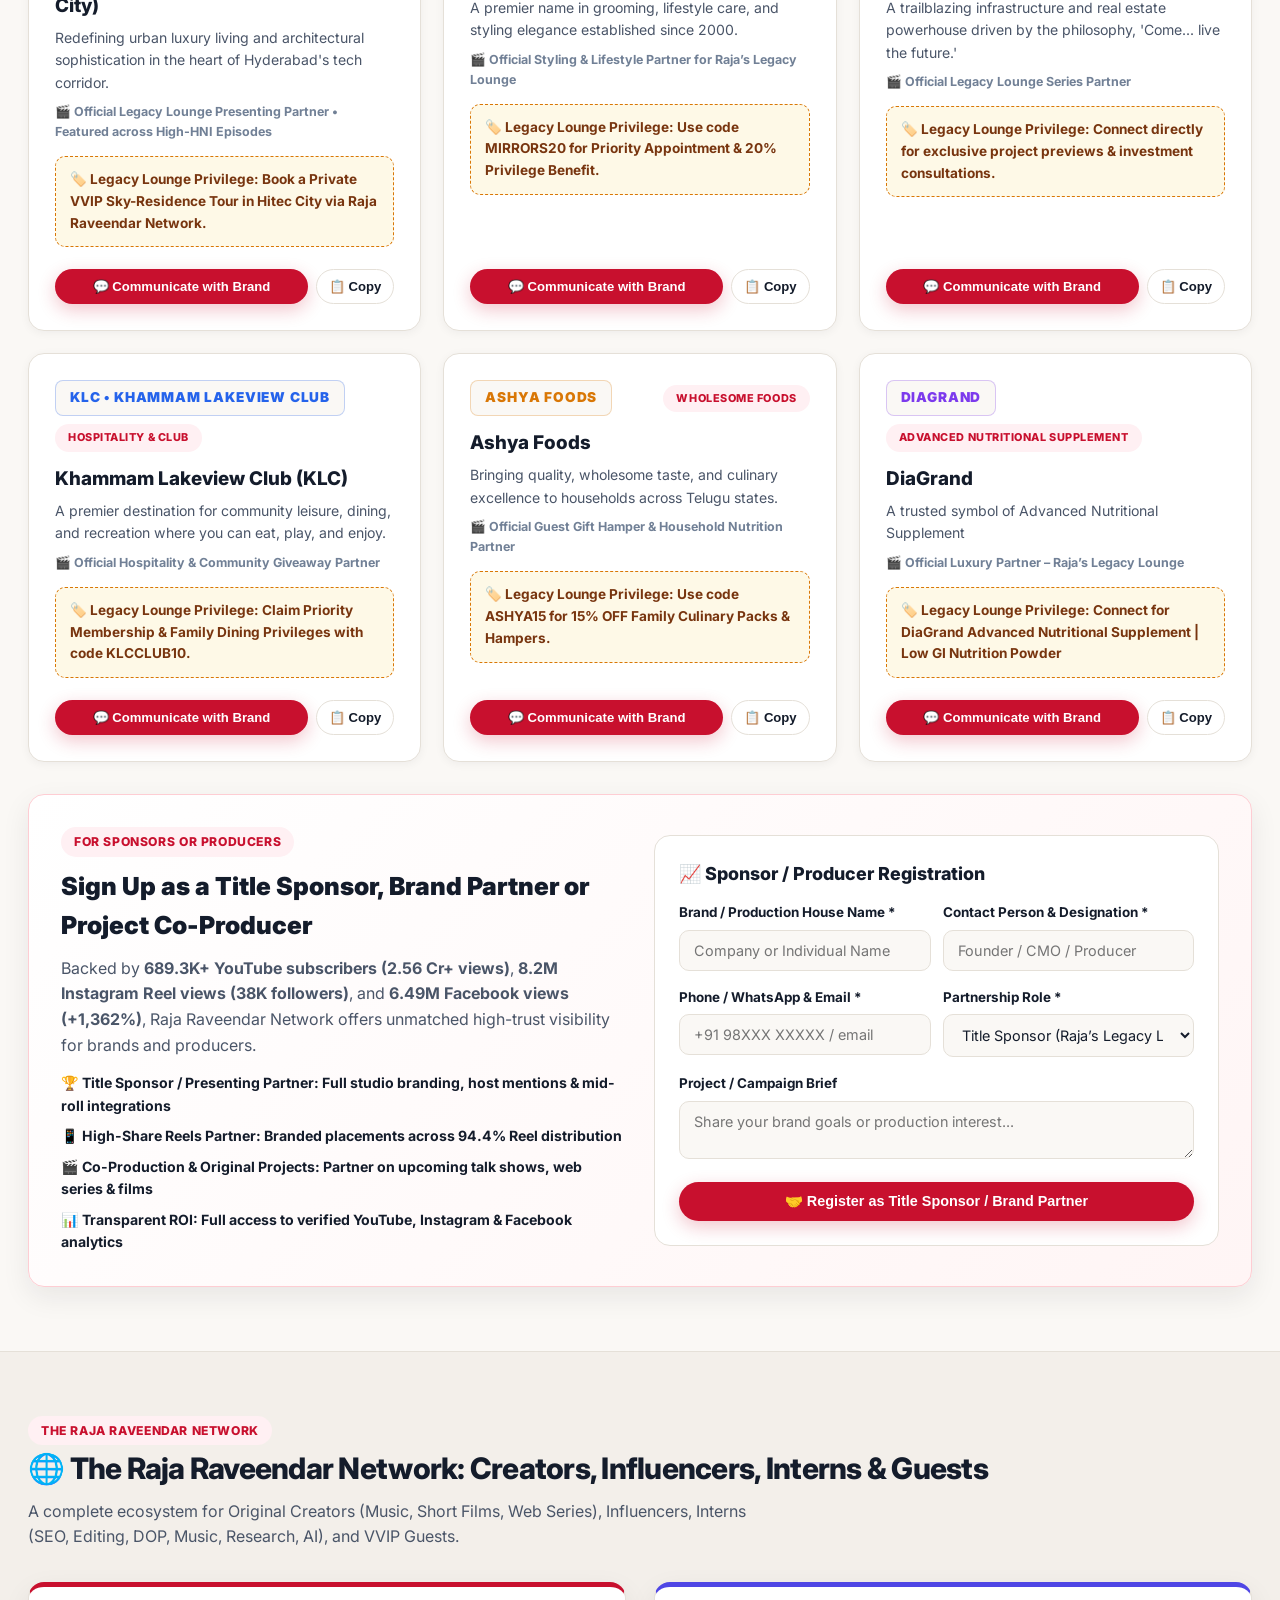
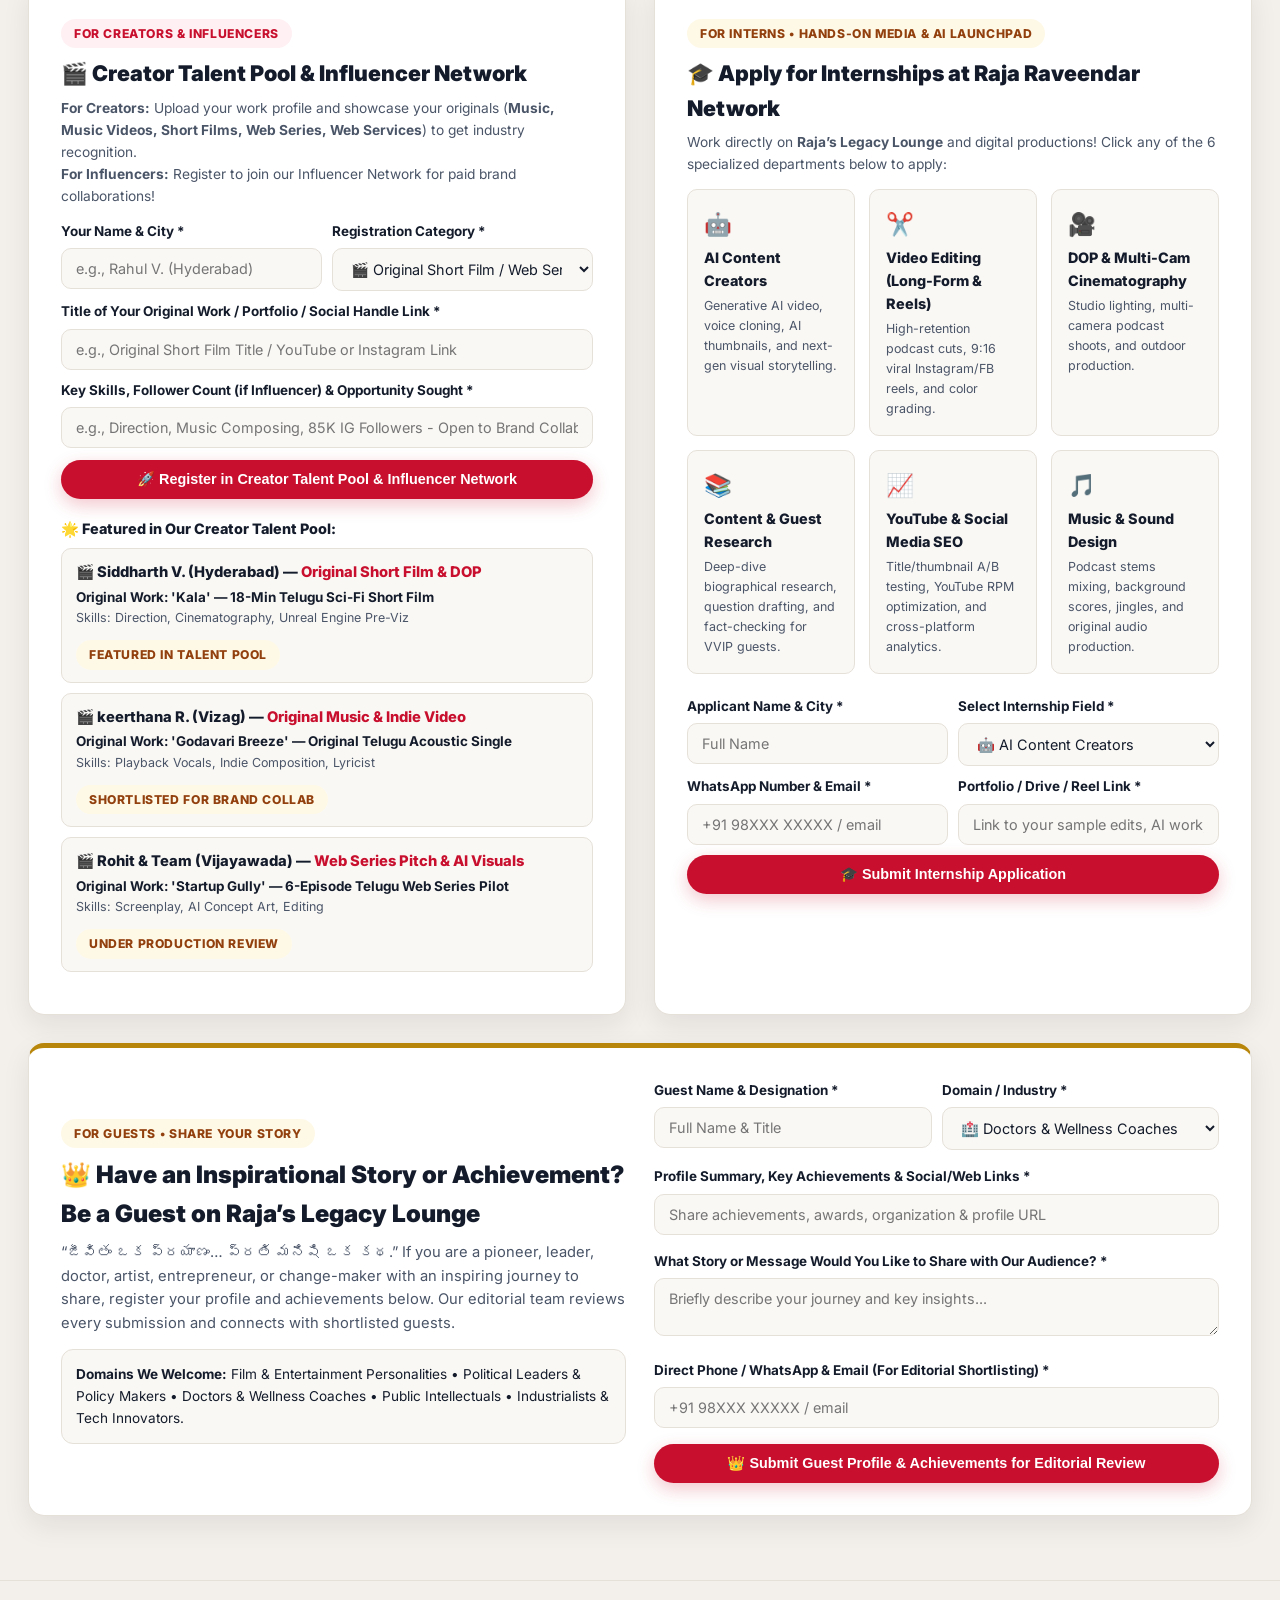
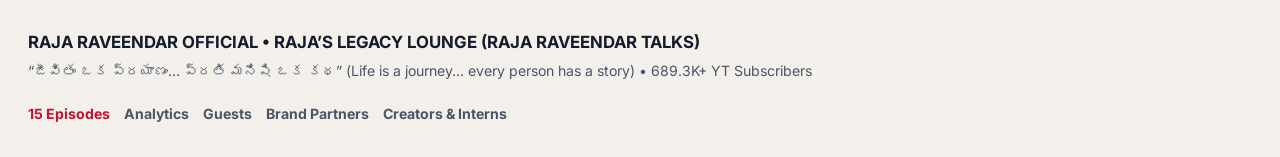
==== commit 5472c50b: "Admin CMS Auto-Deploy Update" ====
--- a/index.html
+++ b/index.html
@@ -30,6 +30,7 @@
     <ul class="nav-links">
       <li><a href="#catalog-section" data-i18n="navCatalog">Podcasts</a></li>
       <li><a href="#guests-section" data-i18n="navGuests">Our Guests</a></li>
+      <li><a href="#sponsors-section" data-i18n="navSponsors">Brand Partners</a></li>
       <li><a href="#network-section" data-i18n="navNetwork">Contact</a></li>
     </ul>
 
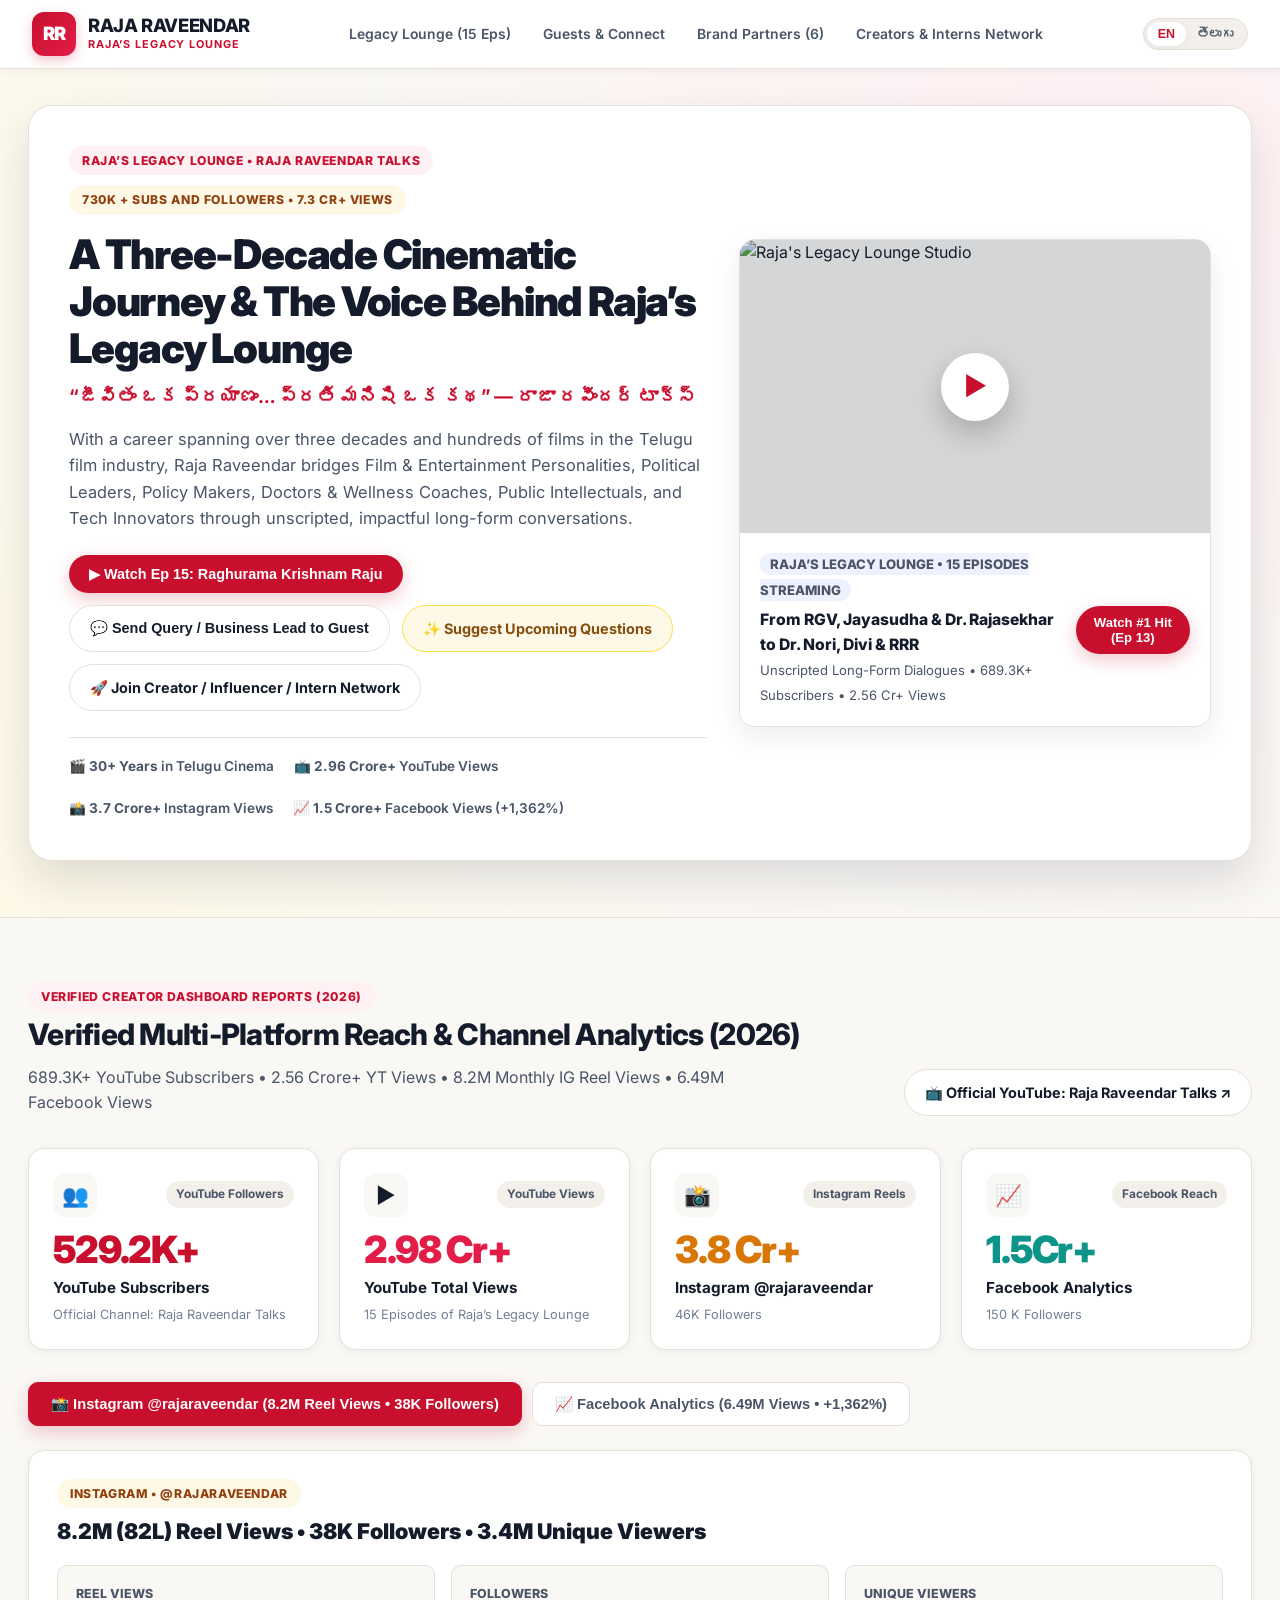
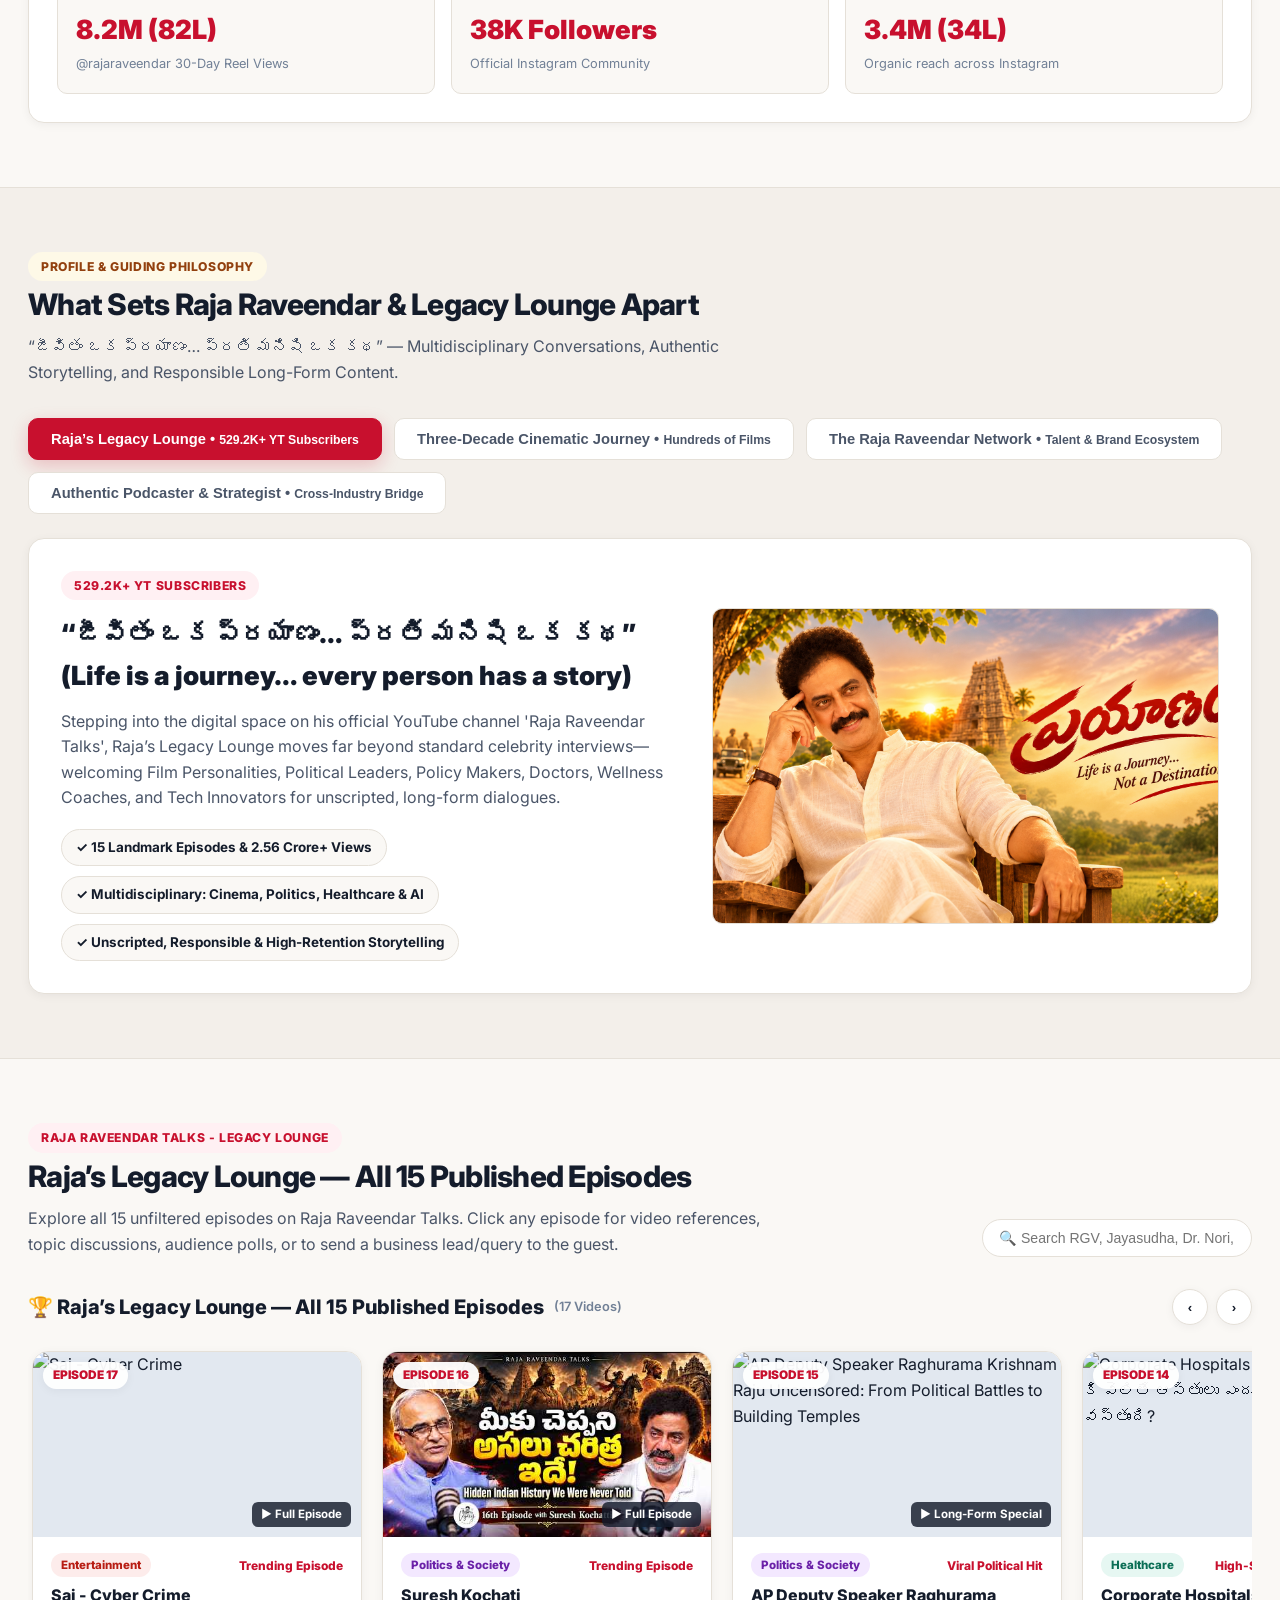
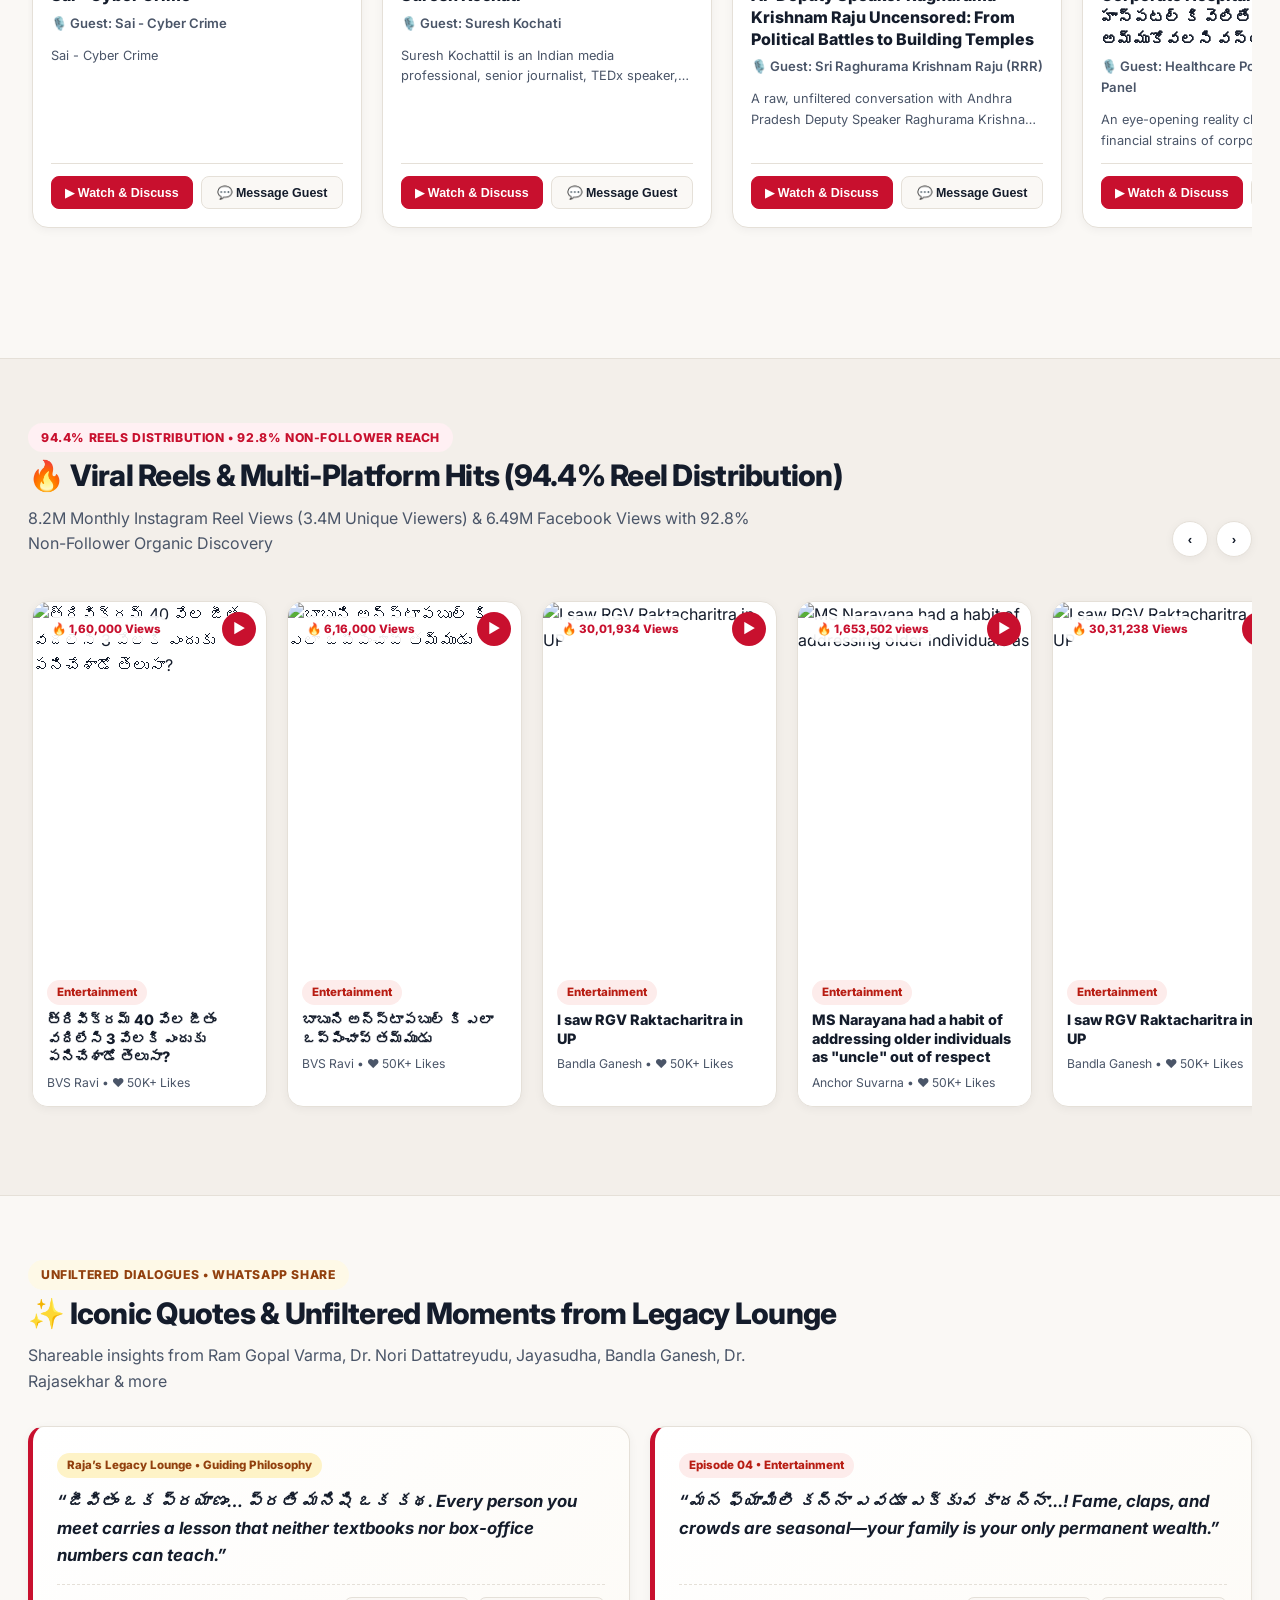
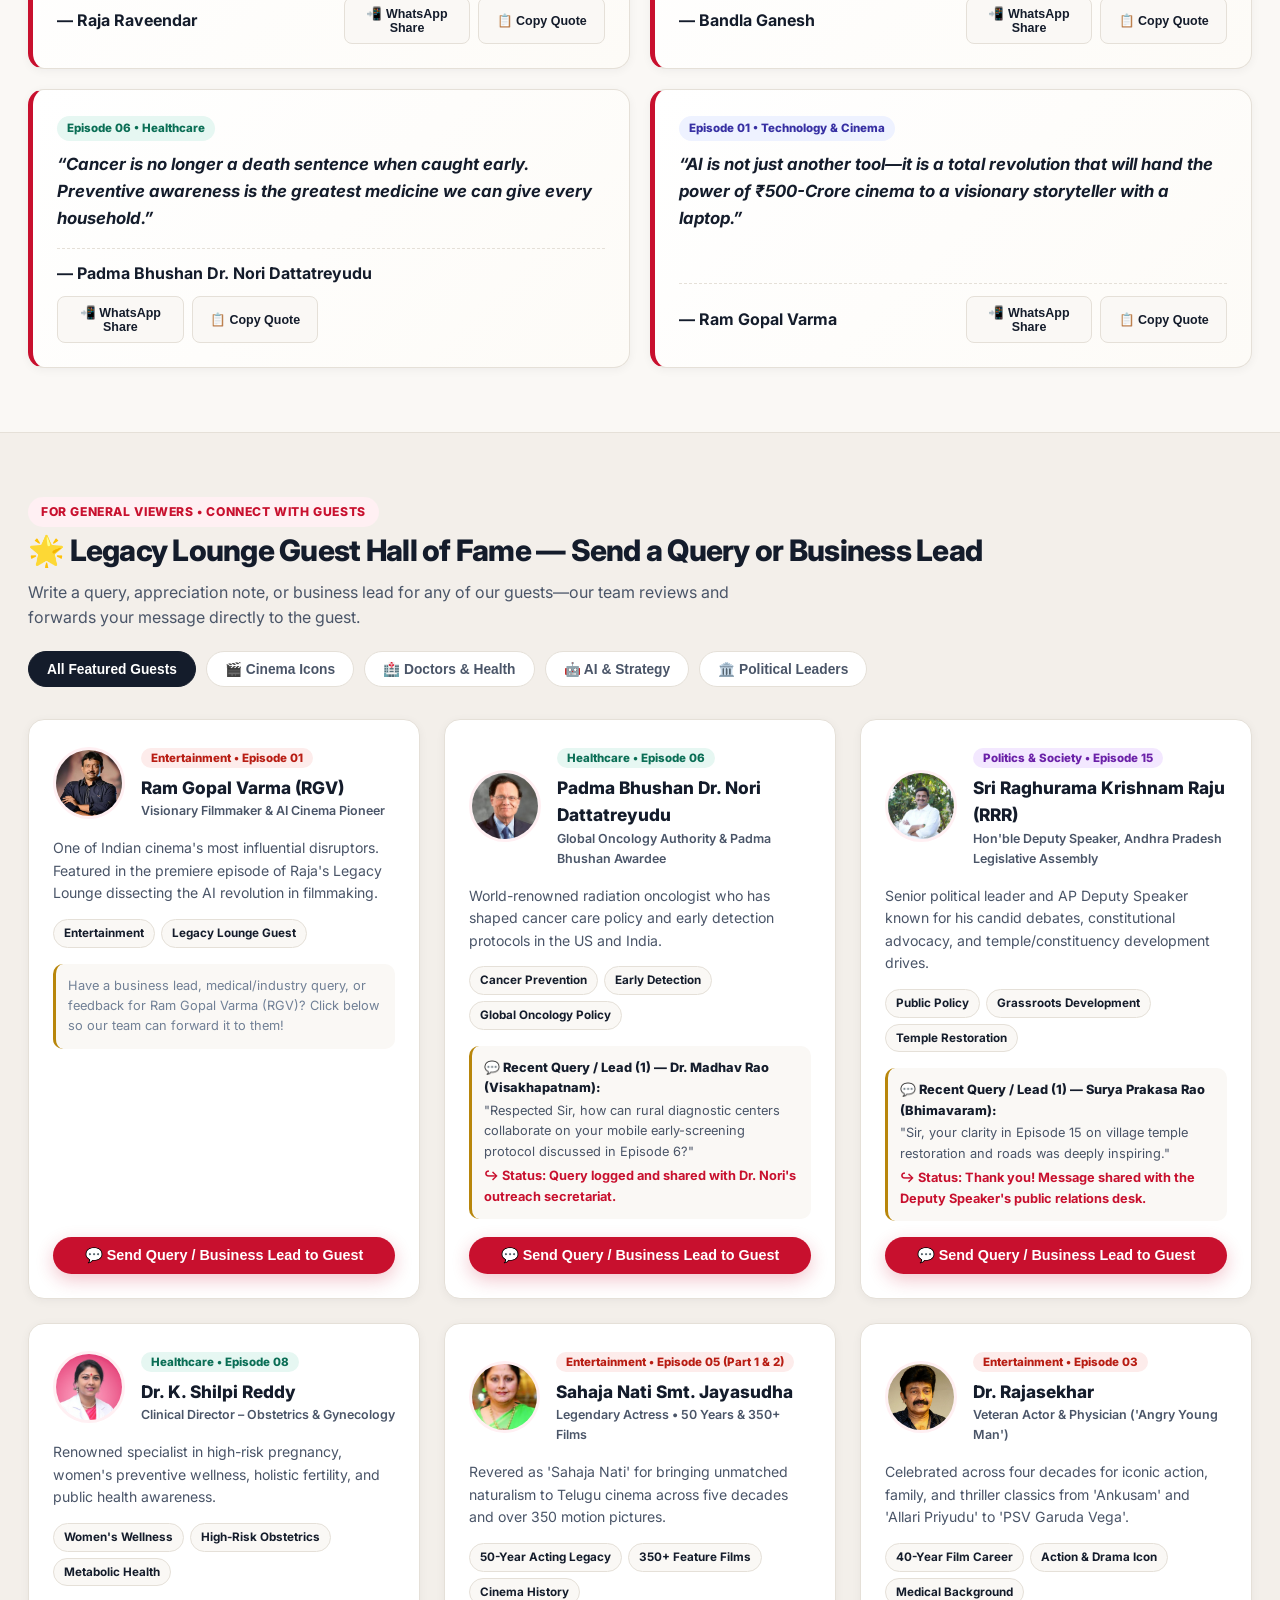
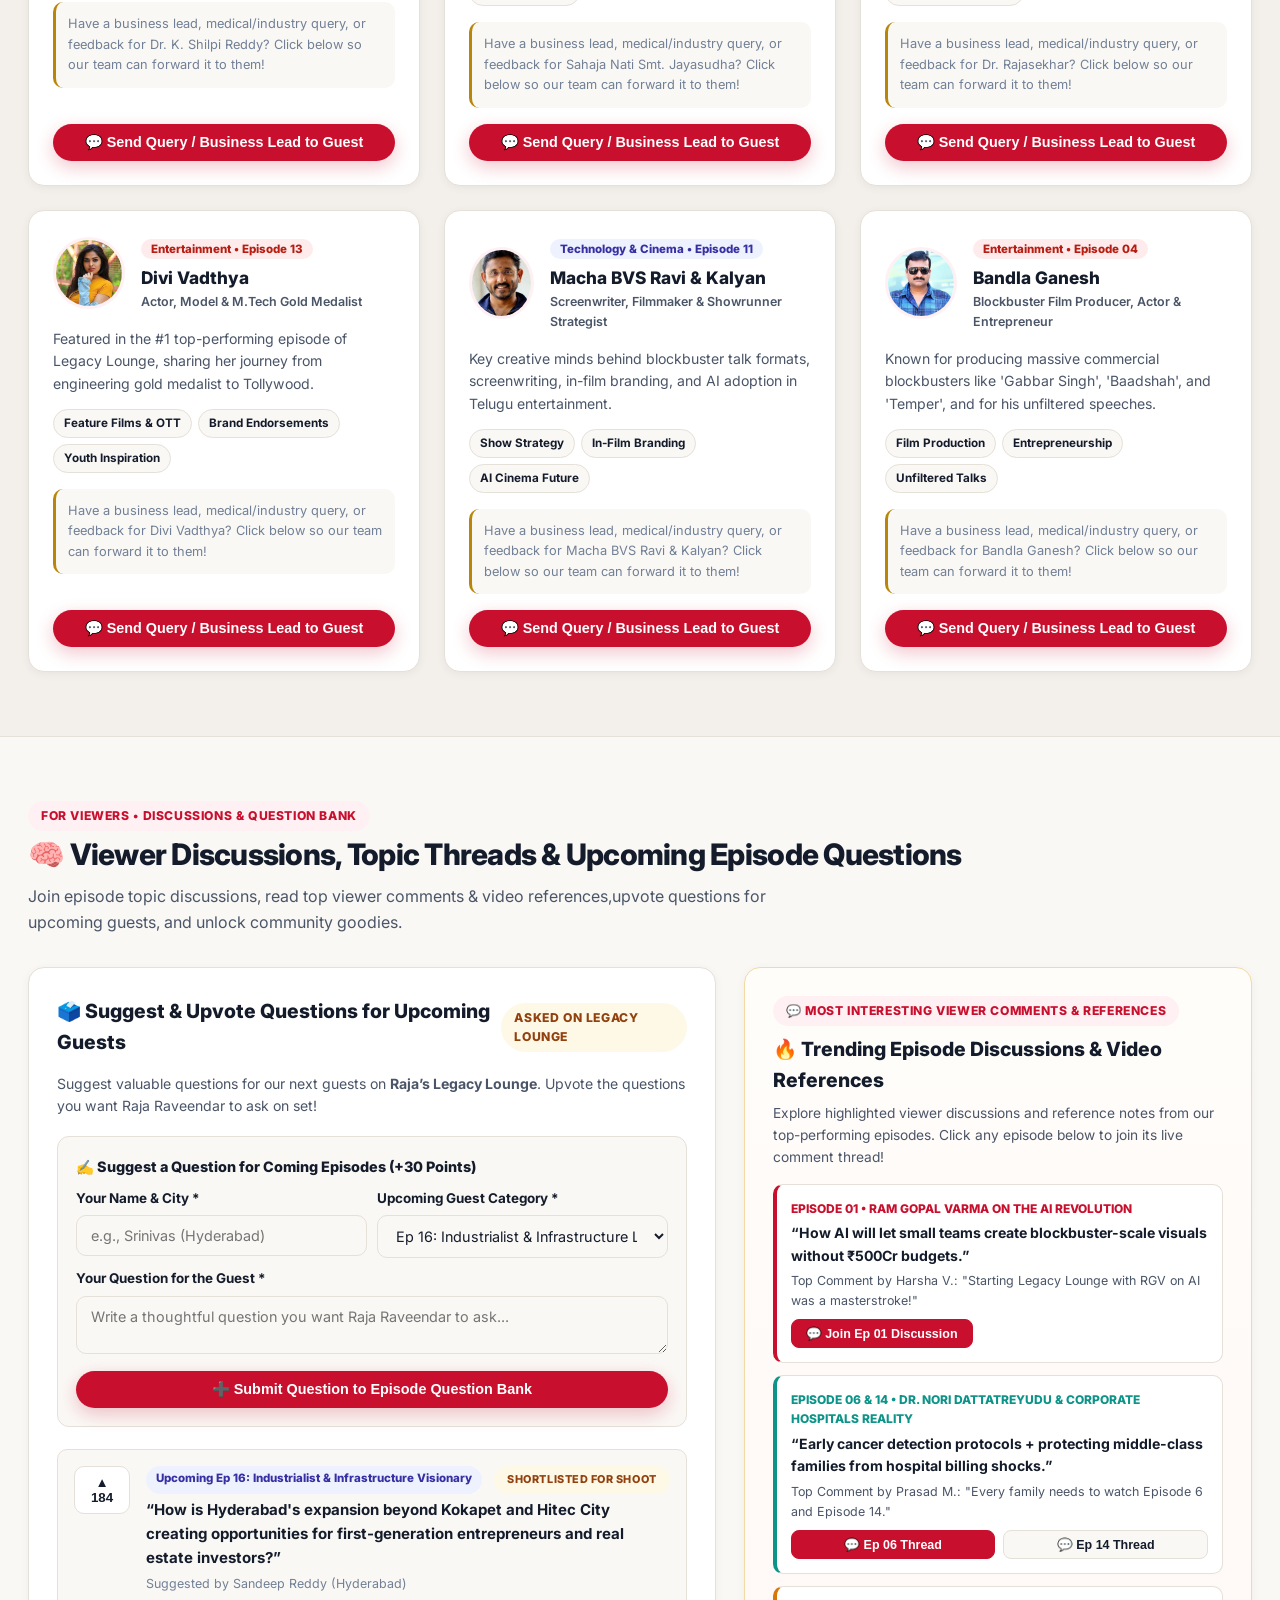
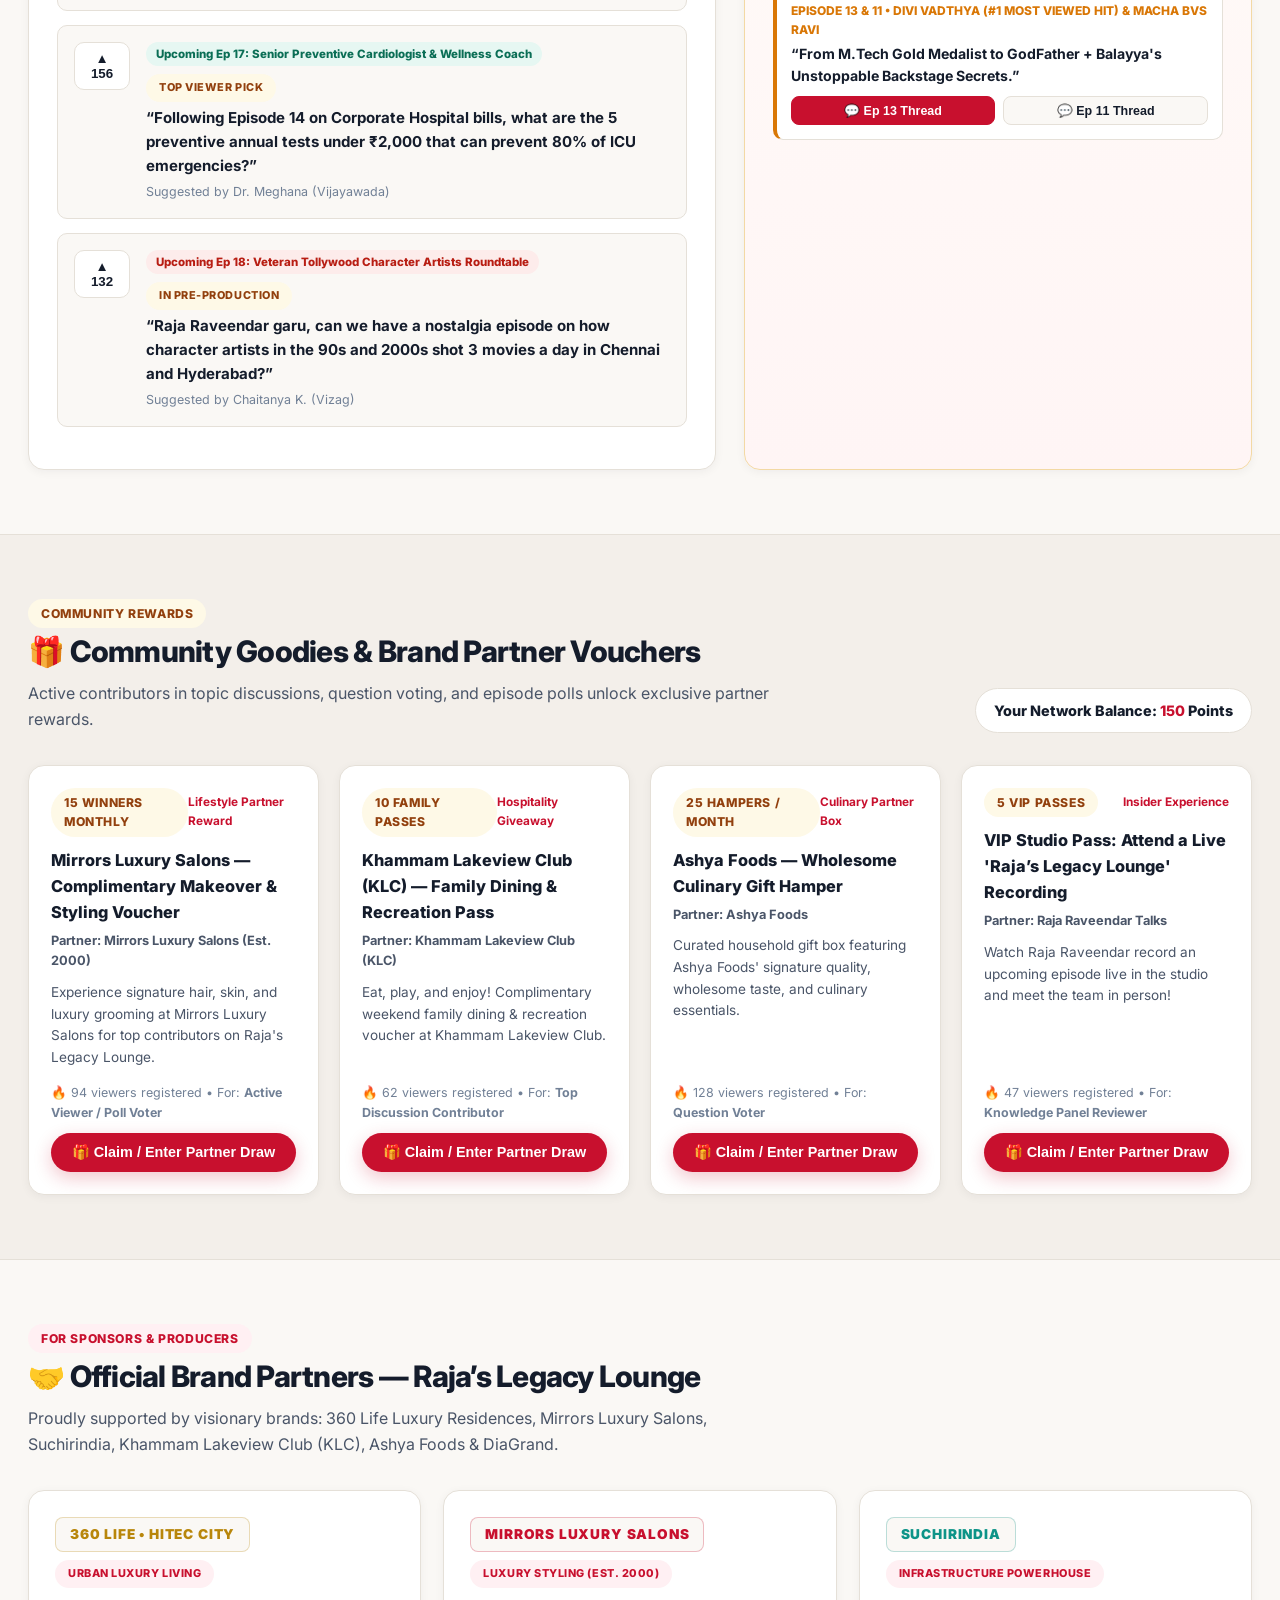
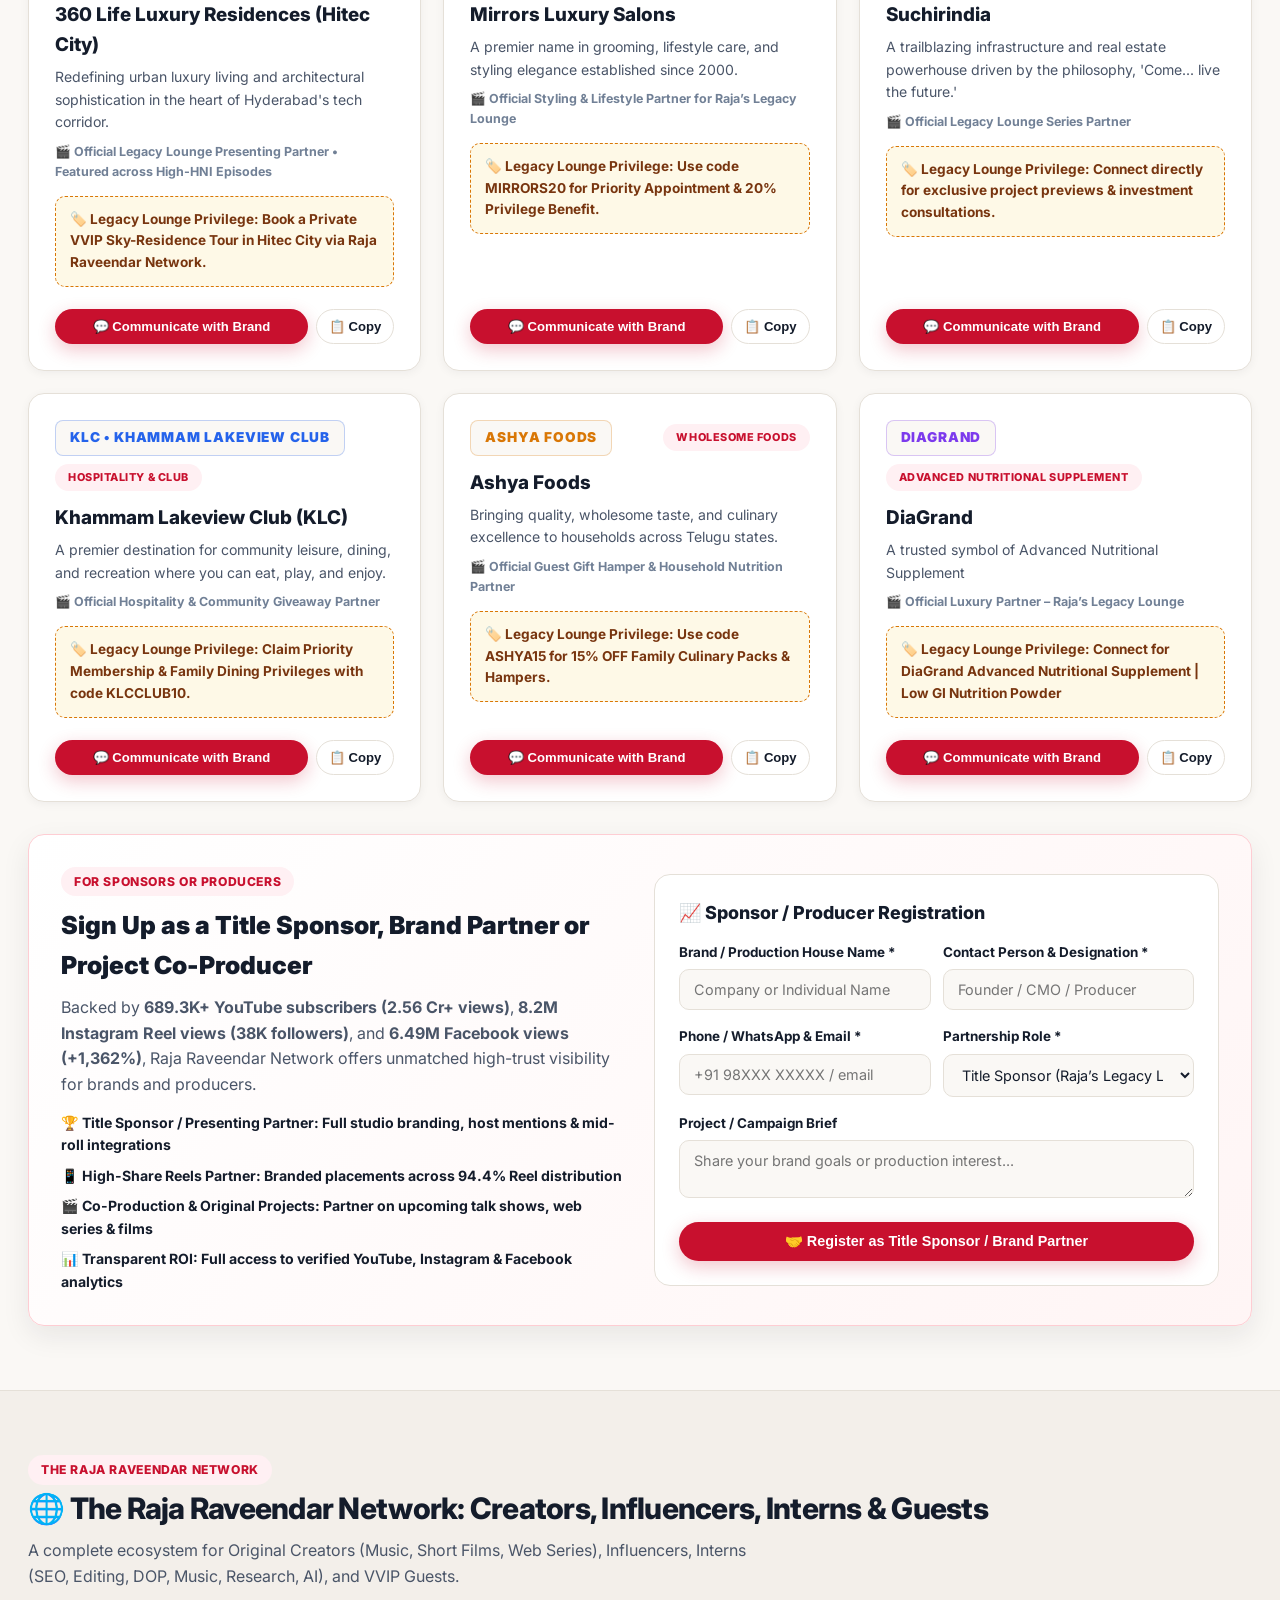
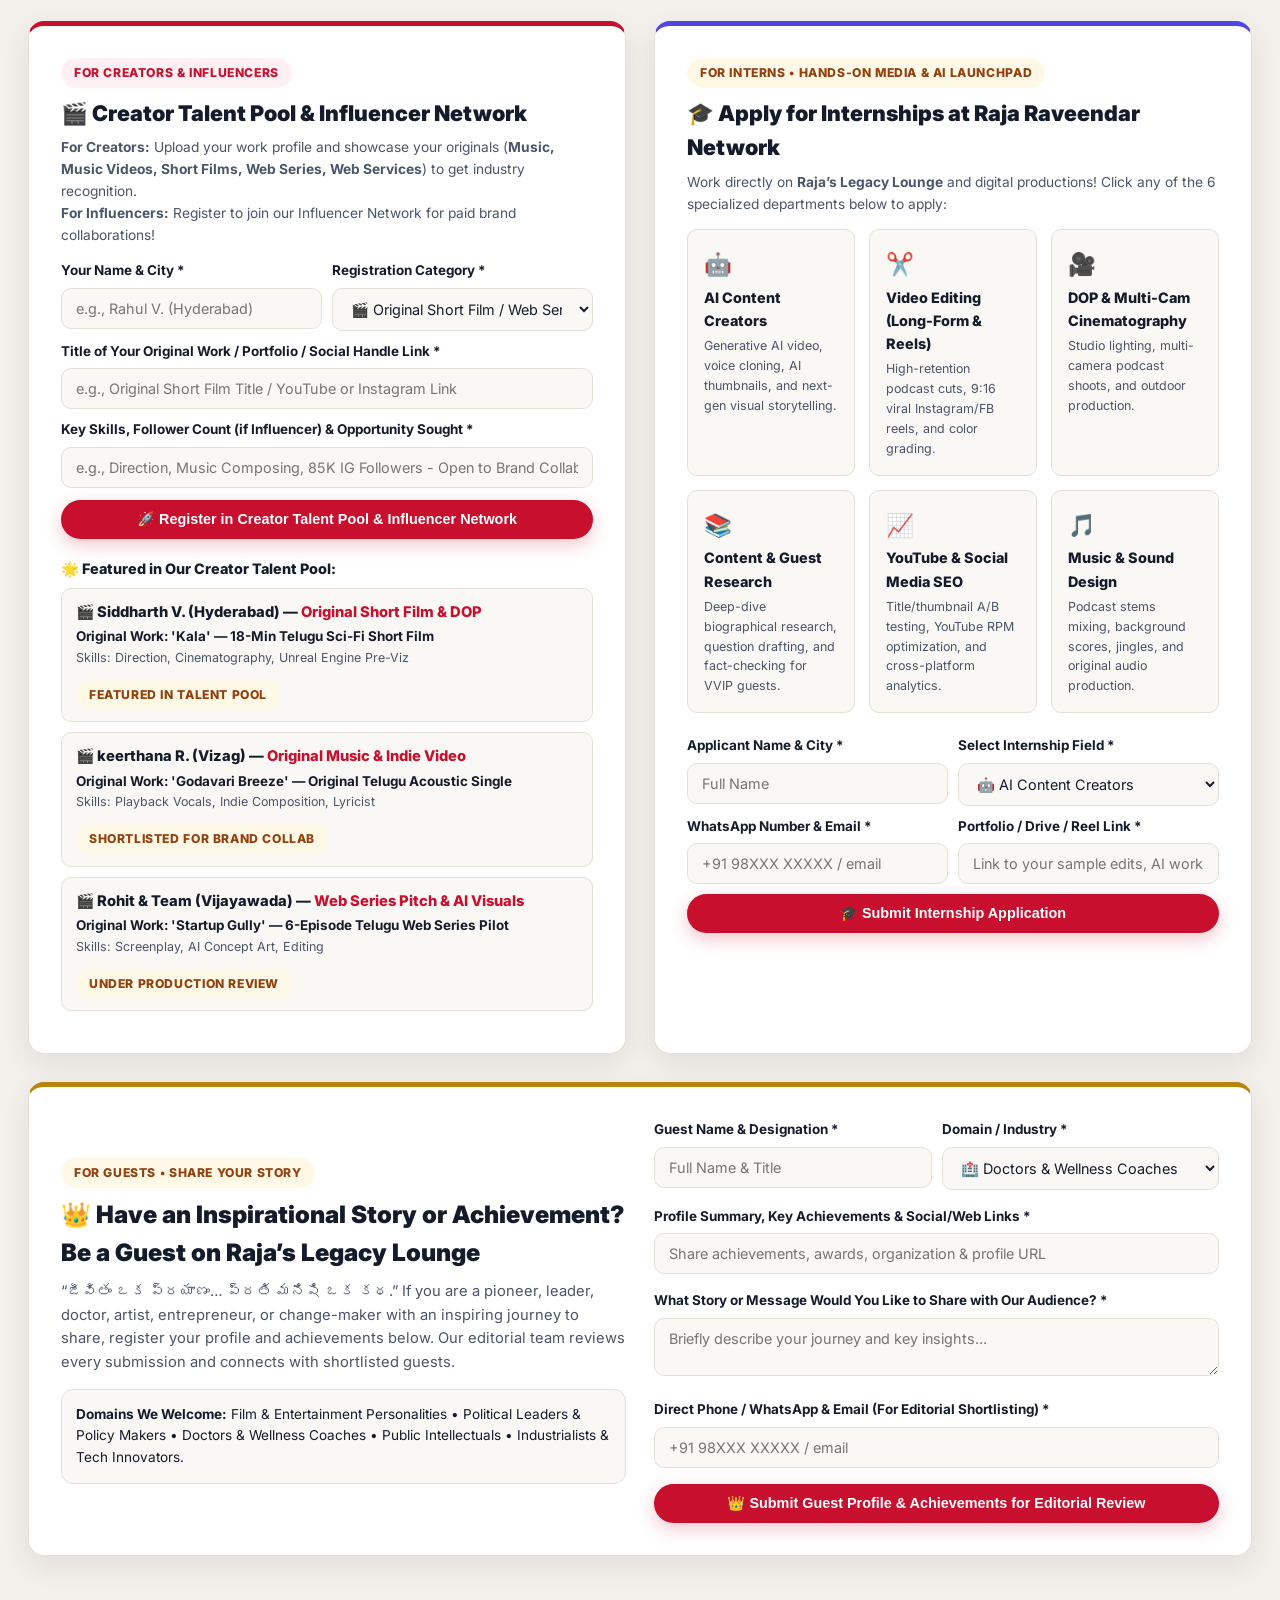
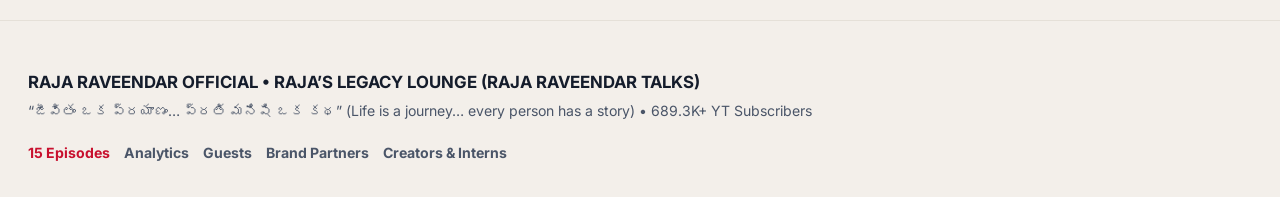
==== commit 62c88fd8: "Admin CMS Auto-Deploy Update" ====
--- a/index.html
+++ b/index.html
@@ -50,7 +50,7 @@
         <div class="hero-content">
           <div class="hero-badge-row">
             <span class="pill-badge pill-crimson" data-i18n="heroTag">RAJA’S LEGACY LOUNGE • RAJA RAVEENDAR TALKS</span>
-            <span class="pill-badge pill-gold">689.3K+ YT SUBS • 2.56 CR+ VIEWS</span>
+            <span class="pill-badge pill-gold">730K + SUBS and FOLLOWERS • 7.3 CR+ VIEWS</span>
           </div>
 
           <h2 data-i18n="heroTitle">A Three-Decade Cinematic Journey & The Voice Behind Raja’s Legacy Lounge</h2>
@@ -80,9 +80,9 @@
 
           <div class="hero-mini-meta">
             <span>🎬 <strong>30+ Years</strong> in Telugu Cinema</span>
-            <span>📺 <strong>2.56 Crore+</strong> YouTube Views</span>
-            <span>📸 <strong>8.2M</strong> Monthly IG Reel Views</span>
-            <span>📈 <strong>6.49M</strong> Facebook Views (+1,362%)</span>
+            <span>📺 <strong>2.96 Crore+</strong> YouTube Views</span>
+            <span>📸 <strong>3.7 Crore+</strong> Instagram Views</span>
+            <span>📈 <strong>1.5 Crore+</strong> Facebook Views (+1,362%)</span>
           </div>
         </div>
 
@@ -141,7 +141,8 @@
         <div>
           <span class="pill-badge pill-gold" data-i18n="personaBadge">PROFILE & GUIDING PHILOSOPHY</span>
           <h2 data-i18n="personaTitle">What Sets Raja Raveendar & Legacy Lounge Apart</h2>
-          <p data-i18n="personaSub">“జీవితం ఒక ప్రయాణం… ప్రతి మనిషి ఒక కథ” — Multidisciplinary Conversations, Authentic Storytelling, and
+          <p data-i18n="personaSub">“జీవితం ఒక ప్రయాణం… ప్రతి మనిషి ఒక కథ” — Multidisciplinary Conversations, Authentic
+            Storytelling, and
             Responsible Long-Form Content.</p>
         </div>
       </div>
@@ -176,7 +177,8 @@
     <div class="container">
       <div class="section-header">
         <div>
-          <span class="pill-badge pill-crimson" data-i18n="reelsBadge">94.4% REELS DISTRIBUTION • 92.8% NON-FOLLOWER REACH</span>
+          <span class="pill-badge pill-crimson" data-i18n="reelsBadge">94.4% REELS DISTRIBUTION • 92.8% NON-FOLLOWER
+            REACH</span>
           <h2 data-i18n="reelsTitle">🔥 Viral Reels & Multi-Platform Hits (94.4% Reel Distribution)</h2>
           <p data-i18n="reelsSub">8.2M Monthly Instagram Reel Views (3.4M Unique Viewers) & 6.49M Facebook Views with
             92.8% Non-Follower Organic Discovery</p>
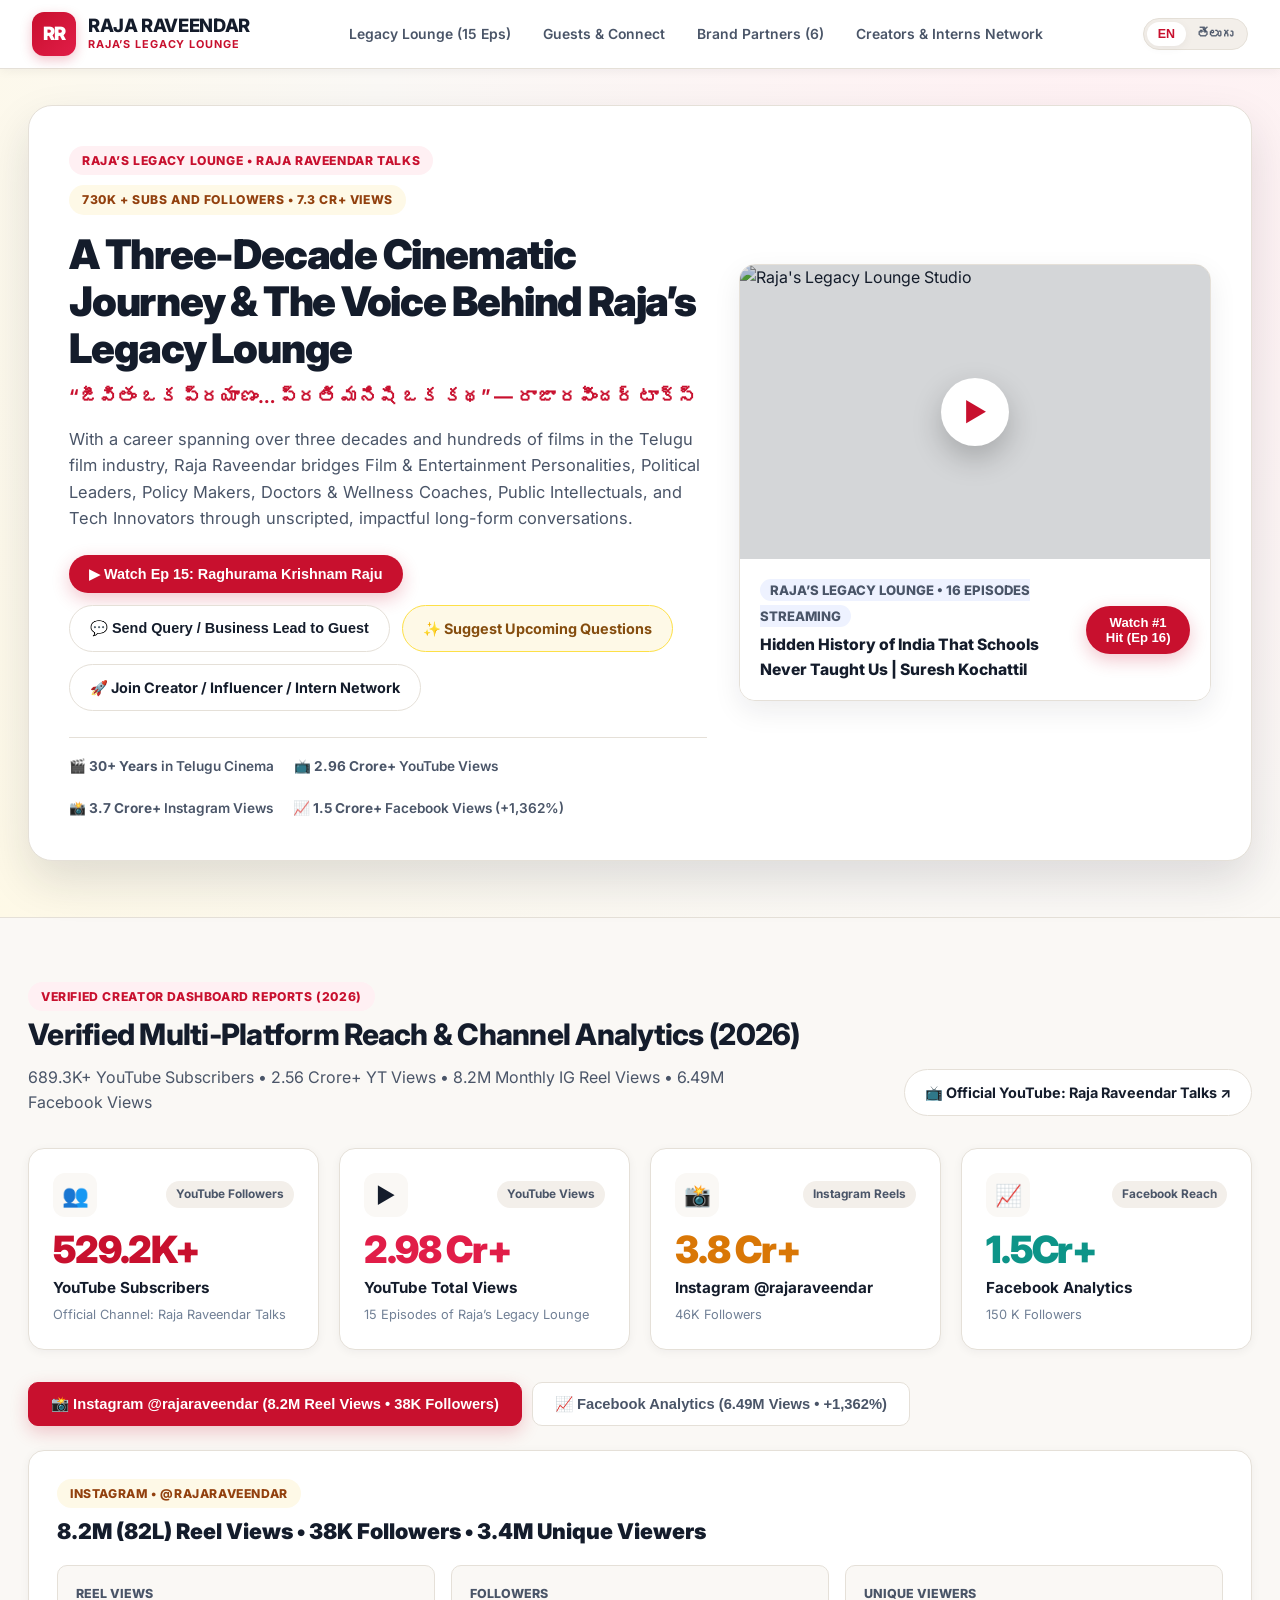
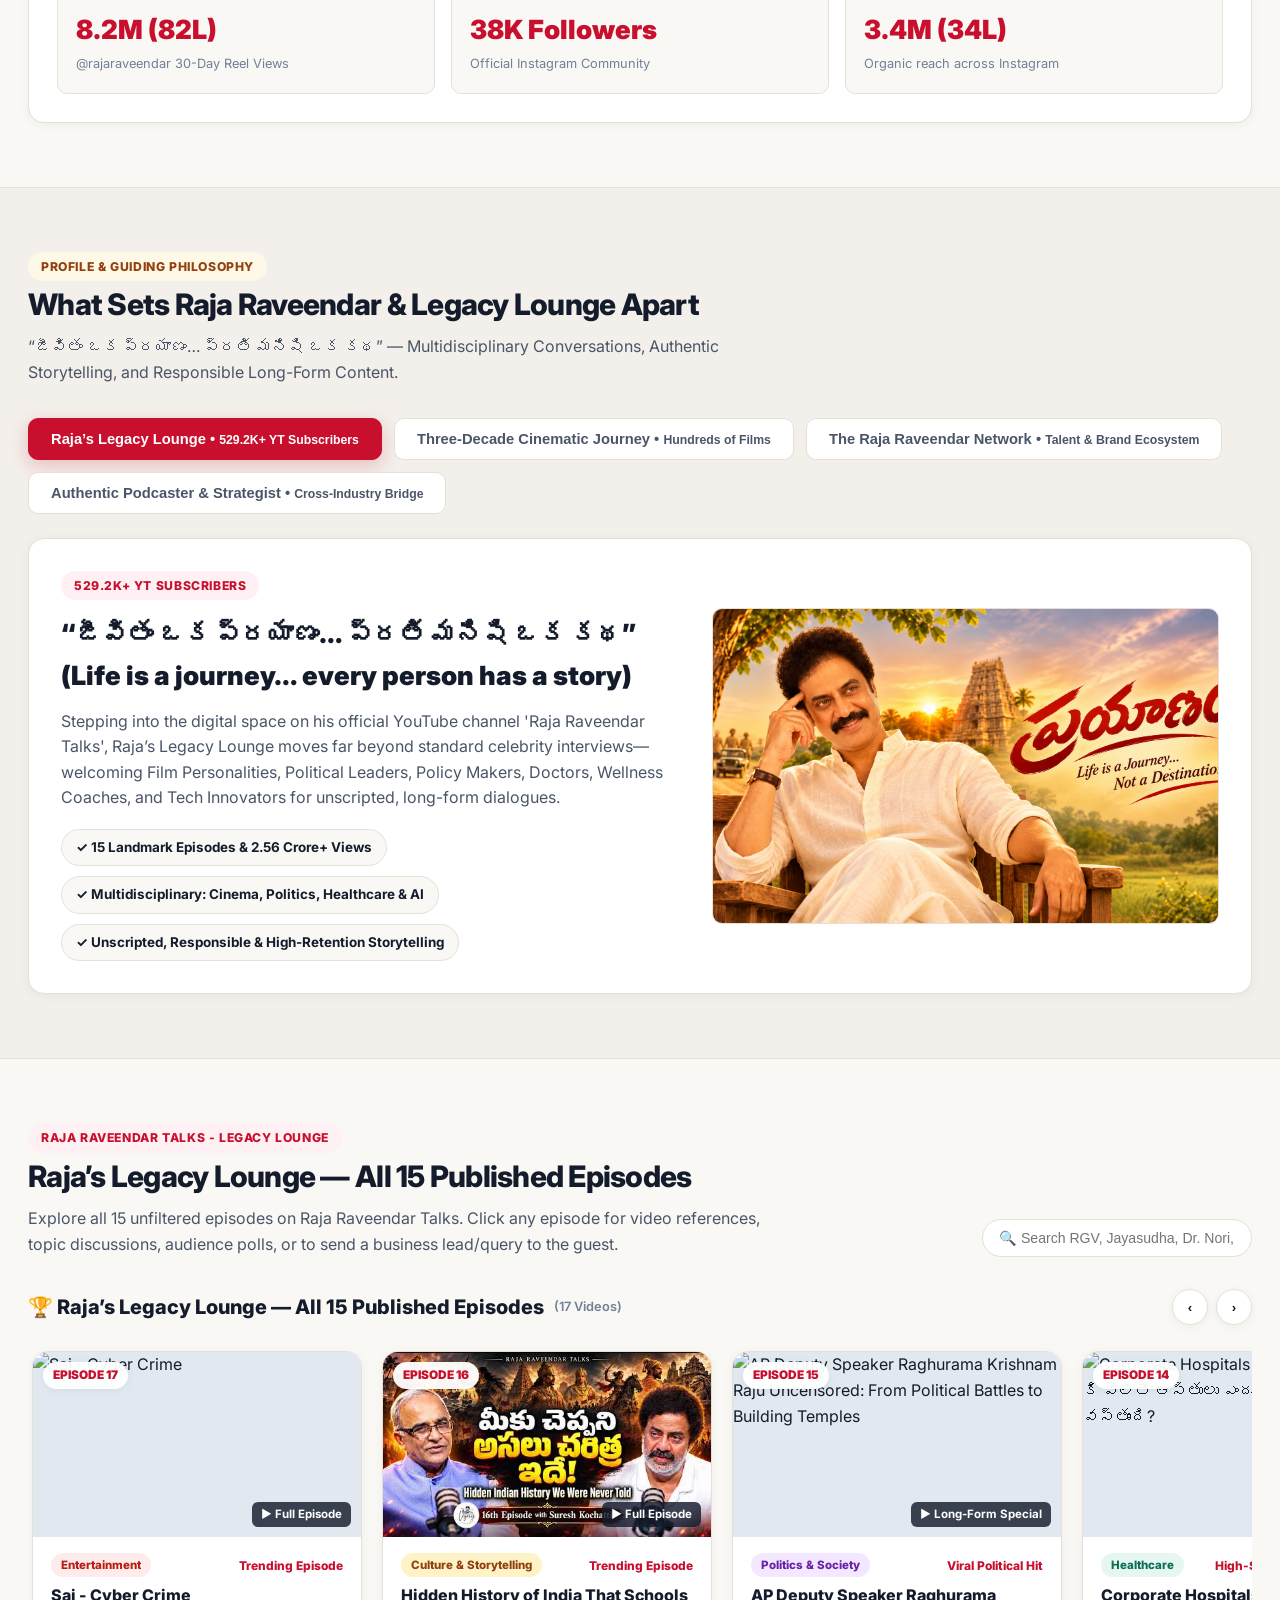
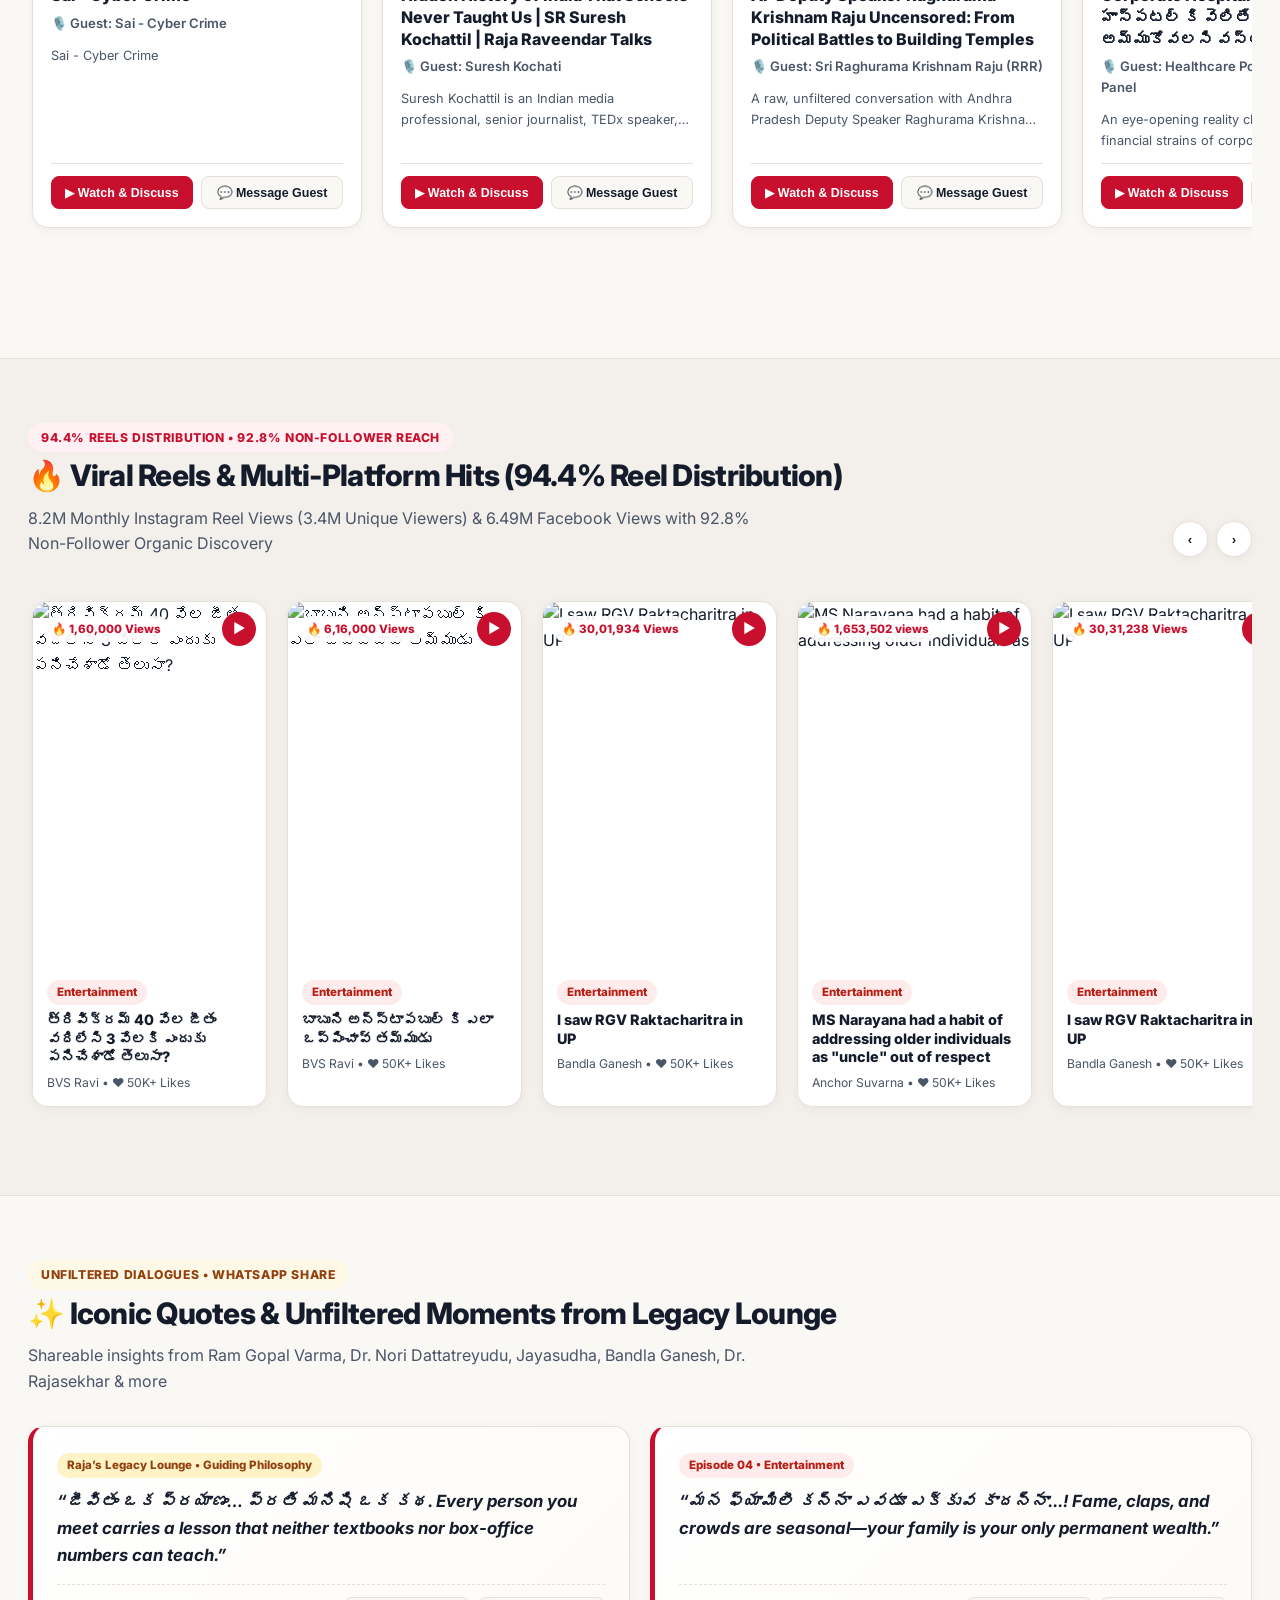
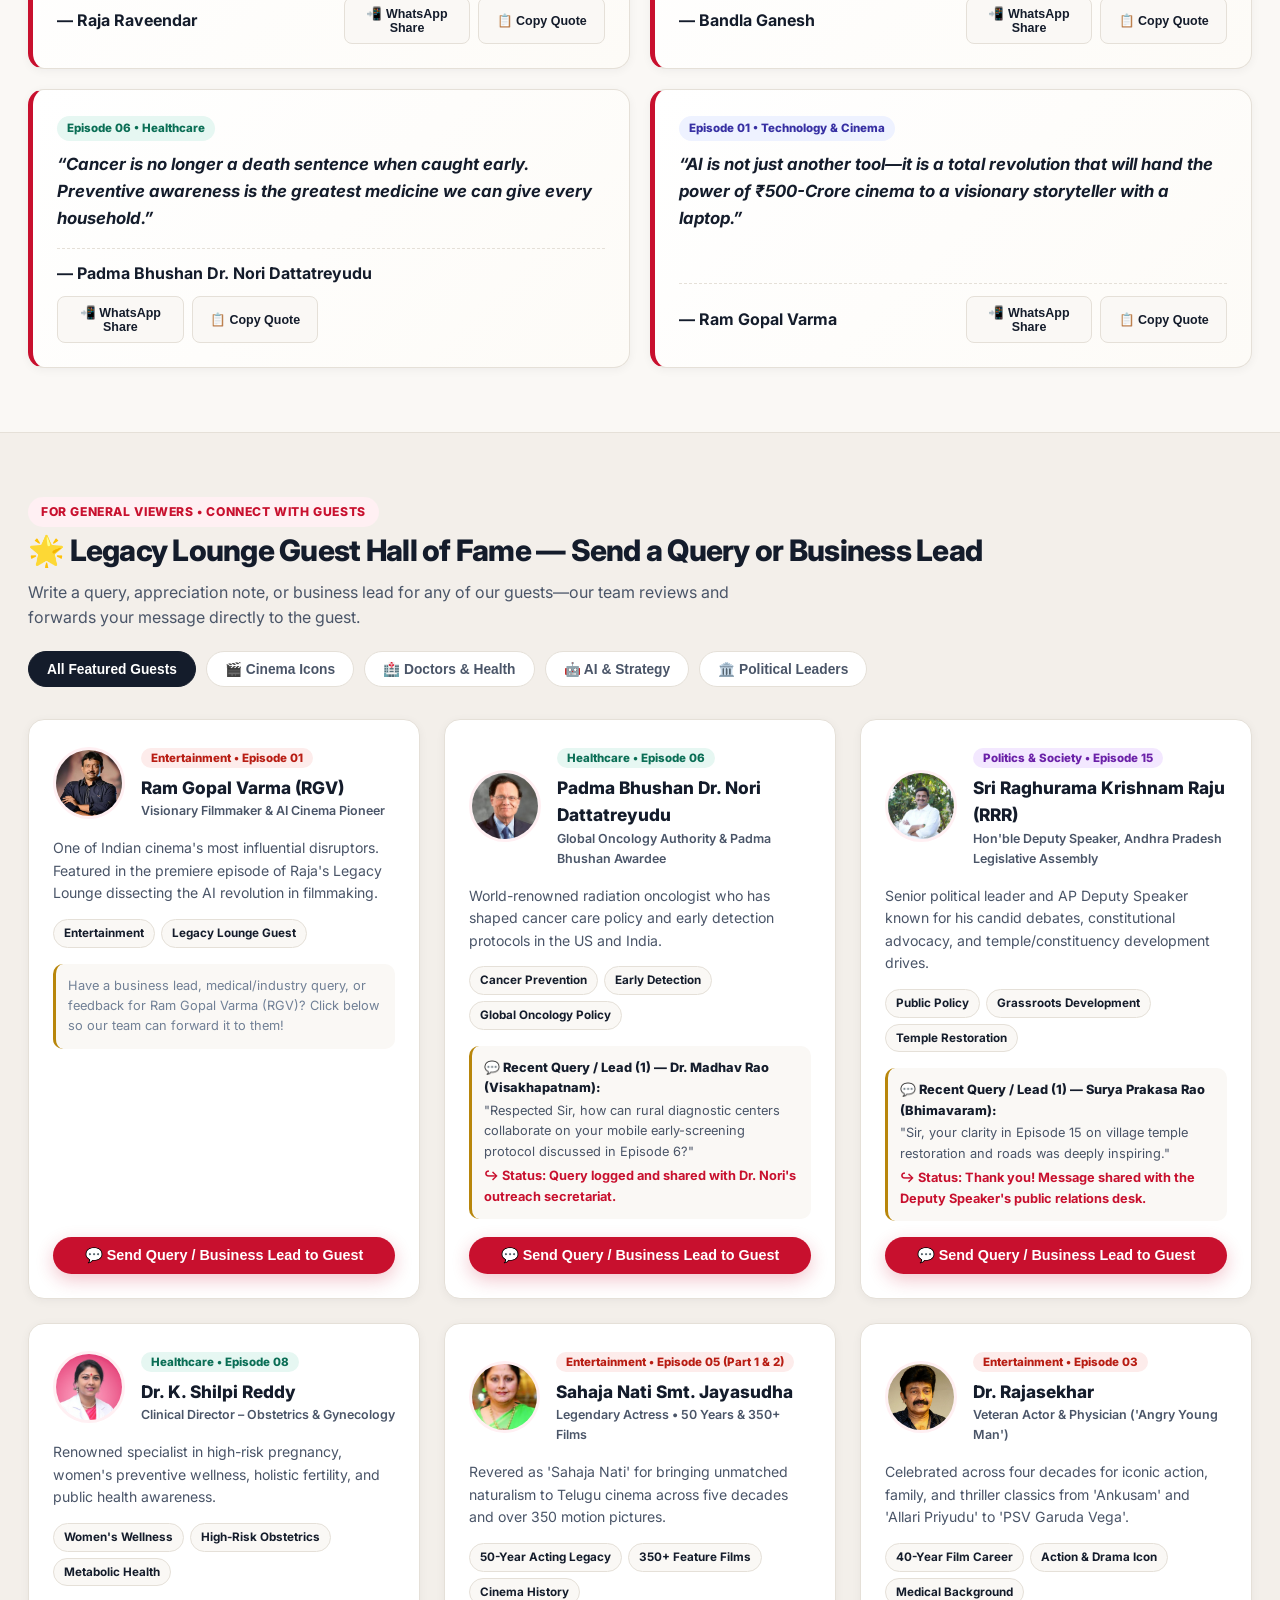
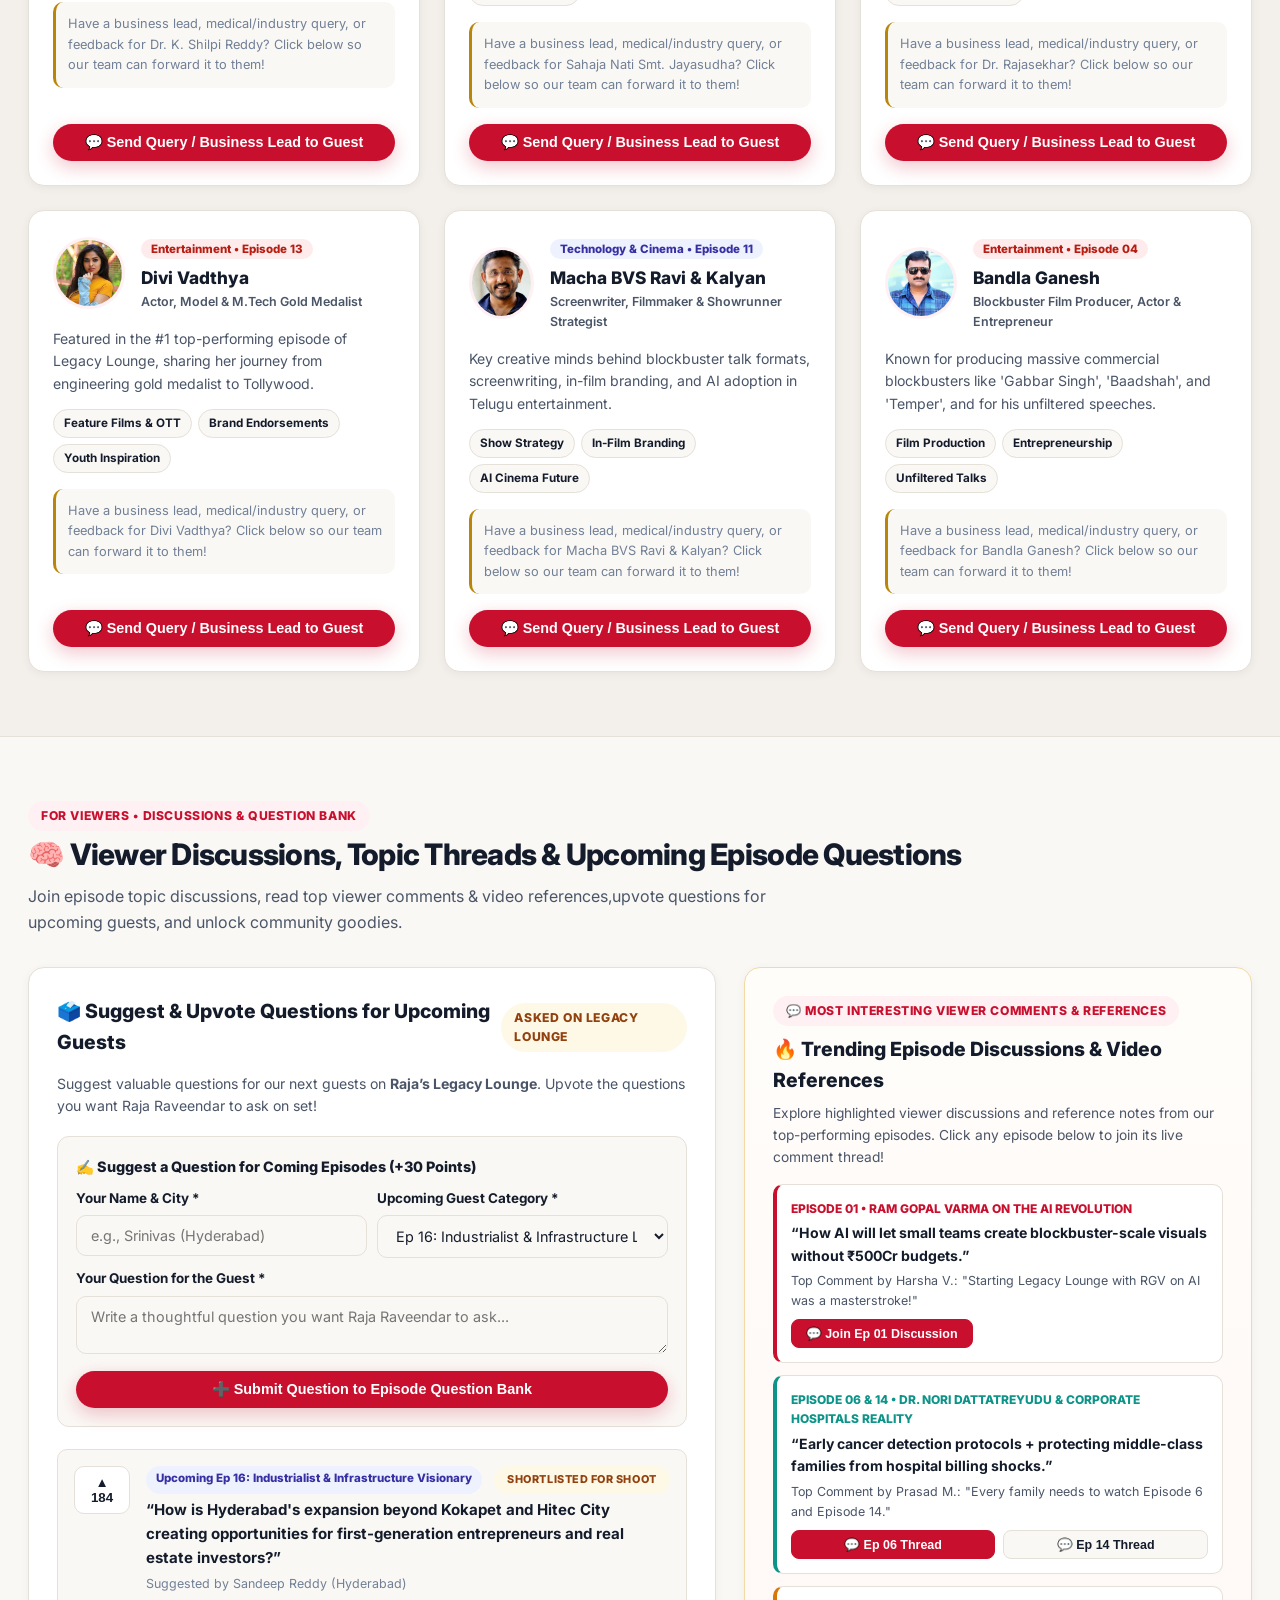
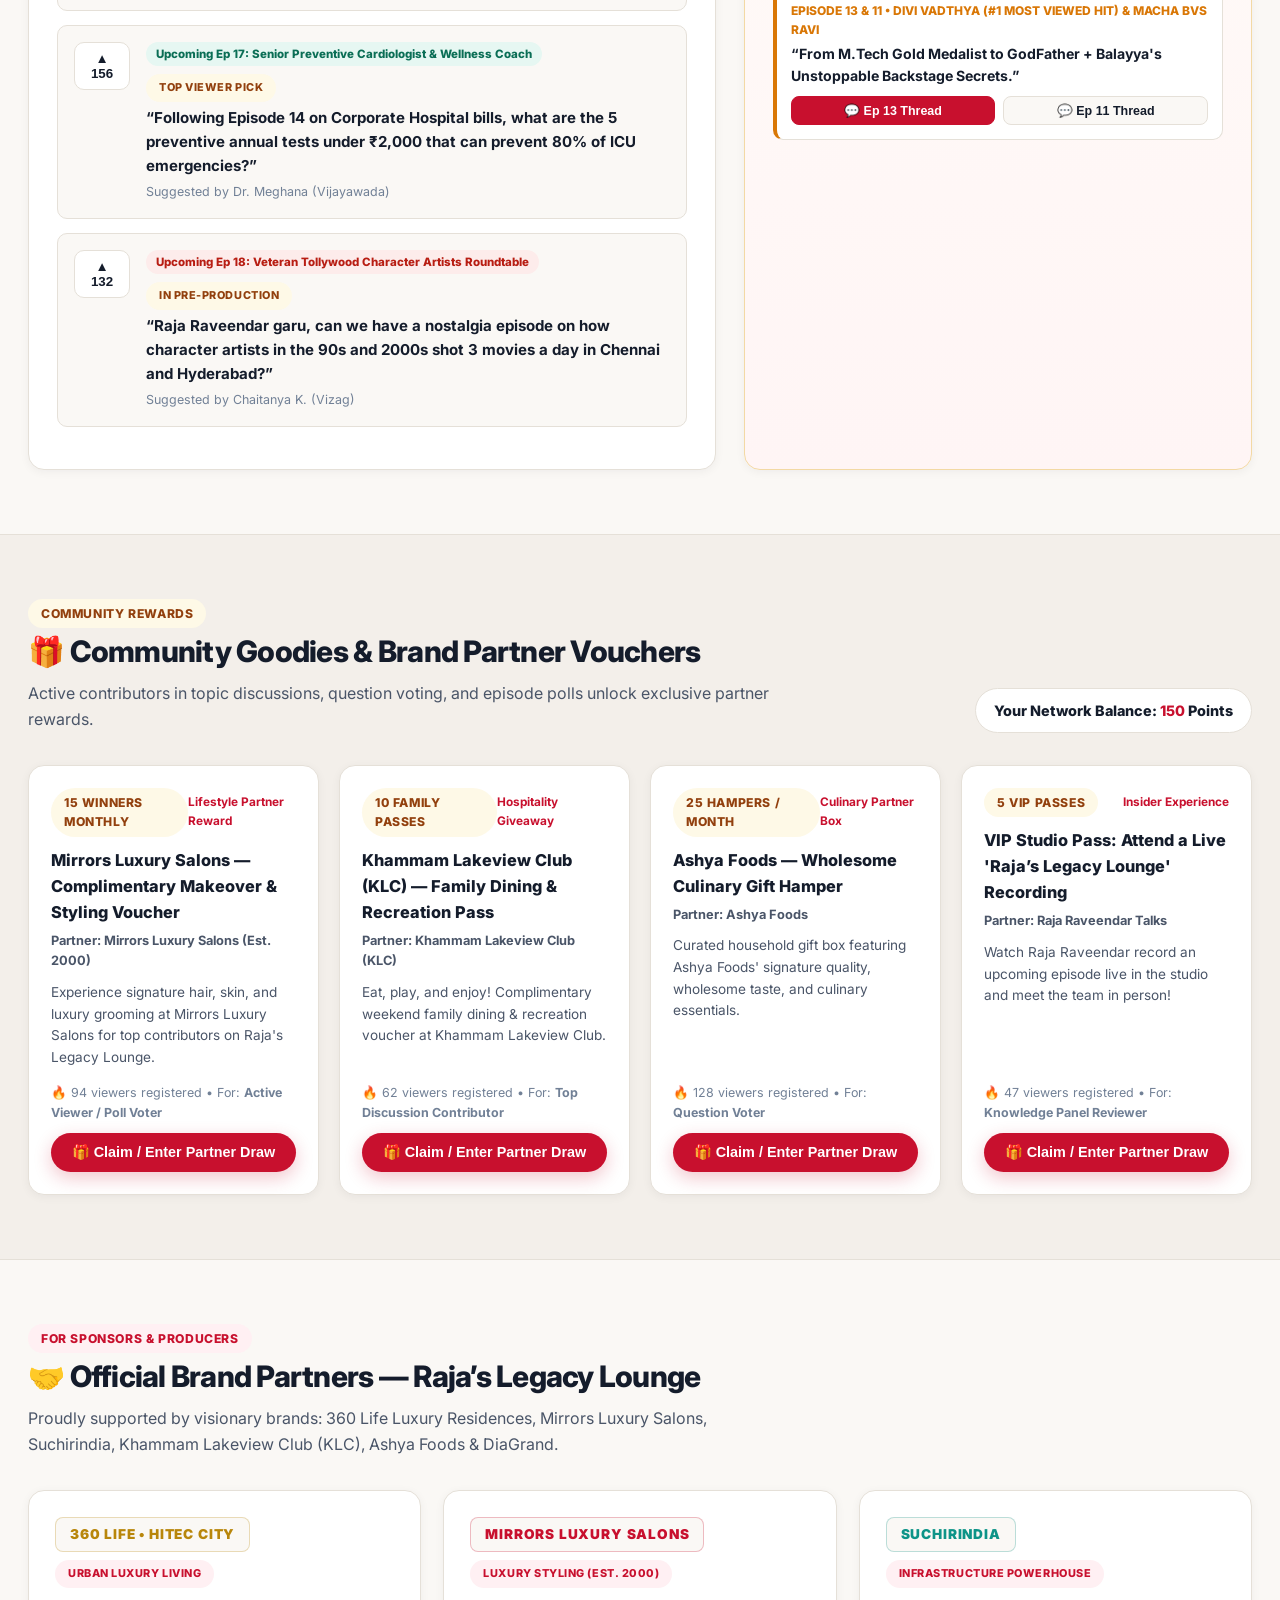
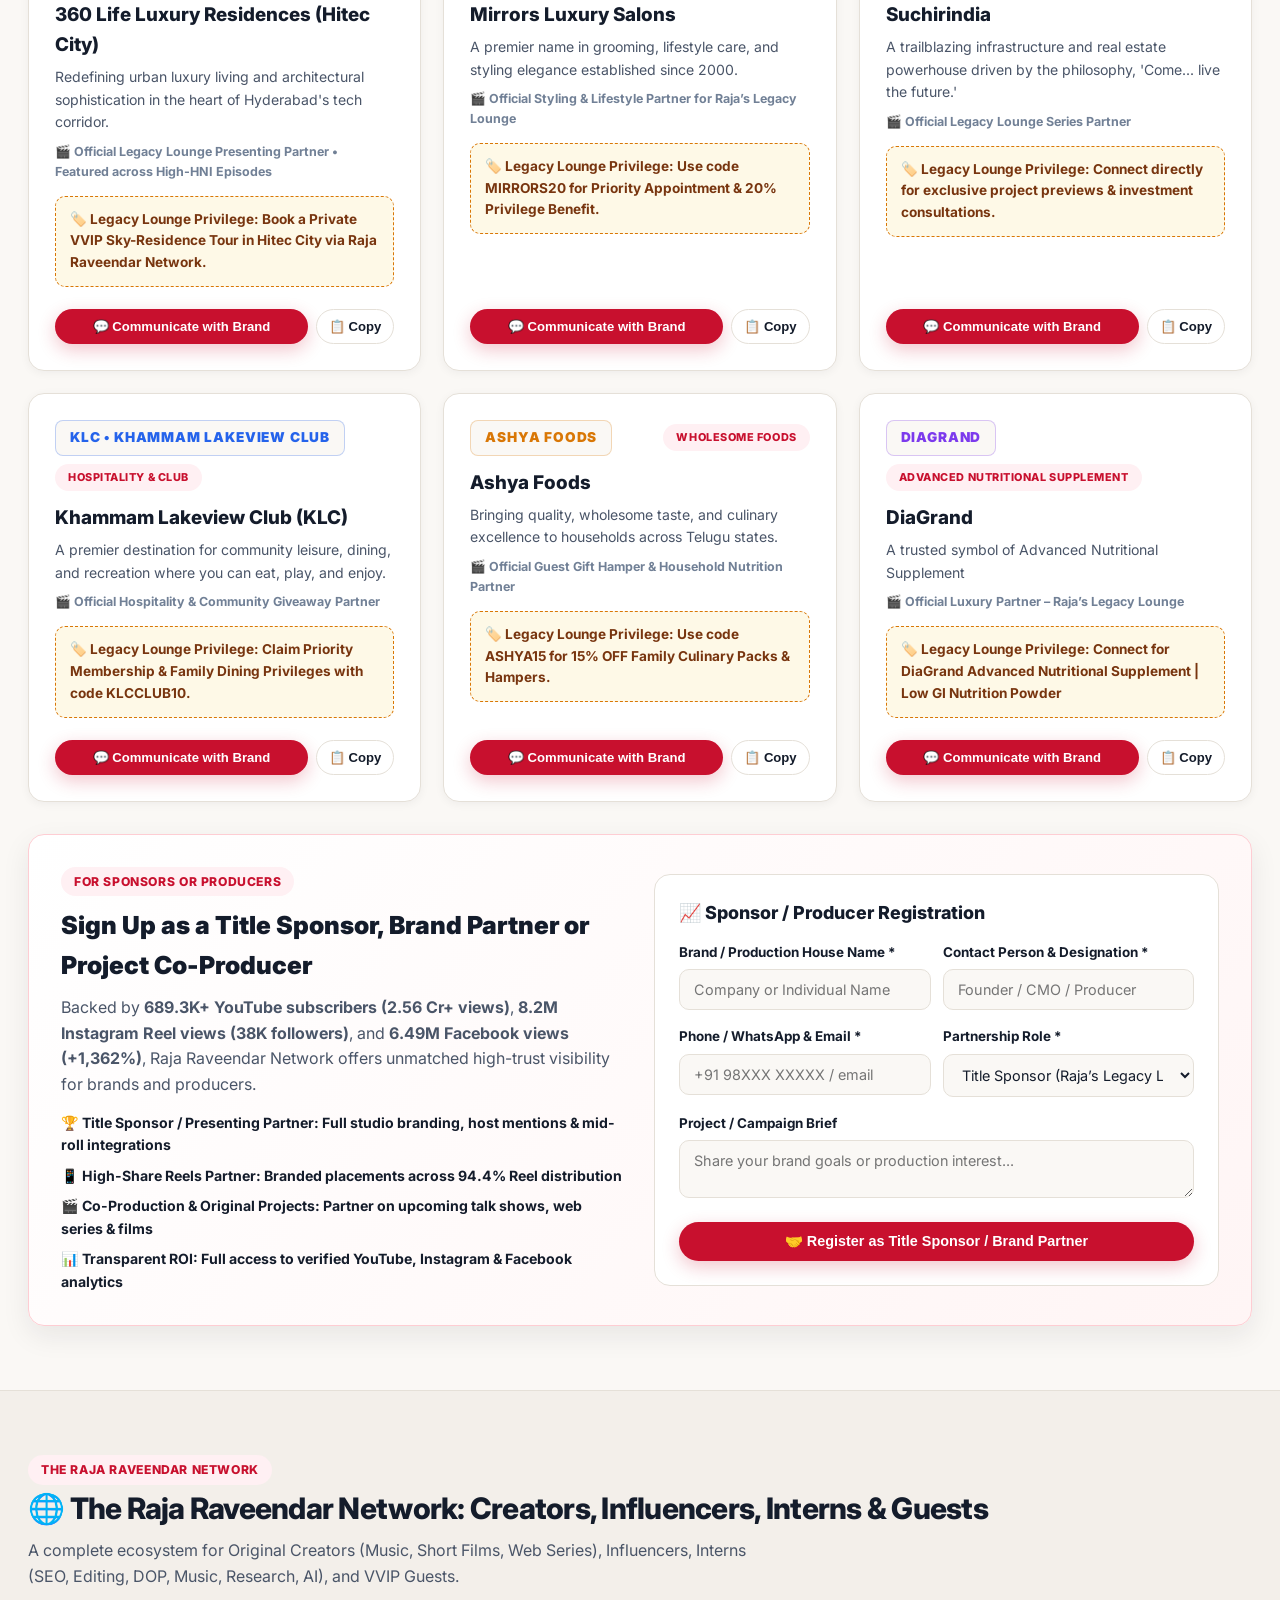
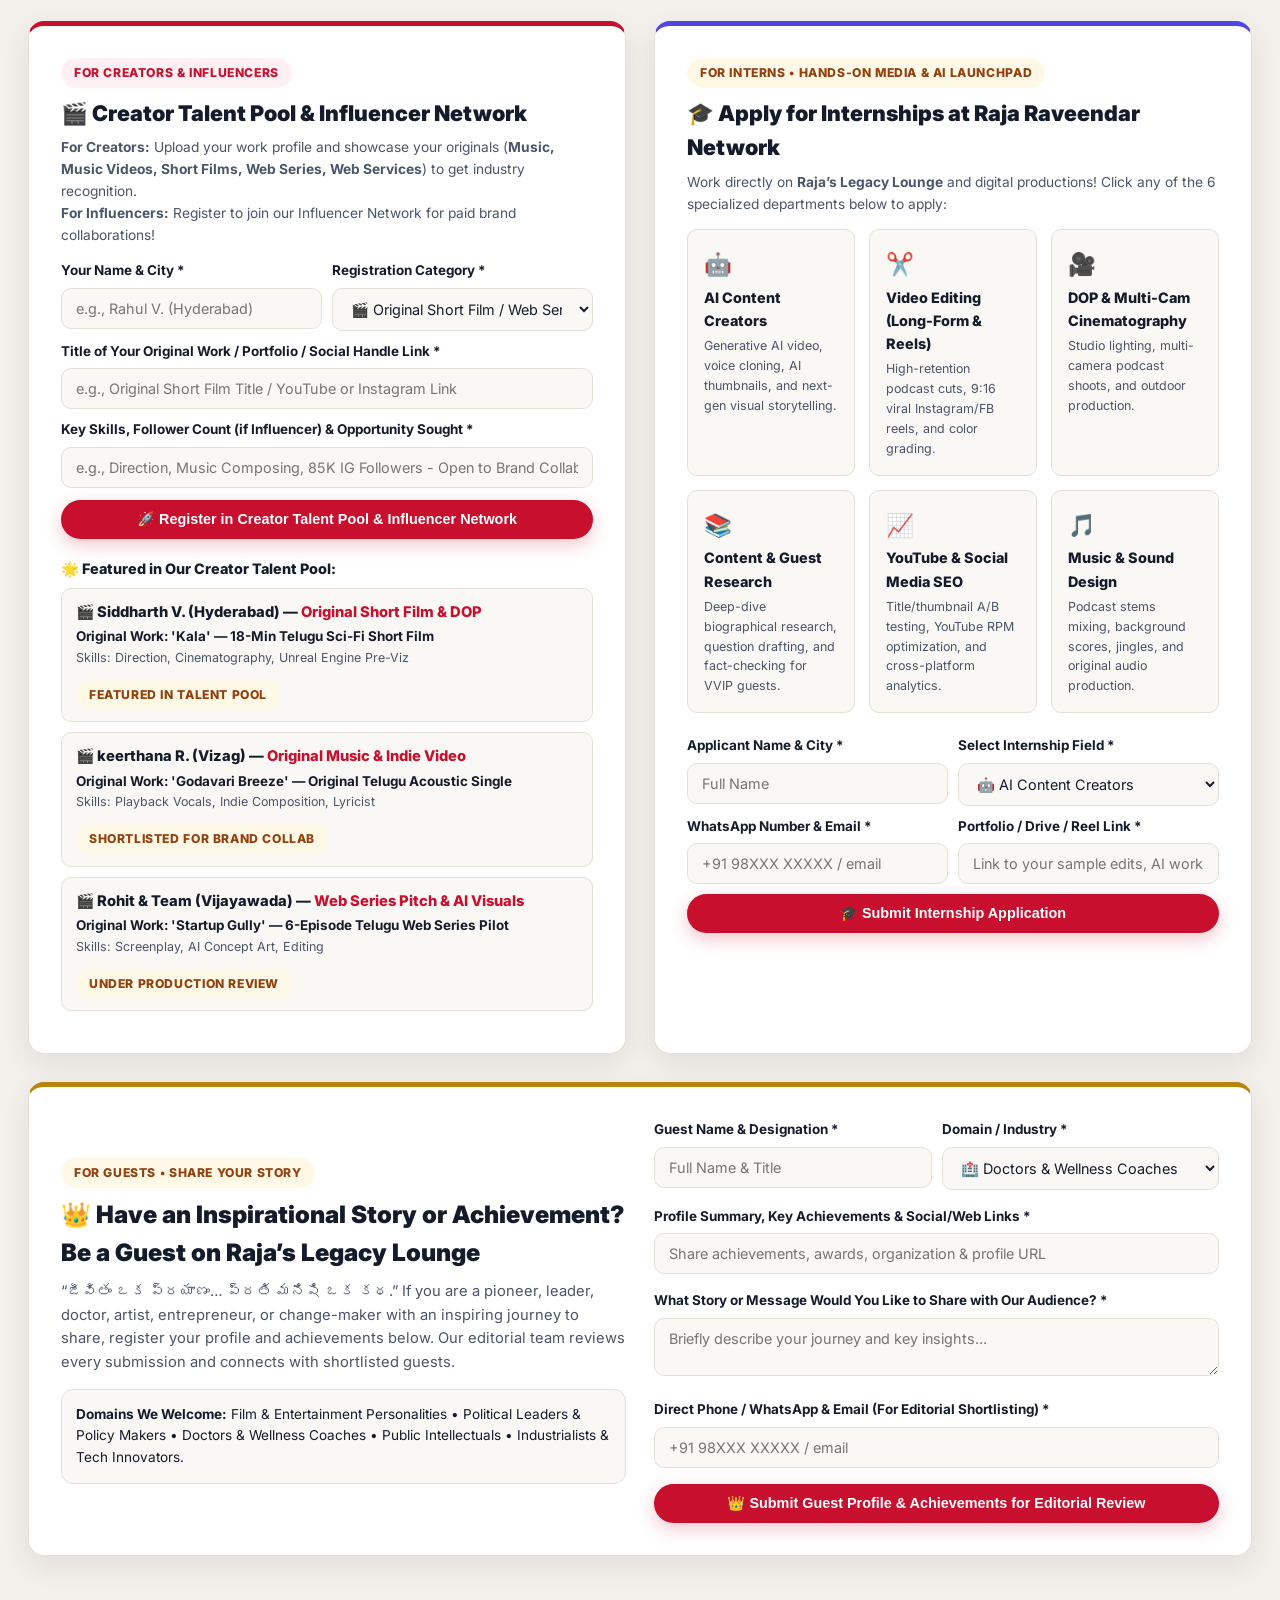
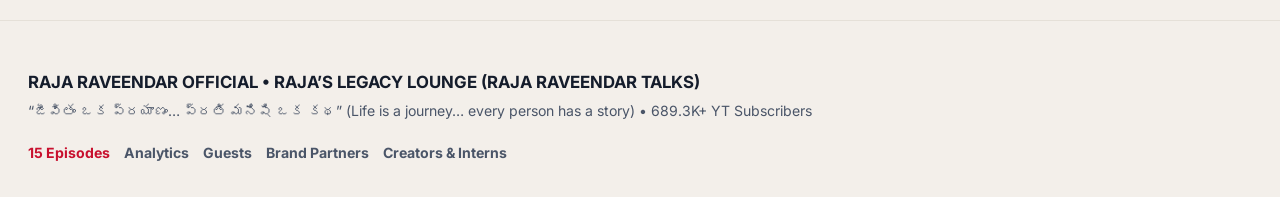
==== commit 40e44fee: "Admin CMS Auto-Deploy Update" ====
--- a/index.html
+++ b/index.html
@@ -6,7 +6,7 @@
   <meta name="viewport" content="width=device-width, initial-scale=1.0" />
   <title>Raja Raveendar Official Hub | Raja’s Legacy Lounge (Raja Raveendar Talks) & Network</title>
   <meta name="description"
-    content="Official Website of Telugu Actor, Producer & Host Raja Raveendar. Explore all 15 episodes of Raja’s Legacy Lounge (Raja Raveendar Talks), verified channel analytics, brand partners, and the Raja Raveendar Network for Viewers, Guests, Sponsors, Creators, Influencers & Interns." />
+    content="Official Website of Telugu Actor, Producer & Host Raja Raveendar. Explore all 16 episodes of Raja’s Legacy Lounge (Raja Raveendar Talks), verified channel analytics, brand partners, and the Raja Raveendar Network for Viewers, Guests, Sponsors, Creators, Influencers & Interns." />
   <link rel="preconnect" href="https://fonts.googleapis.com" />
   <link rel="preconnect" href="https://fonts.gstatic.com" crossorigin />
   <link
@@ -66,7 +66,7 @@
             <button class="btn btn-primary" onclick="openEpisodeModal('ep-15')" data-i18n="watchFeaturedBtn">
               ▶ Watch Ep 15: Raghurama Krishnam Raju
             </button>
-            <button class="btn btn-secondary" onclick="openGuestMessageModal('guest-15', 'Sri Raghurama Krishnam Raju')"
+            <button class="btn btn-secondary" onclick="openGuestMessageModal('guest-16', 'Suresh Kochattil')"
               data-i18n="messageGuestBtn">
               💬 Send Query / Business Lead to Guest
             </button>
@@ -88,22 +88,20 @@
 
         <!-- Featured Episode Interactive Preview Card -->
         <div class="hero-preview-card">
-          <div class="hero-preview-img-wrap" onclick="openEpisodeModal('ep-01')">
-            <img src="https://images.unsplash.com/photo-1590602847861-f357a9332bbc?auto=format&fit=crop&w=1000&q=80"
-              alt="Raja's Legacy Lounge Studio" />
+          <div class="hero-preview-img-wrap" onclick="openEpisodeModal('ep-16')">
+            <img src="https://img.youtube.com/vi/IlZDQeTP-Hg/hqdefault.jpg" alt="Raja's Legacy Lounge Studio" />
             <div class="hero-play-floating">
               <div class="play-circle-btn">▶</div>
             </div>
           </div>
           <div class="hero-preview-footer">
             <div>
-              <span class="domain-tag domain-Technology-Cinema">RAJA’S LEGACY LOUNGE • 15 EPISODES STREAMING</span>
-              <h4 style="margin-top:4px;">From RGV, Jayasudha & Dr. Rajasekhar to Dr. Nori, Divi & RRR</h4>
-              <span>Unscripted Long-Form Dialogues • 689.3K+ Subscribers • 2.56 Cr+ Views</span>
+              <span class="domain-tag domain-Technology-Cinema">RAJA’S LEGACY LOUNGE • 16 EPISODES STREAMING</span>
+              <h4 style="margin-top:4px;">Hidden History of India That Schools Never Taught Us | Suresh Kochattil</h4>
             </div>
             <button class="btn btn-primary" style="padding:9px 16px; font-size:0.82rem;"
-              onclick="openEpisodeModal('ep-13')">
-              Watch #1 Hit (Ep 13)
+              onclick="openEpisodeModal('ep-16')">
+              Watch #1 Hit (Ep 16)
             </button>
           </div>
         </div>
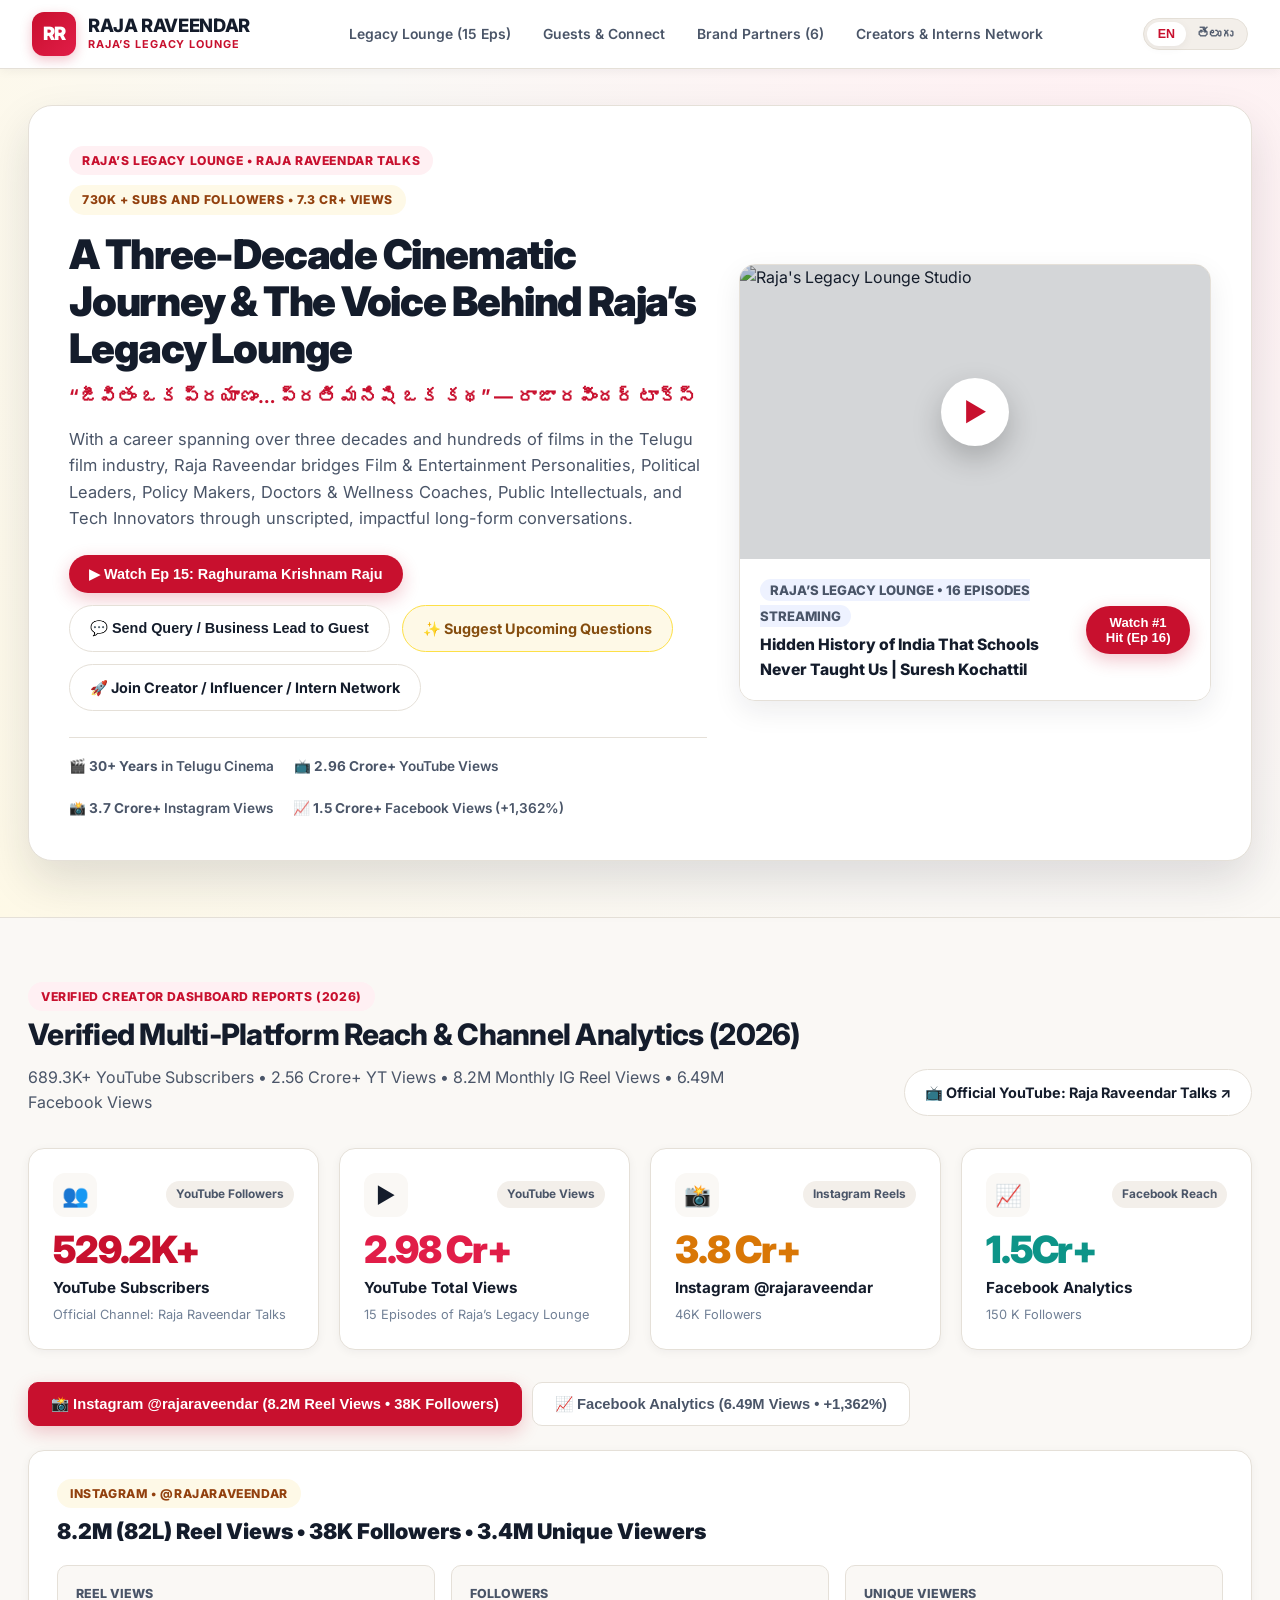
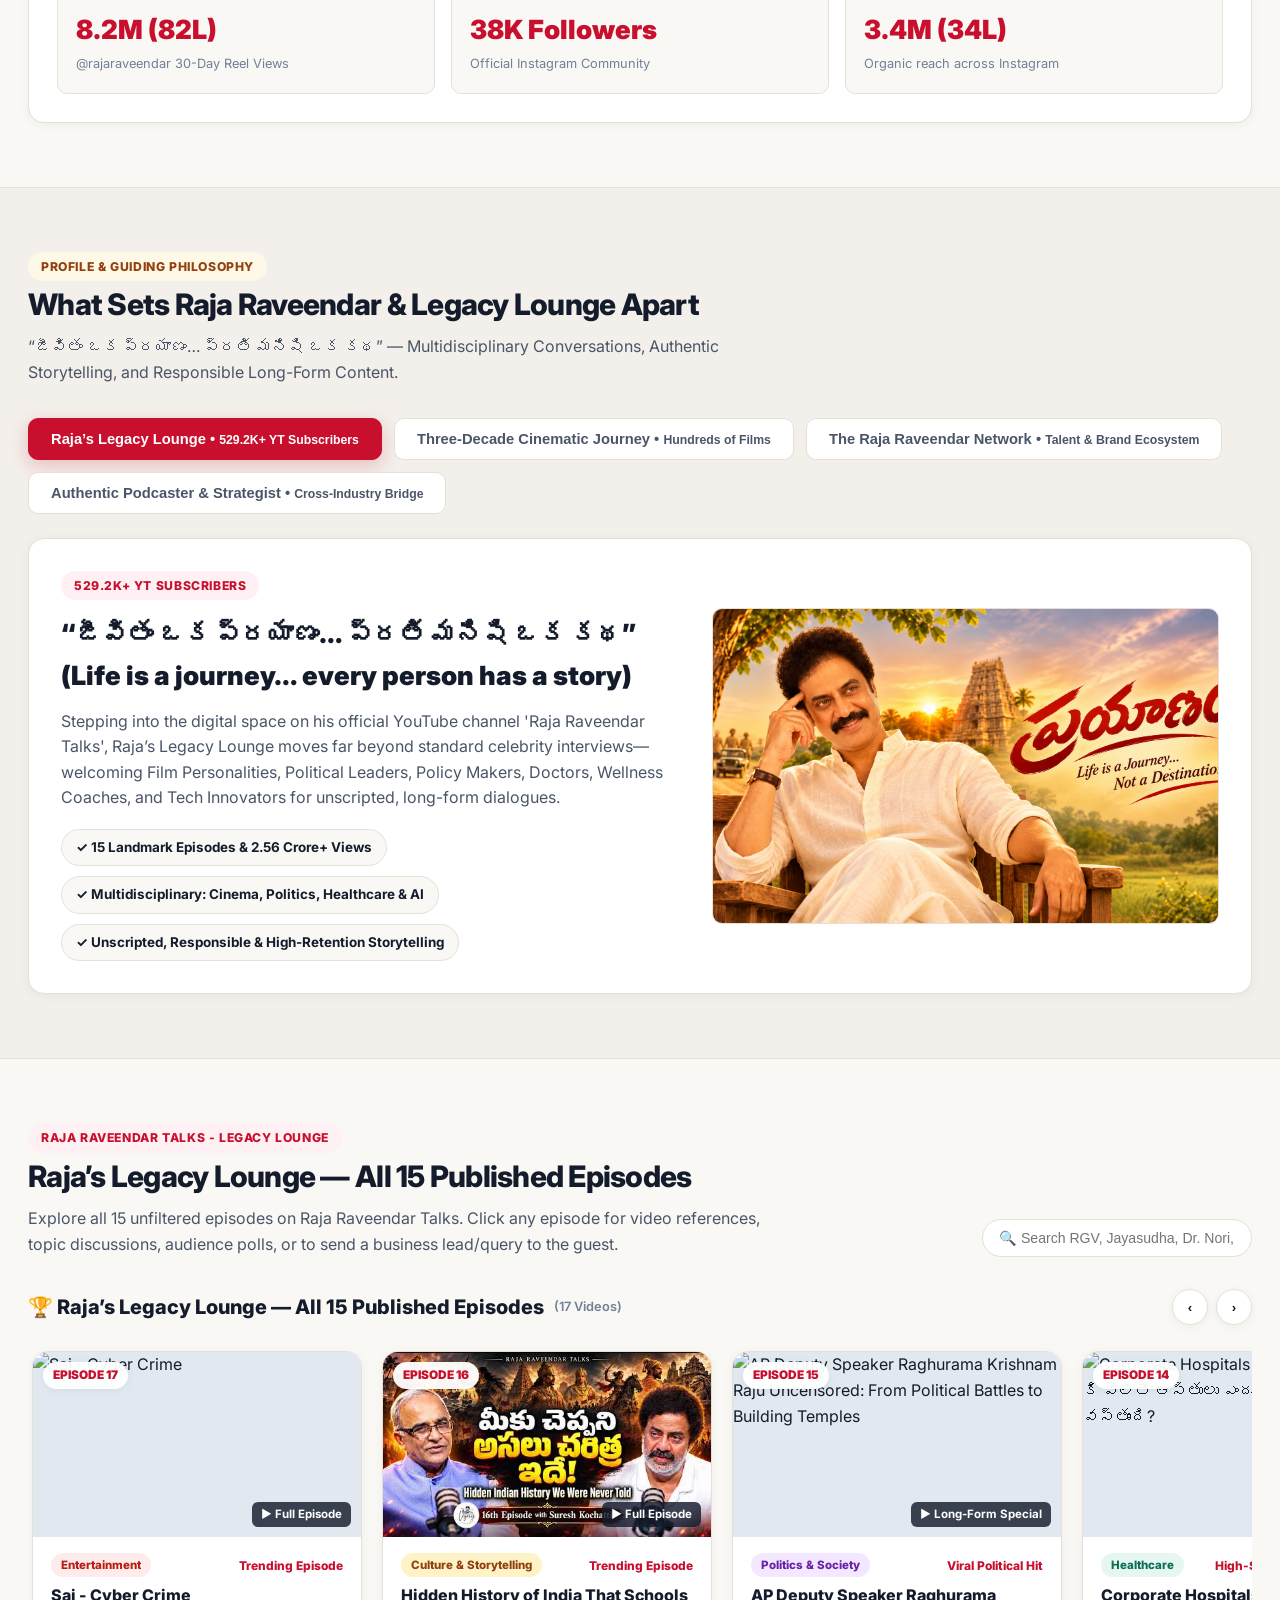
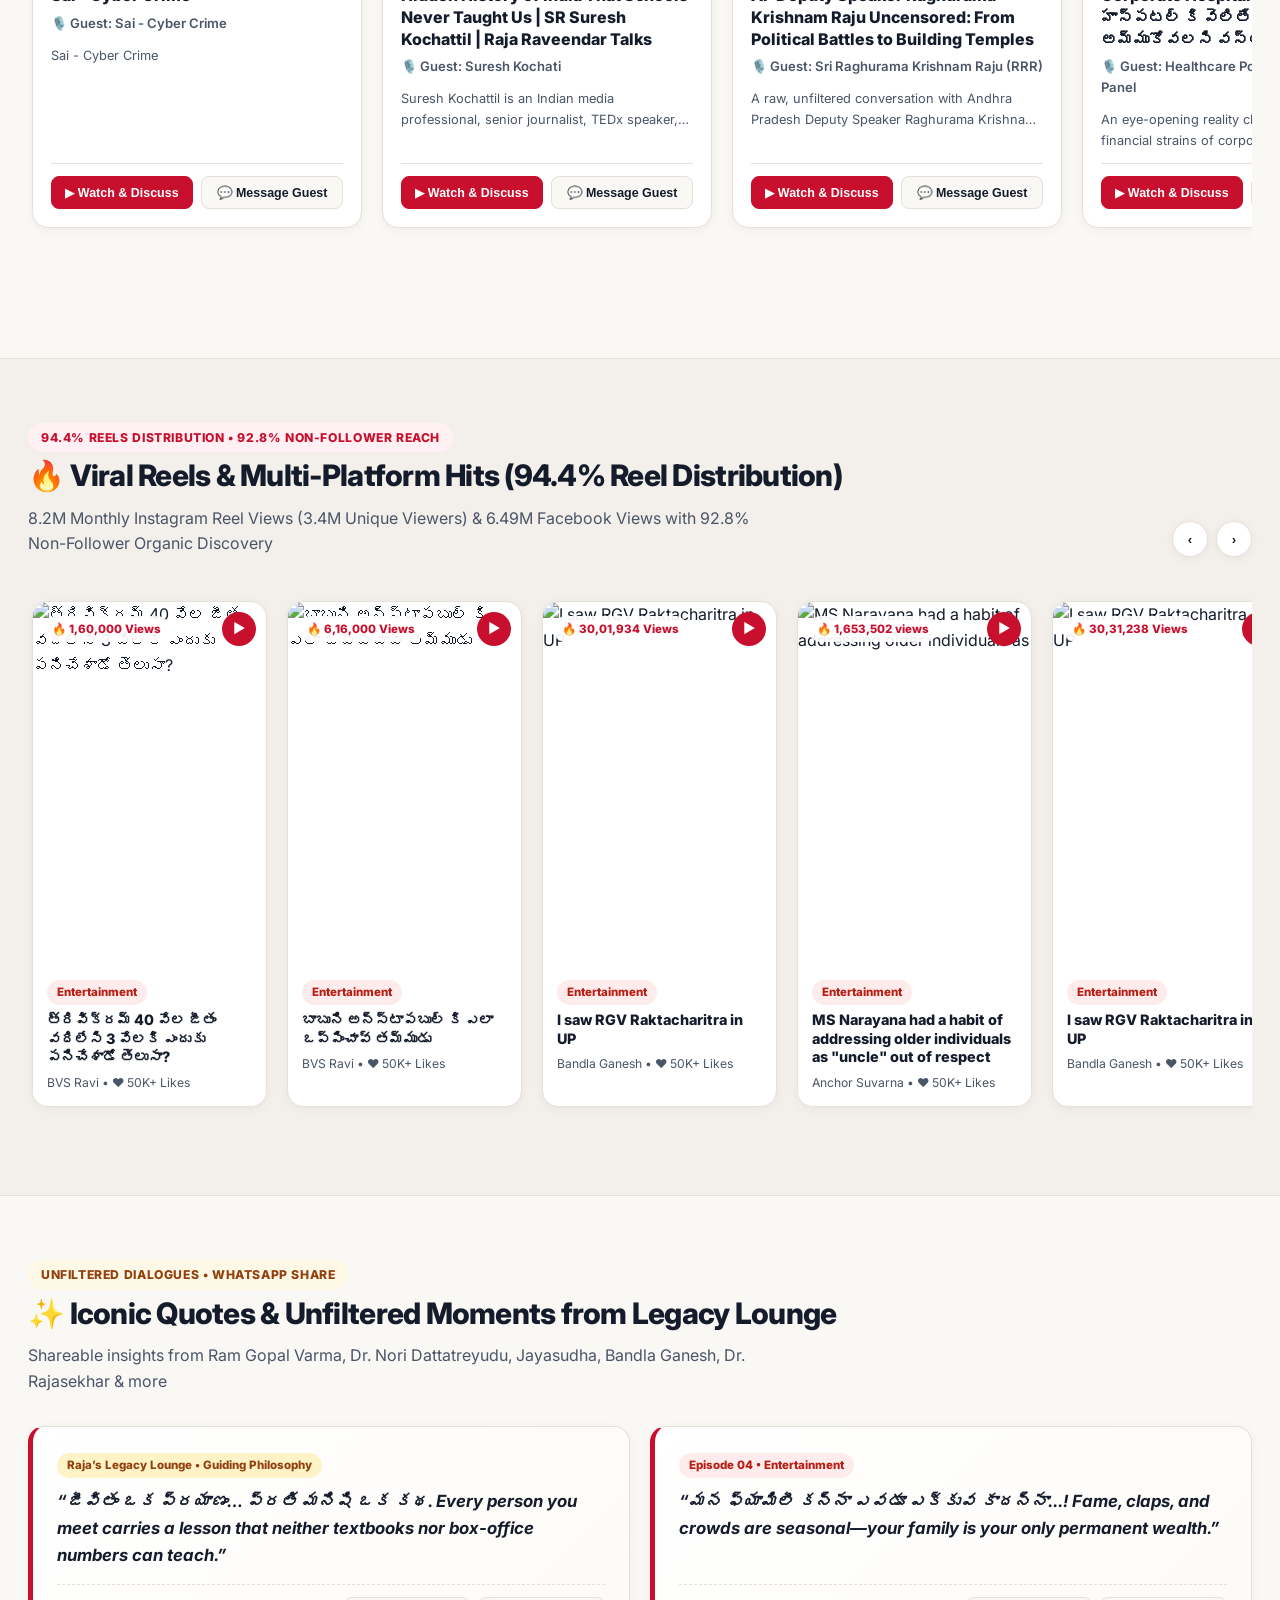
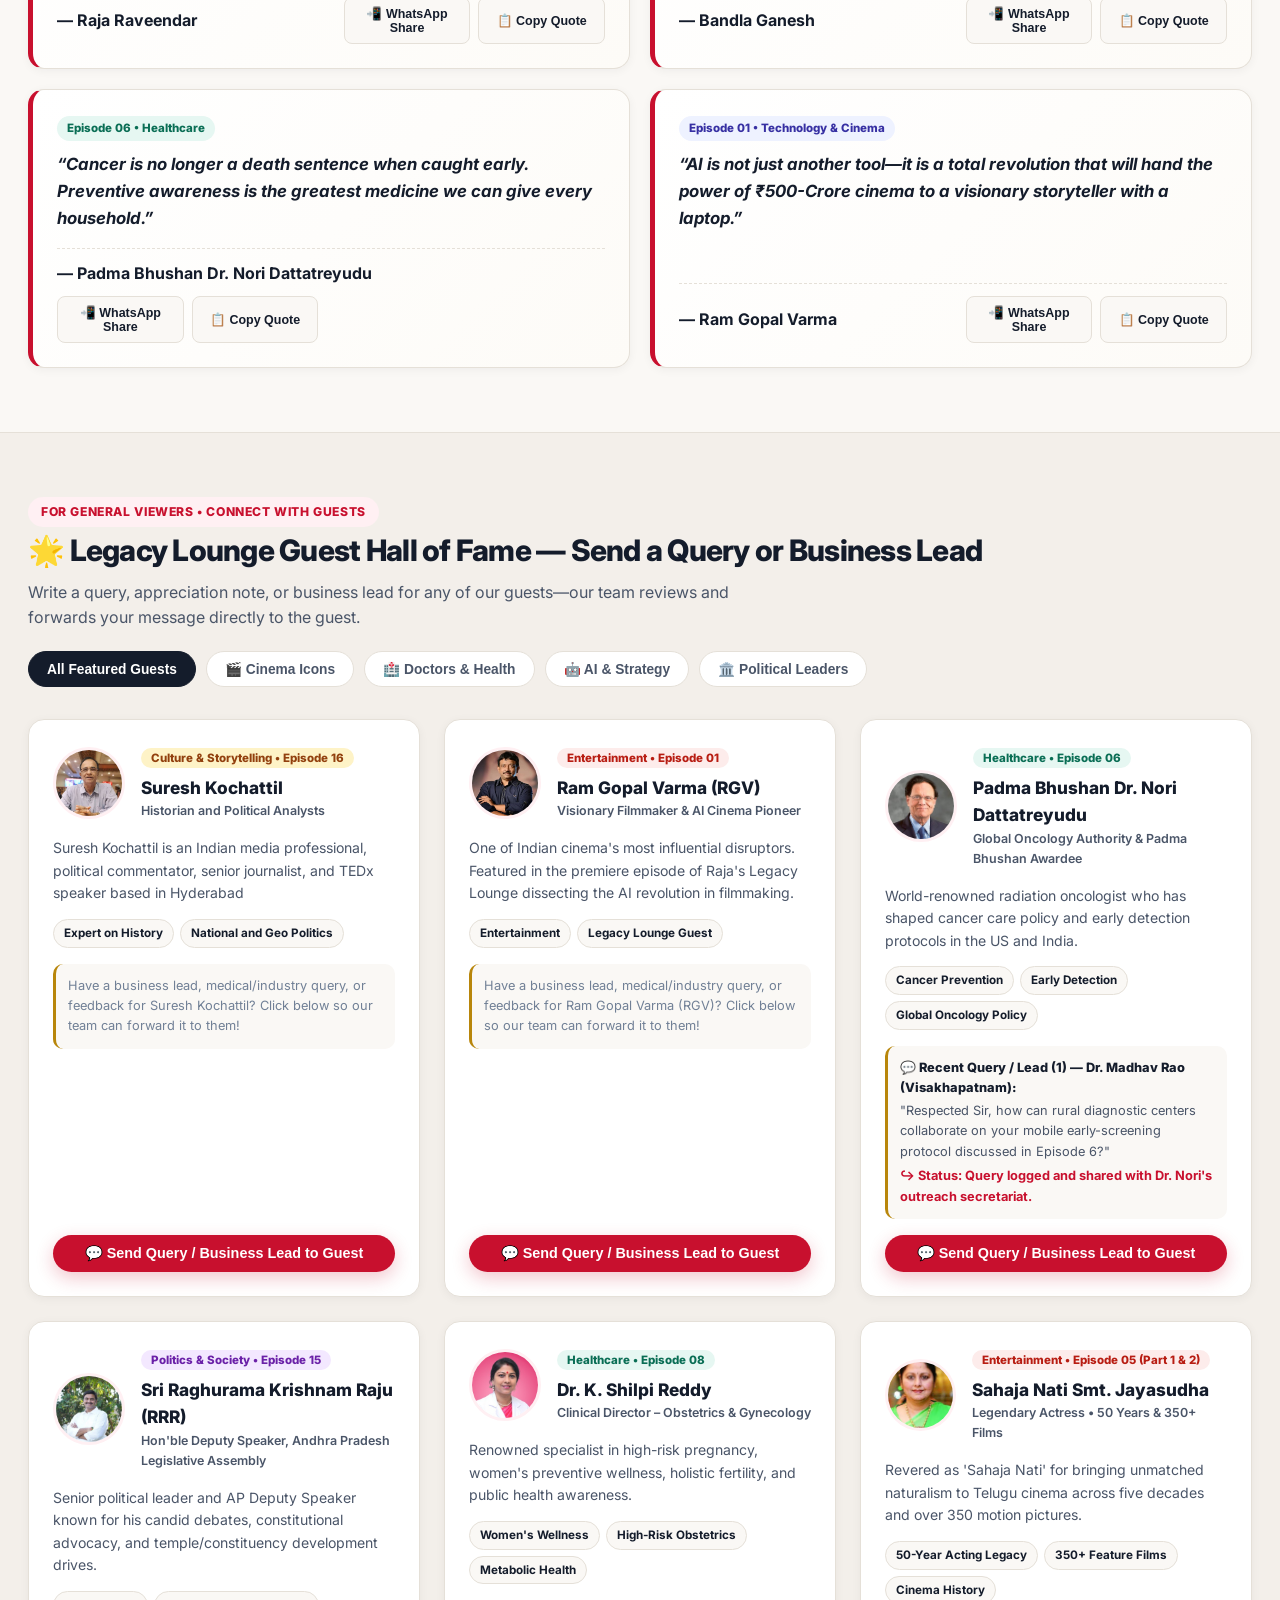
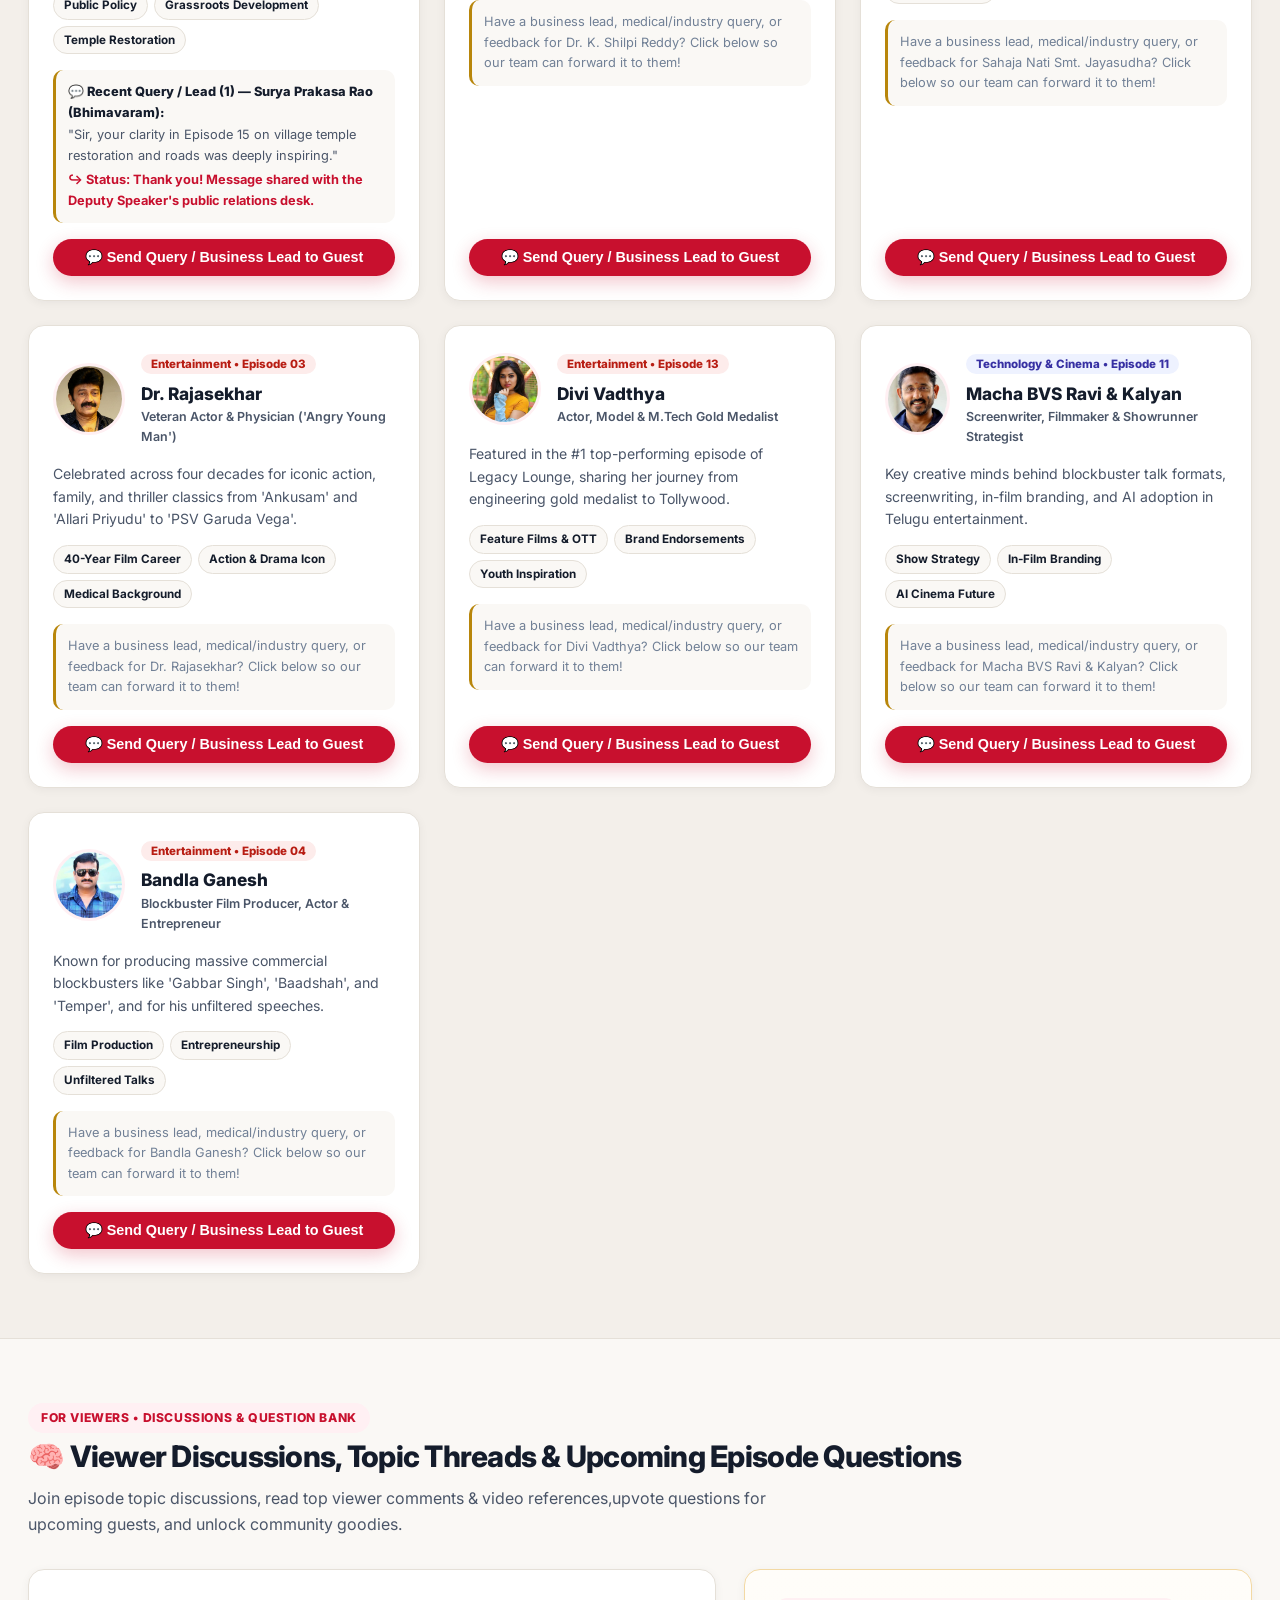
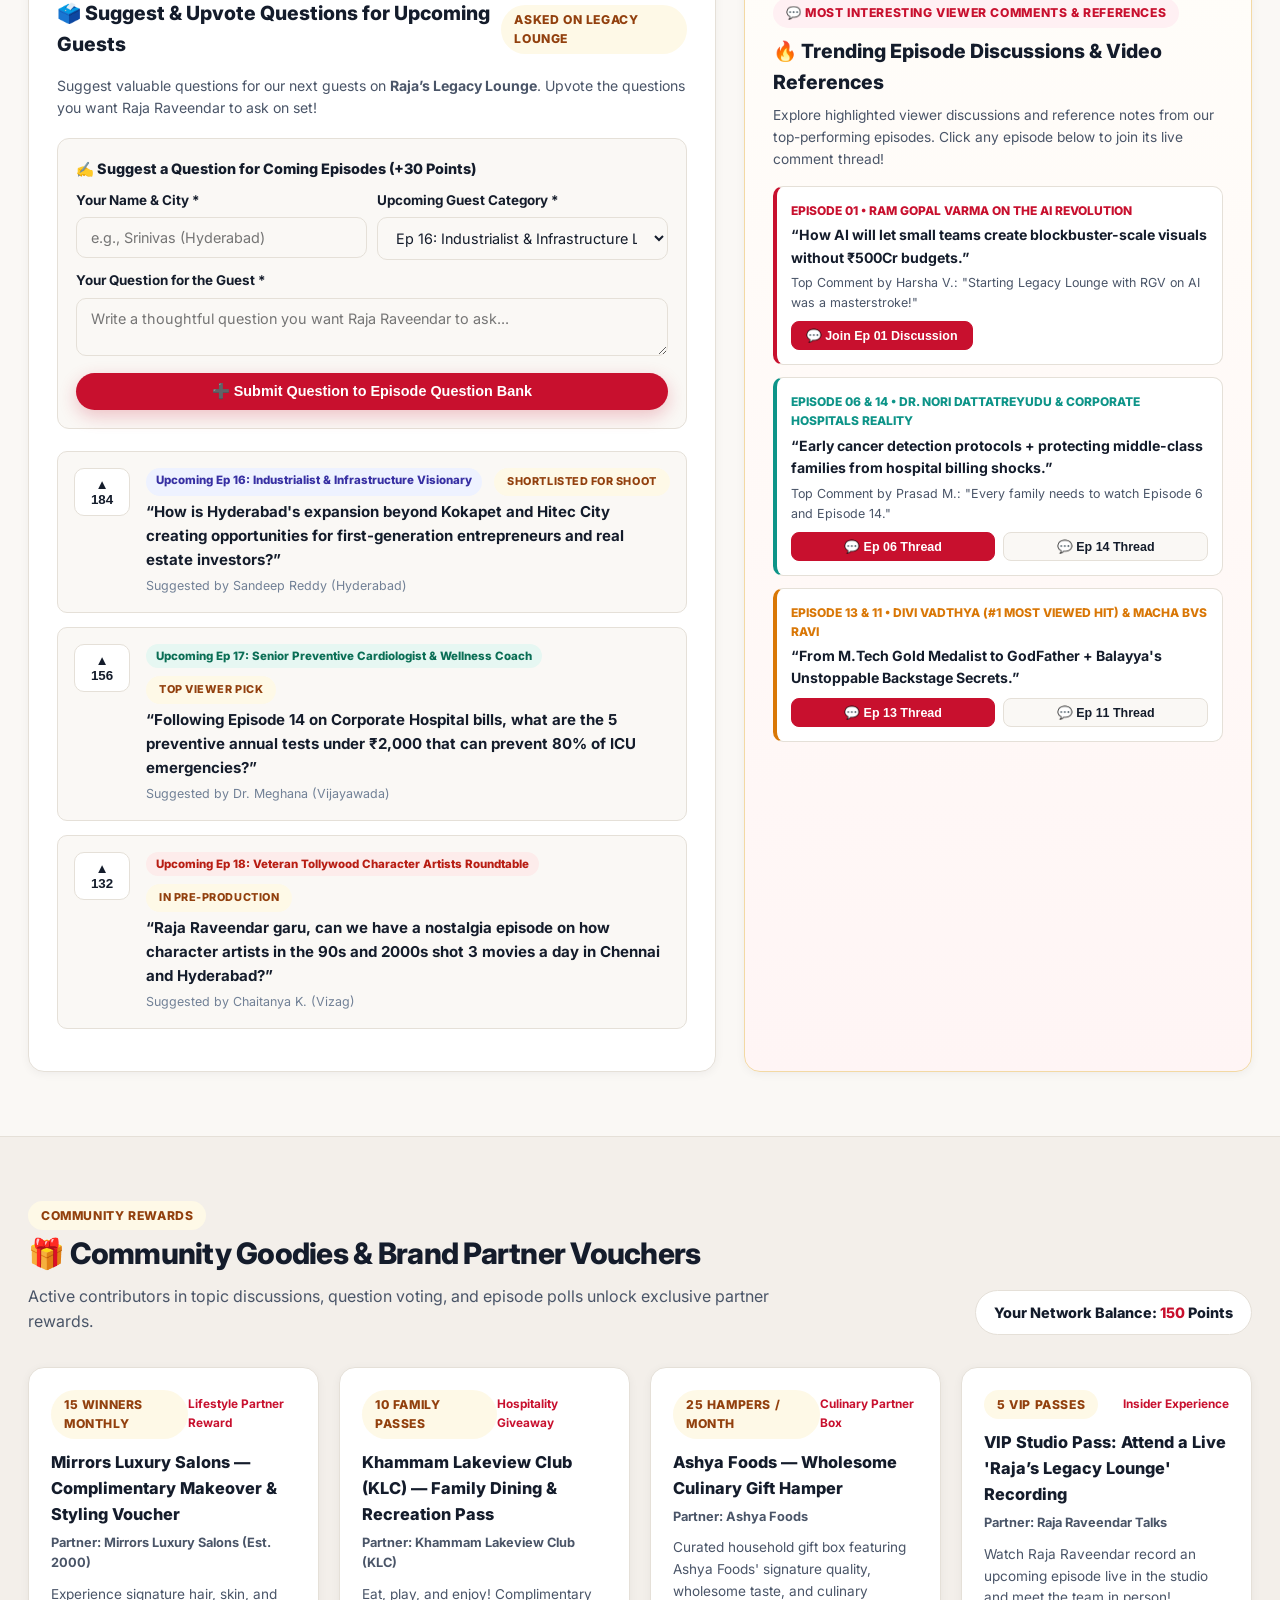
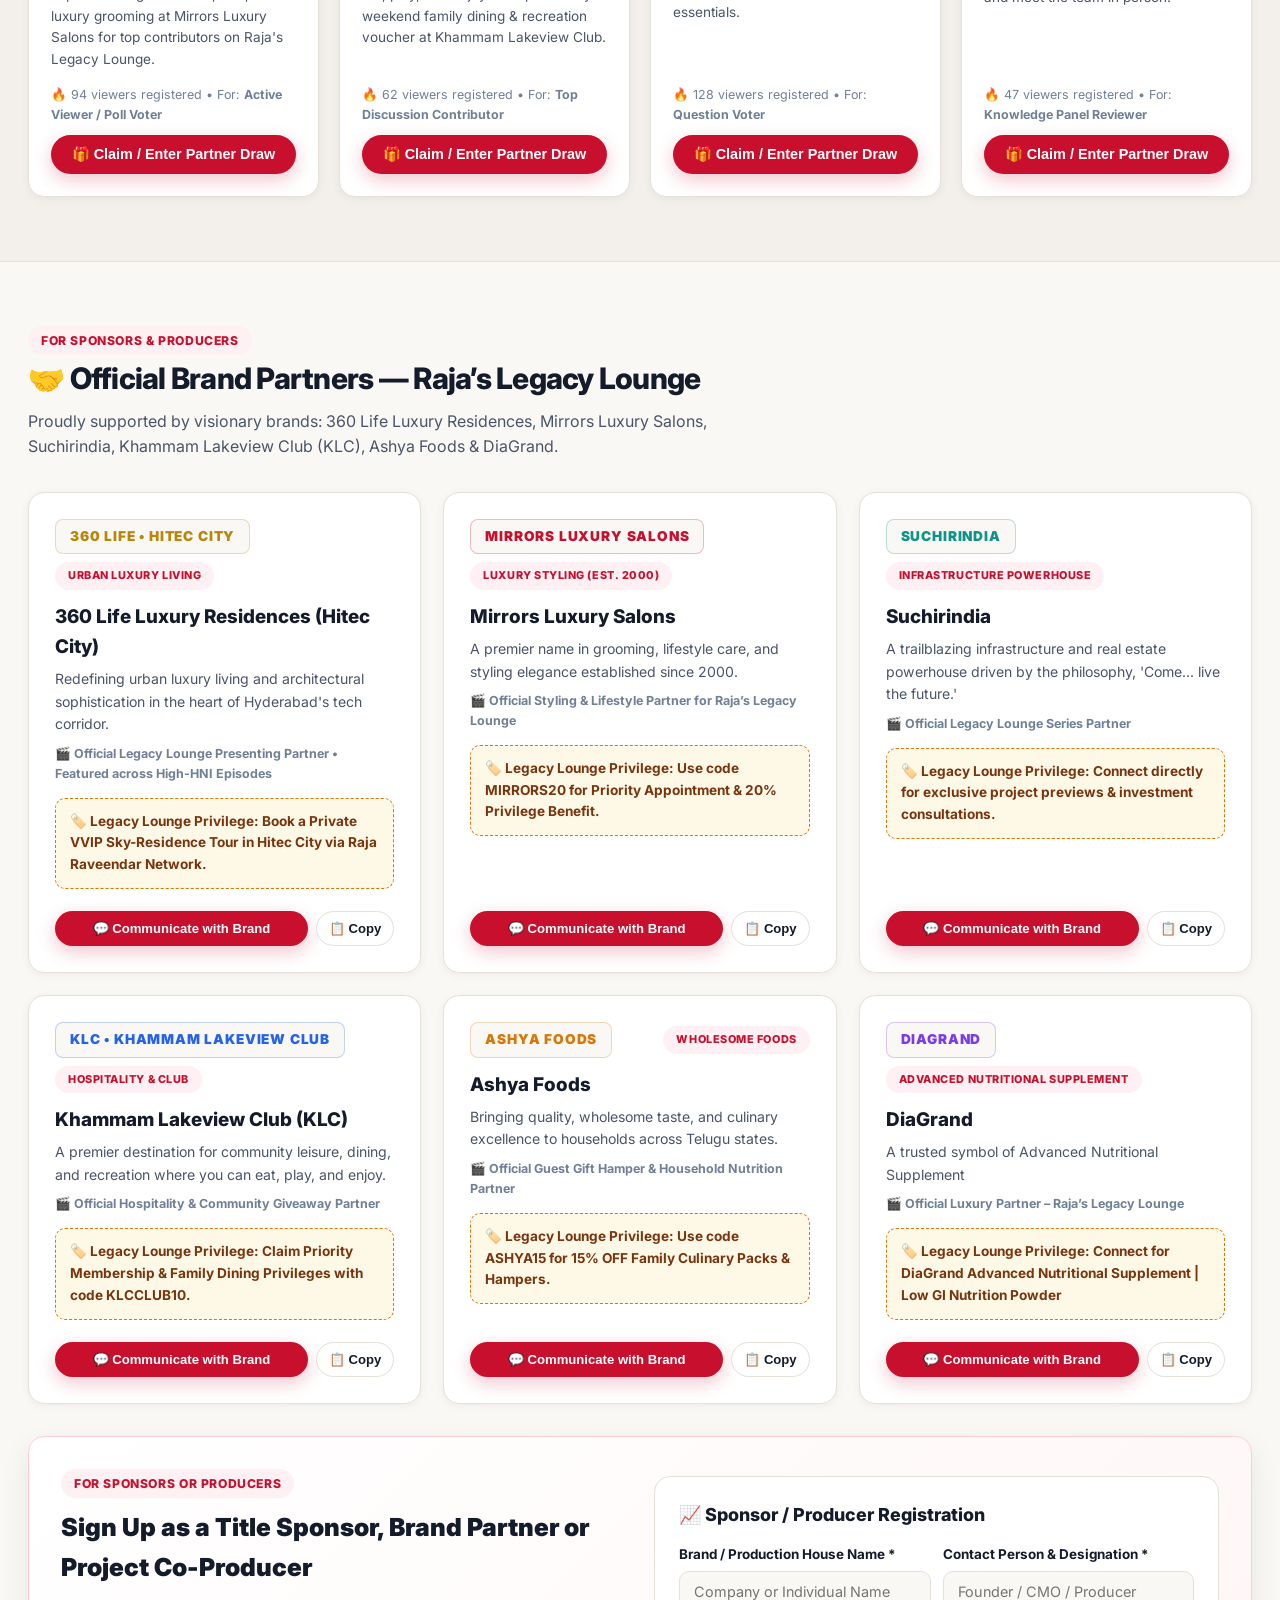
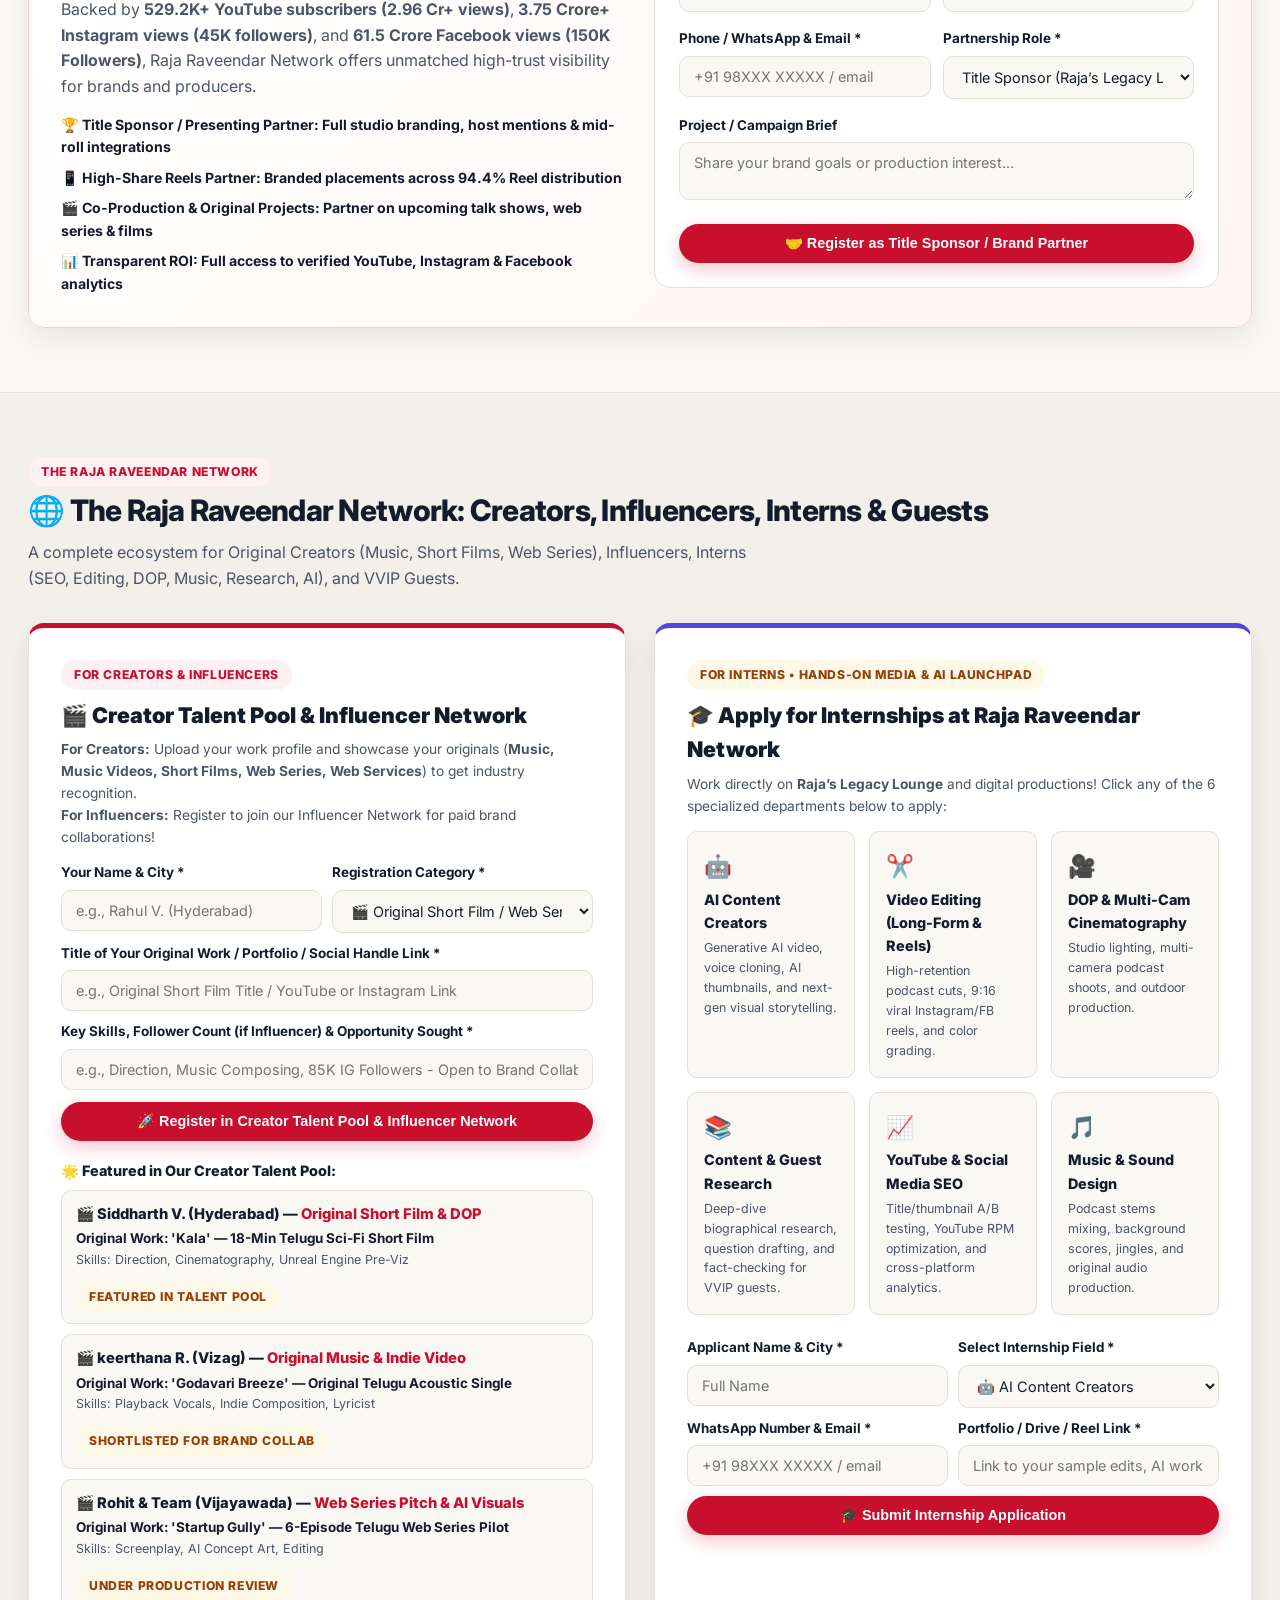
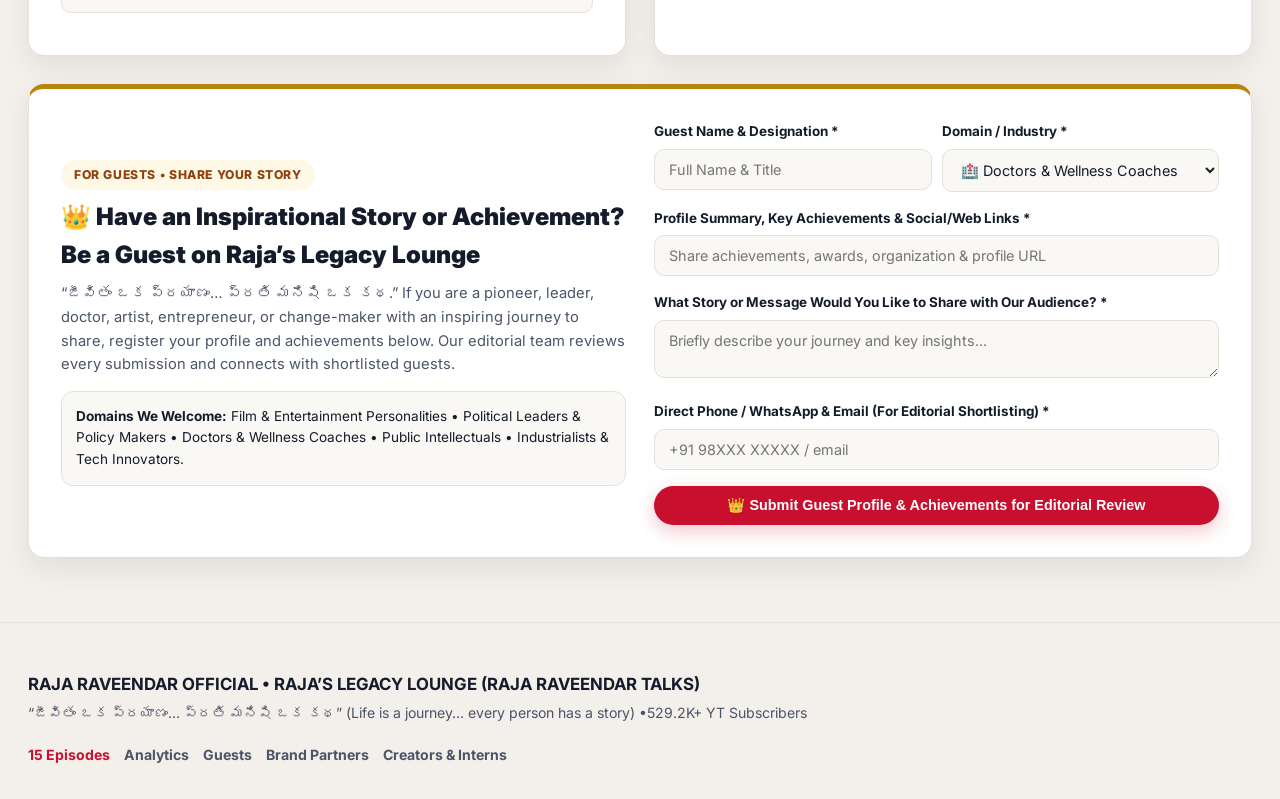
==== commit 41af6d79: "Admin CMS Auto-Deploy Update" ====
--- a/index.html
+++ b/index.html
@@ -116,8 +116,8 @@
         <div>
           <span class="pill-badge pill-crimson">VERIFIED CREATOR DASHBOARD REPORTS (2026)</span>
           <h2 data-i18n="statsTitle">Verified Multi-Platform Reach & Channel Analytics (2026)</h2>
-          <p data-i18n="statsSub">689.3K+ YouTube Subscribers • 2.56 Crore+ YT Views • 8.2M Monthly IG Reel Views •
-            6.49M Facebook Views</p>
+          <p data-i18n="statsSub">529.2K+ YouTube Subscribers • 2.96 Crore+ YT Views • 3.75M Instagram Views •
+            1.5 Crore+ Facebook Views</p>
         </div>
         <a href="https://www.youtube.com/@RajaRaveendarTalks" target="_blank" class="btn btn-secondary">
           📺 Official YouTube: Raja Raveendar Talks ↗
@@ -393,8 +393,10 @@
             <h3 style="font-size:1.55rem; font-weight:900; margin:10px 0;">Sign Up as a Title Sponsor, Brand Partner or
               Project Co-Producer</h3>
             <p style="color:var(--text-secondary); margin-bottom:14px;">
-              Backed by <strong>689.3K+ YouTube subscribers (2.56 Cr+ views)</strong>, <strong>8.2M Instagram Reel views
-                (38K followers)</strong>, and <strong>6.49M Facebook views (+1,362%)</strong>, Raja Raveendar Network
+              Backed by <strong>529.2K+ YouTube subscribers (2.96 Cr+ views)</strong>, <strong>3.75 Crore+ Instagram
+                views
+                (45K followers)</strong>, and <strong>61.5 Crore Facebook views (150K Followers)</strong>, Raja
+              Raveendar Network
               offers unmatched high-trust visibility for brands and producers.
             </p>
             <ul style="list-style:none; display:grid; gap:8px; font-size:0.88rem; font-weight:700;">
@@ -635,7 +637,7 @@
         <strong style="color:var(--text-primary); font-size:1.05rem;">RAJA RAVEENDAR OFFICIAL • RAJA’S LEGACY LOUNGE
           (RAJA RAVEENDAR TALKS)</strong>
         <p style="margin-top:4px;">“జీవితం ఒక ప్రయాణం… ప్రతి మనిషి ఒక కథ” (Life is a journey… every person has a story)
-          • 689.3K+ YT Subscribers</p>
+          •529.2K+ YT Subscribers</p>
       </div>
       <div style="display:flex; gap:14px; flex-wrap:wrap;">
         <a href="#catalog-section" style="color:var(--accent-crimson); font-weight:700; text-decoration:none;">15
